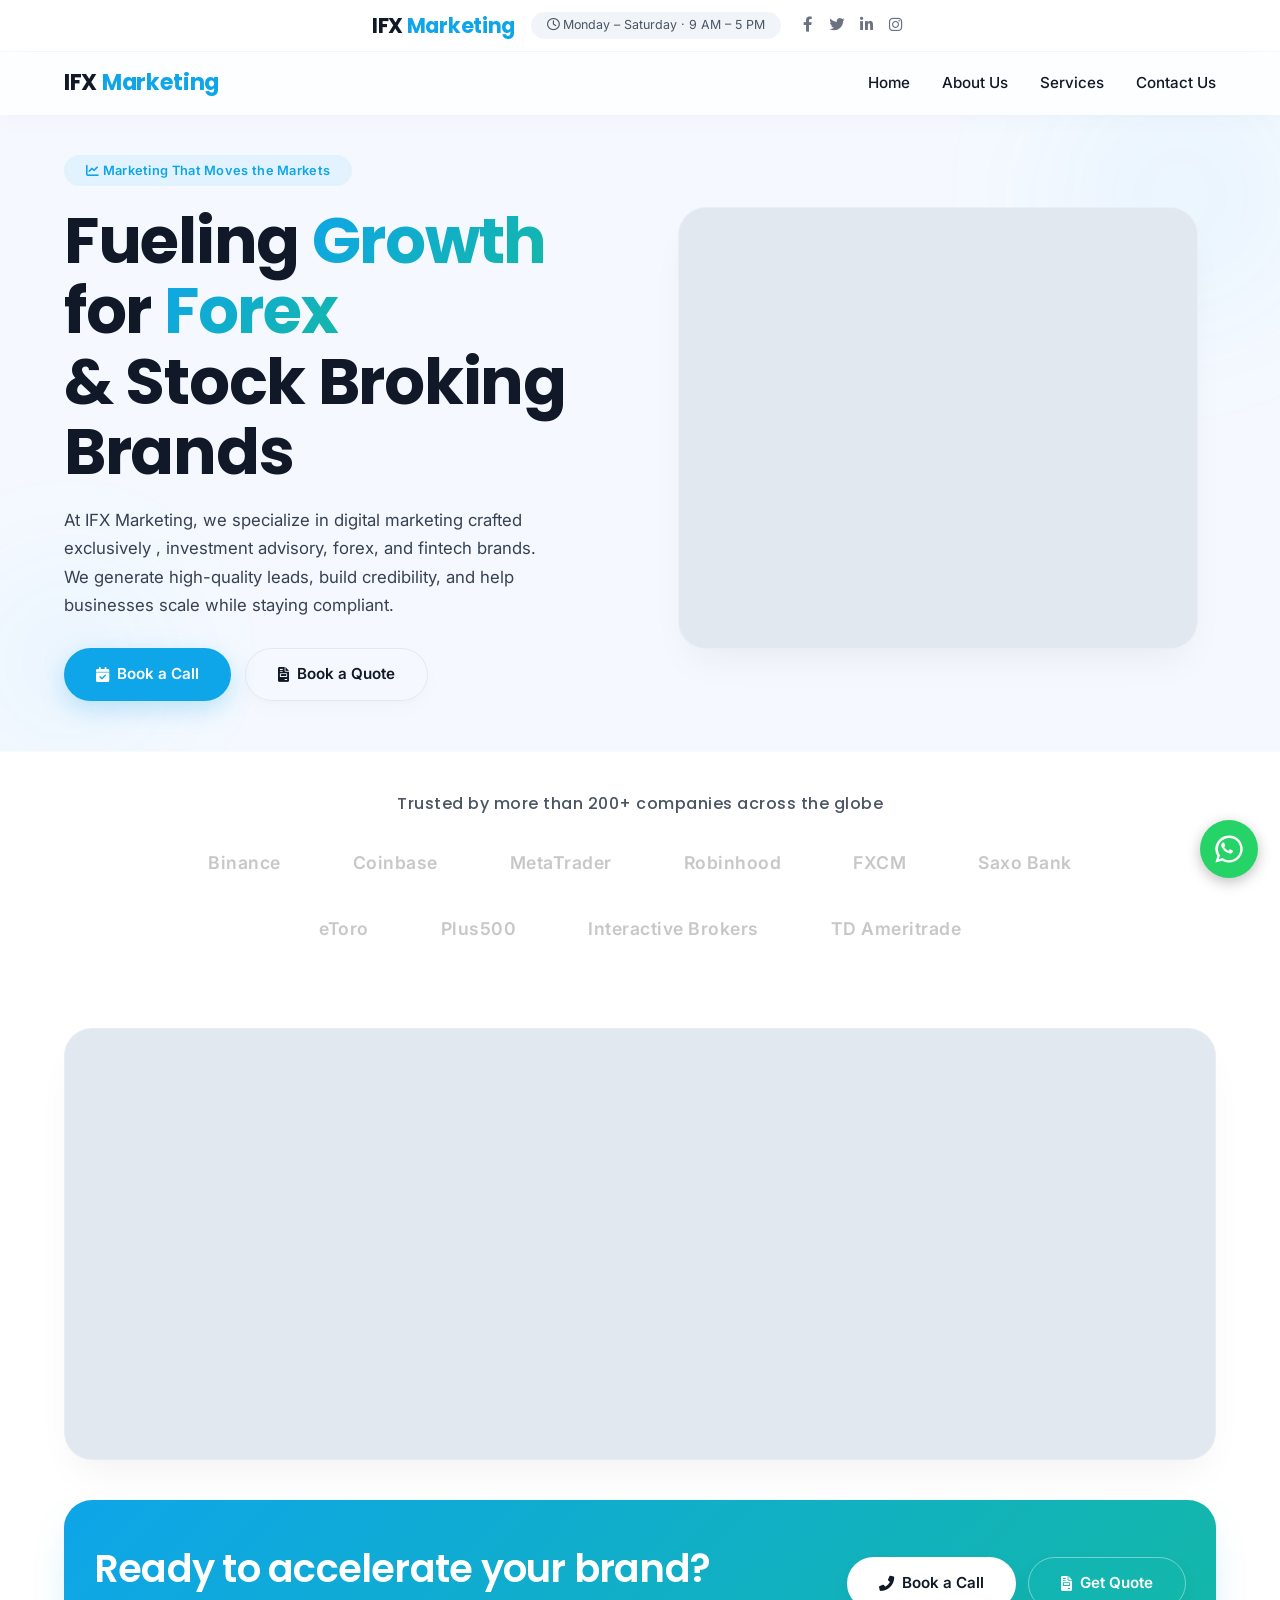
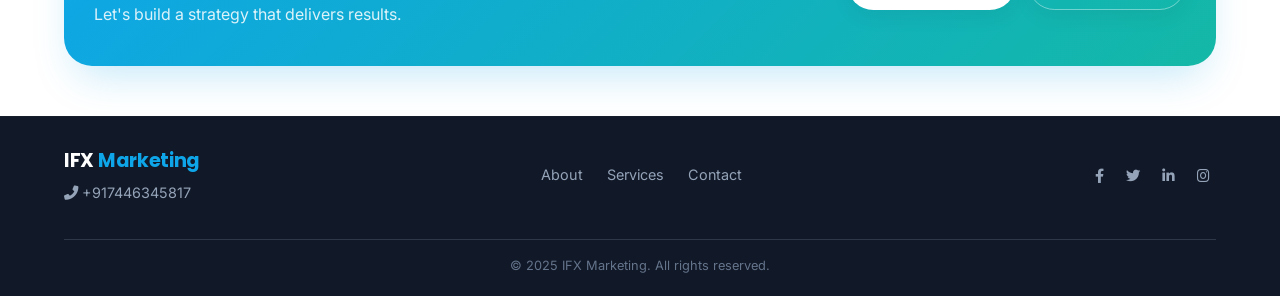
==== index.html @ c39ae5e9 "Update index.html" ====
<!DOCTYPE html>
<html lang="en">
<head>
  <meta charset="UTF-8" />
  <meta name="viewport" content="width=device-width, initial-scale=1.0"/>
  <title>IFX Marketing · Trading & Fintech Agency</title>
  <!-- Google Fonts -->
  <link rel="preconnect" href="https://fonts.googleapis.com" />
  <link rel="preconnect" href="https://fonts.gstatic.com" crossorigin />
  <link href="https://fonts.googleapis.com/css2?family=Inter:opsz,wght@14..32,400;14..32,500;14..32,600;14..32,700&family=Poppins:wght@500;600;700;800&display=swap" rel="stylesheet" />
  <!-- Font Awesome 6 (free) -->
  <link rel="stylesheet" href="https://cdnjs.cloudflare.com/ajax/libs/font-awesome/6.0.0-beta3/css/all.min.css" />
  <style>
    /* ----- CSS Variables & Reset ----- */
    * {
      margin: 0;
      padding: 0;
      box-sizing: border-box;
    }

    :root {
      --primary: #0EA5E9;
      --secondary: #14B8A6;
      --dark: #111827;
      --light: #FFFFFF;
      --bg-light: #f5f9ff;
      --font-inter: 'Inter', sans-serif;
      --font-poppins: 'Poppins', sans-serif;
      --shadow-sm: 0 8px 20px rgba(0, 0, 0, 0.02), 0 2px 6px rgba(0, 0, 0, 0.01);
      --shadow-md: 0 20px 40px -12px rgba(0, 0, 0, 0.06);
      --radius-xl: 28px;
      --radius-lg: 20px;
      --transition: 0.3s cubic-bezier(0.2, 0.9, 0.4, 1);
    }

    html {
      scroll-behavior: smooth;
    }

    body {
      font-family: var(--font-inter);
      background: var(--bg-light);
      color: var(--dark);
      line-height: 1.5;
      overflow-x: hidden;
    }

    h1, h2, h3 {
      font-family: var(--font-poppins);
      letter-spacing: -0.02em;
    }

    .container {
      max-width: 1200px;
      margin: 0 auto;
      padding: 0 24px;
    }

    /* ----- Top Header (light bar) ----- */
    .top-header {
      background: var(--light);
      border-bottom: 1px solid rgba(0, 0, 0, 0.03);
      padding: 10px 0;
      font-size: 0.85rem;
      display: flex;
      align-items: center;
    }

    .top-header .container {
      display: flex;
      align-items: center;
      justify-content: space-between;
      flex-wrap: wrap;
      gap: 8px 16px;
    }

    .logo-text {
      font-family: var(--font-poppins);
      font-weight: 700;
      font-size: 1.3rem;
      color: var(--dark);
      letter-spacing: -0.3px;
    }

    .logo-text span {
      color: var(--primary);
    }

    .work-hours {
      font-size: 0.78rem;
      color: #4b5563;
      background: #f1f5f9;
      padding: 4px 16px;
      border-radius: 30px;
      white-space: nowrap;
    }

    .social-icons a {
      color: #6b7280;
      margin: 0 6px;
      font-size: 0.95rem;
      transition: color 0.2s;
      text-decoration: none;
    }

    .social-icons a:hover {
      color: var(--primary);
    }

    /* ----- Navbar (sticky + blur) ----- */
    .navbar {
      background: rgba(255, 255, 255, 0.75);
      backdrop-filter: blur(14px) saturate(180%);
      -webkit-backdrop-filter: blur(14px) saturate(180%);
      box-shadow: var(--shadow-sm);
      position: sticky;
      top: 0;
      z-index: 999;
      padding: 14px 0;
      transition: padding 0.25s, box-shadow 0.25s;
      border-bottom: 1px solid rgba(255, 255, 255, 0.25);
    }

    .navbar.scrolled {
      padding: 8px 0;
      box-shadow: 0 8px 28px rgba(0, 0, 0, 0.04);
    }

    .navbar .container {
      display: flex;
      align-items: center;
      justify-content: space-between;
      flex-wrap: wrap;
    }

    .nav-links {
      display: flex;
      gap: 32px;
      list-style: none;
      font-weight: 500;
      font-size: 0.95rem;
    }

    .nav-links a {
      text-decoration: none;
      color: var(--dark);
      transition: color 0.2s;
      position: relative;
    }

    .nav-links a::after {
      content: '';
      position: absolute;
      bottom: -4px;
      left: 0;
      width: 0;
      height: 2px;
      background: var(--primary);
      transition: width 0.3s;
    }

    .nav-links a:hover {
      color: var(--primary);
    }

    .nav-links a:hover::after {
      width: 100%;
    }

    .hamburger {
      display: none;
      flex-direction: column;
      gap: 5px;
      background: transparent;
      border: none;
      cursor: pointer;
    }

    .hamburger span {
      width: 26px;
      height: 2.5px;
      background: var(--dark);
      border-radius: 4px;
      transition: 0.3s;
    }

    .hamburger.active span:nth-child(1) {
      transform: rotate(45deg) translate(5px, 5px);
    }
    .hamburger.active span:nth-child(2) {
      opacity: 0;
    }
    .hamburger.active span:nth-child(3) {
      transform: rotate(-45deg) translate(5px, -5px);
    }

    /* ----- Hero Section ----- */
    .hero {
      padding: 40px 0 50px;
      position: relative;
      background: var(--bg-light);
      overflow: hidden;
    }

    /* floating abstract shapes */
    .hero-shapes {
      position: absolute;
      inset: 0;
      pointer-events: none;
      z-index: 0;
    }

    .hero-shapes .shape {
      position: absolute;
      border-radius: 50%;
      background: radial-gradient(circle, rgba(14, 165, 233, 0.06), transparent 70%);
      filter: blur(50px);
    }

    .shape-1 {
      width: 400px;
      height: 400px;
      top: -120px;
      right: -100px;
    }

    .shape-2 {
      width: 300px;
      height: 300px;
      bottom: -60px;
      left: -80px;
      background: radial-gradient(circle, rgba(20, 184, 166, 0.06), transparent 70%);
    }

    .hero-grid {
      display: grid;
      grid-template-columns: 1fr 1fr;
      gap: 40px;
      align-items: center;
      position: relative;
      z-index: 2;
    }

    .hero-badge {
      display: inline-block;
      background: rgba(14, 165, 233, 0.08);
      color: var(--primary);
      padding: 6px 22px;
      border-radius: 40px;
      font-size: 0.8rem;
      font-weight: 600;
      letter-spacing: 0.3px;
      margin-bottom: 20px;
      backdrop-filter: blur(4px);
    }

    .hero h1 {
      font-size: clamp(2.5rem, 5vw, 4rem);
      line-height: 1.1;
      margin-bottom: 18px;
      font-weight: 700;
    }

    .hero h1 .highlight {
      background: linear-gradient(135deg, var(--primary), var(--secondary));
      -webkit-background-clip: text;
      -webkit-text-fill-color: transparent;
      background-clip: text;
    }

    .hero p {
      font-size: 1.05rem;
      color: #374151;
      max-width: 500px;
      margin-bottom: 28px;
      line-height: 1.7;
    }

    .hero-buttons {
      display: flex;
      flex-wrap: wrap;
      gap: 14px;
    }

    .btn {
      display: inline-flex;
      align-items: center;
      gap: 8px;
      padding: 14px 32px;
      border-radius: 60px;
      font-weight: 600;
      border: none;
      background: var(--light);
      color: var(--dark);
      box-shadow: var(--shadow-sm);
      transition: 0.2s;
      cursor: pointer;
      text-decoration: none;
      font-size: 0.95rem;
      position: relative;
      overflow: hidden;
    }

    .btn-primary {
      background: var(--primary);
      color: white;
      box-shadow: 0 8px 24px rgba(14, 165, 233, 0.25);
    }

    .btn-primary:hover {
      background: #0c8fc9;
      transform: translateY(-2px);
      box-shadow: 0 12px 28px rgba(14, 165, 233, 0.3);
    }

    .btn-outline {
      border: 1.5px solid #e2e8f0;
      background: transparent;
    }

    .btn-outline:hover {
      border-color: var(--primary);
      background: rgba(14, 165, 233, 0.02);
      transform: translateY(-2px);
    }

    /* hero right image */
    .hero-image-wrapper {
      display: flex;
      justify-content: center;
      align-items: center;
    }

    .hero-image {
      width: 100%;
      max-width: 520px;
      aspect-ratio: 1/0.85;
      border-radius: var(--radius-xl);
      background: #e2e8f0;
      background-image: url('/ifx.jpeg');
      background-size: cover;
      background-position: center;
      box-shadow: var(--shadow-md);
      transition: transform 0.4s;
      border: 1px solid rgba(255, 255, 255, 0.3);
    }

    /* ----- Trust Section ----- */
    .trust {
      padding: 40px 0;
      background: var(--light);
      text-align: center;
      border-top: 1px solid rgba(0, 0, 0, 0.02);
    }

    .trust h3 {
      font-weight: 500;
      color: #4b5563;
      font-size: 1rem;
      letter-spacing: 0.5px;
      margin-bottom: 28px;
    }

    .logo-grid {
      display: flex;
      flex-wrap: wrap;
      justify-content: center;
      align-items: center;
      gap: 28px 48px;
      max-width: 900px;
      margin: 0 auto;
    }

    .logo-item {
      font-weight: 600;
      color: #94a3b8;
      font-size: 1.1rem;
      letter-spacing: 0.5px;
      padding: 6px 12px;
      transition: 0.3s;
      filter: grayscale(1) opacity(0.6);
    }

    .logo-item:hover {
      filter: grayscale(0) opacity(1);
      color: var(--dark);
      transform: scale(1.06);
    }

    /* ----- CTA (bottom) ----- */
    .cta-section {
      padding: 40px 0 50px;
      background: var(--light);
    }

    .cta-card {
      background: linear-gradient(135deg, var(--primary), var(--secondary));
      border-radius: var(--radius-xl);
      padding: 40px 30px;
      color: white;
      display: flex;
      flex-wrap: wrap;
      align-items: center;
      justify-content: space-between;
      gap: 20px;
      box-shadow: 0 20px 40px -12px rgba(14, 165, 233, 0.25);
    }

    .cta-card h2 {
      font-size: clamp(1.6rem, 3vw, 2.4rem);
      font-weight: 600;
    }

    .cta-card .btn {
      background: white;
      color: var(--dark);
      box-shadow: 0 8px 20px rgba(0, 0, 0, 0.05);
    }

    .cta-card .btn-outline {
      background: transparent;
      border-color: rgba(255, 255, 255, 0.4);
      color: white;
    }

    .cta-card .btn-outline:hover {
      background: rgba(255, 255, 255, 0.1);
      border-color: white;
    }

    /* ----- Footer (minimal) ----- */
    .footer {
      background: var(--dark);
      color: #cbd5e1;
      padding: 30px 0 20px;
      border-top: 1px solid rgba(255, 255, 255, 0.02);
    }

    .footer .container {
      display: flex;
      flex-wrap: wrap;
      justify-content: space-between;
      gap: 20px;
      align-items: center;
    }

    .footer .logo-text {
      color: white;
      font-size: 1.2rem;
    }

    .footer .logo-text span {
      color: var(--primary);
    }

    .footer a {
      color: #94a3b8;
      text-decoration: none;
      transition: 0.2s;
      font-size: 0.9rem;
    }

    .footer a:hover {
      color: white;
    }

    .footer .social-icons a {
      color: #94a3b8;
      margin-left: 12px;
    }

    .footer .social-icons a:hover {
      color: white;
    }

    .footer .copy {
      font-size: 0.8rem;
      color: #64748b;
      width: 100%;
      text-align: center;
      margin-top: 16px;
      border-top: 1px solid #2d3748;
      padding-top: 16px;
    }

    /* ----- Responsive ----- */
    @media (max-width: 992px) {
      .hero-grid {
        grid-template-columns: 1fr;
        text-align: center;
      }

      .hero p {
        max-width: 100%;
        margin-left: auto;
        margin-right: auto;
      }

      .hero-buttons {
        justify-content: center;
      }

      .hero-image {
        max-width: 400px;
        margin: 0 auto;
      }
    }

    @media (max-width: 768px) {
      .top-header .work-hours {
        display: none;
      }

      .nav-links {
        display: none;
        flex-direction: column;
        background: rgba(255, 255, 255, 0.96);
        backdrop-filter: blur(12px);
        padding: 20px;
        border-radius: var(--radius-lg);
        position: absolute;
        top: 64px;
        left: 16px;
        right: 16px;
        box-shadow: var(--shadow-md);
        gap: 14px;
      }

      .nav-links.open {
        display: flex;
      }

      .hamburger {
        display: flex;
      }

      .cta-card {
        flex-direction: column;
        text-align: center;
      }

      .logo-grid {
        gap: 16px 24px;
      }

      .logo-item {
        font-size: 0.9rem;
      }
    }

    @media (max-width: 480px) {
      .hero h1 {
        font-size: 2rem;
      }

      .btn {
        padding: 12px 22px;
        font-size: 0.85rem;
      }

      .container {
        padding: 0 16px;
      }
    }

    /* fade-up helper (JS adds class) */
    .fade-up {
      opacity: 0;
      transform: translateY(30px);
      transition: opacity 0.7s ease, transform 0.7s ease;
    }

    .fade-up.visible {
      opacity: 1;
      transform: translateY(0);
    }

    /* floating animation for shapes */
    @keyframes floatShape {
      0%, 100% { transform: translateY(0px) rotate(0deg); }
      50% { transform: translateY(-16px) rotate(2deg); }
    }

    .floating {
      animation: floatShape 7s ease-in-out infinite;
    }
  </style>
</head>
<body>

  <!-- ===== TOP HEADER ===== -->
  <header class="top-header">
    <div class="container">
      <div class="logo-text">IFX <span>Marketing</span></div>
      <div class="work-hours"><i class="far fa-clock"></i> Monday – Saturday · 9 AM – 5 PM</div>
      <div class="social-icons">
        <a href="#"><i class="fab fa-facebook-f"></i></a>
        <a href="#"><i class="fab fa-twitter"></i></a>
        <a href="#"><i class="fab fa-linkedin-in"></i></a>
        <a href="#"><i class="fab fa-instagram"></i></a>
      </div>
    </div>
  </header>

  <!-- ===== NAVBAR ===== -->
  <nav class="navbar" id="navbar">
    <div class="container">
      <div class="logo-text" style="font-size:1.4rem;">IFX <span>Marketing</span></div>
      <ul class="nav-links" id="navLinks">
        <li><a href="#">Home</a></li>
        <li><a href="#">About Us</a></li>
        <li><a href="#">Services</a></li>
        <li><a href="#">Contact Us</a></li>
      </ul>
      <button class="hamburger" id="hamburger" aria-label="Toggle menu">
        <span></span><span></span><span></span>
      </button>
    </div>
  </nav>

  <!-- ===== HERO SECTION ===== -->
  <section class="hero">
    <div class="hero-shapes">
      <div class="shape shape-1 floating"></div>
      <div class="shape shape-2 floating" style="animation-delay:2s;"></div>
    </div>
    <div class="container hero-grid">
      <div class="hero-left">
        <span class="hero-badge"><i class="fas fa-chart-line"></i> Marketing That Moves the Markets</span>
        <h1>
          Fueling <span class="highlight">Growth</span> for <span class="highlight">Forex</span><br />
          &amp; Stock Broking Brands
        </h1>
        <p>
          At IFX Marketing, we specialize in digital marketing crafted exclusively , investment advisory, forex, and fintech brands. We generate high-quality leads, build credibility, and help businesses scale while staying compliant.
        </p>
        <div class="hero-buttons">
          <a href="tel:+917446345817" class="btn btn-primary"><i class="fas fa-calendar-check"></i> Book a Call</a>
          <a href="#" class="btn btn-outline"><i class="fas fa-file-invoice"></i> Book a Quote</a>
        </div>
      </div>
      <div class="hero-image-wrapper">
        <div class="hero-image"> <img src="/WhatsApp Image 2026-08-25 at 5.13.59 PM (1).jpeg" alt=""></div>
      </div>
    </div>
  </section>

  <!-- ===== TRUST SECTION ===== -->
  <section class="trust">
    <div class="container">
      <h3>Trusted by more than 200+ companies across the globe</h3>
      <div class="logo-grid">
        <span class="logo-item">Binance</span>
        <span class="logo-item">Coinbase</span>
        <span class="logo-item">MetaTrader</span>
        <span class="logo-item">Robinhood</span>
        <span class="logo-item">FXCM</span>
        <span class="logo-item">Saxo Bank</span>
        <span class="logo-item">eToro</span>
        <span class="logo-item">Plus500</span>
        <span class="logo-item">Interactive Brokers</span>
        <span class="logo-item">TD Ameritrade</span>
      </div>
    </div>
  </section>

  <!-- ===== CTA SECTION (large rounded image + CTA card) ===== -->
  <section class="cta-section">
    <div class="container">
      <!-- large rounded image placeholder -->
      <div style="width:100%; aspect-ratio:16/6; border-radius:var(--radius-xl); background:#e2e8f0; margin-bottom:40px; background-image:url('https://images.unsplash.com/photo-1551288049-bebda4e38f71?w=1200&auto=format&fit=crop'); background-size:cover;/ background-position:center; box-shadow:var(--shadow-md); border:1px solid rgba(255,255,255,0.2);"></div>

      <!-- CTA card -->
      <div class="cta-card fade-up">
        <div>
          <h2>Ready to accelerate your brand?</h2>
          <p style="opacity:0.85; margin-top:4px;">Let's build a strategy that delivers results.</p>
        </div>
        <div style="display:flex; gap:12px; flex-wrap:wrap;">
          <a href="tel:+917446345817" class="btn"><i class="fas fa-phone-alt"></i> Book a Call</a>
          <a href="#" class="btn btn-outline"><i class="fas fa-file-invoice"></i> Get Quote</a>
        </div>
      </div>
    </div>
  </section>

  <!-- ===== FOOTER ===== -->
  <footer class="footer">
    <div class="container">
      <div>
        <div class="logo-text">IFX <span>Marketing</span></div>
        <div style="margin-top:6px; font-size:0.85rem; color:#94a3b8;">
          <a href="tel:+917446345817"><i class="fas fa-phone-alt"></i> +917446345817</a>
        </div>
      </div>
      <div style="display:flex; gap:24px; flex-wrap:wrap;">
        <a href="#">About</a>
        <a href="#">Services</a>
        <a href="#">Contact</a>
      </div>
      <div class="social-icons">
        <a href="#"><i class="fab fa-facebook-f"></i></a>
        <a href="#"><i class="fab fa-twitter"></i></a>
        <a href="#"><i class="fab fa-linkedin-in"></i></a>
        <a href="#"><i class="fab fa-instagram"></i></a>
      </div>
      <div class="copy">© 2025 IFX Marketing. All rights reserved.</div>
    </div>
  </footer>

  <!-- WhatsApp Floating Button -->
<a href="https://wa.me/917446345817"
   class="whatsapp-float"
   target="_blank"
   rel="noopener noreferrer">

  <svg viewBox="0 0 32 32" class="whatsapp-icon">
    <path fill="#fff" d="M19.11 17.21c-.27-.14-1.6-.79-1.85-.88-.25-.09-.43-.14-.61.14-.18.27-.7.88-.86 1.06-.16.18-.32.2-.59.07-.27-.14-1.13-.42-2.15-1.33-.79-.7-1.33-1.56-1.49-1.83-.16-.27-.02-.42.12-.56.12-.12.27-.32.41-.48.14-.16.18-.27.27-.45.09-.18.05-.34-.02-.48-.07-.14-.61-1.47-.84-2.01-.22-.53-.45-.46-.61-.47h-.52c-.18 0-.48.07-.73.34-.25.27-.95.93-.95 2.27s.98 2.63 1.11 2.81c.14.18 1.92 2.94 4.65 4.12.65.28 1.16.45 1.56.57.65.21 1.24.18 1.7.11.52-.08 1.6-.65 1.83-1.28.23-.63.23-1.17.16-1.28-.07-.11-.25-.18-.52-.32z"/>
    <path fill="#fff" d="M16 3.2A12.8 12.8 0 0 0 5.04 22.62L3.2 28.8l6.34-1.8A12.8 12.8 0 1 0 16 3.2zm0 23.3c-2.01 0-3.87-.61-5.42-1.66l-.39-.26-3.76 1.07 1.09-3.66-.28-.4A10.47 10.47 0 1 1 16 26.5z"/>
  </svg>

</a>

<style>
.whatsapp-float {
  position: fixed;
  width: 58px;
  height: 58px;
  right: 22px;
  bottom: 22px;
  background: #25D366;
  border-radius: 50%;
  display: flex;
  align-items: center;
  justify-content: center;
  box-shadow: 0 4px 14px rgba(0,0,0,0.25);
  z-index: 99999;
  transition: all 0.3s ease;
}

.whatsapp-icon {
  width: 34px;
  height: 34px;
}

.whatsapp-float:hover {
  transform: scale(1.1);
}

@media (max-width: 600px) {
  .whatsapp-float {
    width: 52px;
    height: 52px;
    right: 16px;
    bottom: 16px;
  }

  .whatsapp-icon {
    width: 30px;
    height: 30px;
  }
}
</style>

  <!-- ===== JAVASCRIPT ===== -->
  <script>
    (function() {
      "use strict";

      // --- Navbar blur on scroll ---
      const navbar = document.getElementById('navbar');
      window.addEventListener('scroll', () => {
        if (window.scrollY > 30) {
          navbar.classList.add('scrolled');
        } else {
          navbar.classList.remove('scrolled');
        }
      });

      // --- Hamburger toggle ---
      const hamburger = document.getElementById('hamburger');
      const navLinks = document.getElementById('navLinks');

      hamburger.addEventListener('click', function() {
        this.classList.toggle('active');
        navLinks.classList.toggle('open');
      });

      // Close menu on link click (mobile)
      navLinks.querySelectorAll('a').forEach(link => {
        link.addEventListener('click', () => {
          hamburger.classList.remove('active');
          navLinks.classList.remove('open');
        });
      });

      // --- Fade Up on scroll (Intersection Observer) ---
      const fadeElements = document.querySelectorAll('.fade-up');

      const observer = new IntersectionObserver((entries) => {
        entries.forEach(entry => {
          if (entry.isIntersecting) {
            entry.target.classList.add('visible');
          }
        });
      }, {
        threshold: 0.15,
        rootMargin: '0px 0px -30px 0px'
      });

      fadeElements.forEach(el => observer.observe(el));

      // Also observe hero elements manually (hero badge, heading etc)
      const heroItems = document.querySelectorAll('.hero-left .hero-badge, .hero-left h1, .hero-left p, .hero-buttons');
      heroItems.forEach((item, index) => {
        item.style.opacity = '0';
        item.style.transform = 'translateY(24px)';
        item.style.transition = `opacity 0.7s ease ${index * 0.1}s, transform 0.7s ease ${index * 0.1}s`;
        setTimeout(() => {
          item.style.opacity = '1';
          item.style.transform = 'translateY(0)';
        }, 200 + index * 100);
      });

      // Hero image fade
      const heroImg = document.querySelector('.hero-image');
      if (heroImg) {
        heroImg.style.opacity = '0';
        heroImg.style.transition = 'opacity 1s ease 0.3s';
        setTimeout(() => { heroImg.style.opacity = '1'; }, 400);
      }

      // --- smooth hover for buttons (magnetic light effect) ---
      document.querySelectorAll('.btn').forEach(btn => {
        btn.addEventListener('mousemove', (e) => {
          const rect = btn.getBoundingClientRect();
          const x = e.clientX - rect.left - rect.width / 2;
          const y = e.clientY - rect.top - rect.height / 2;
          btn.style.transform = `translate(${x * 0.08}px, ${y * 0.08}px)`;
        });
        btn.addEventListener('mouseleave', () => {
          btn.style.transform = '';
        });
      });

    })();
  </script>
</body>
</html>
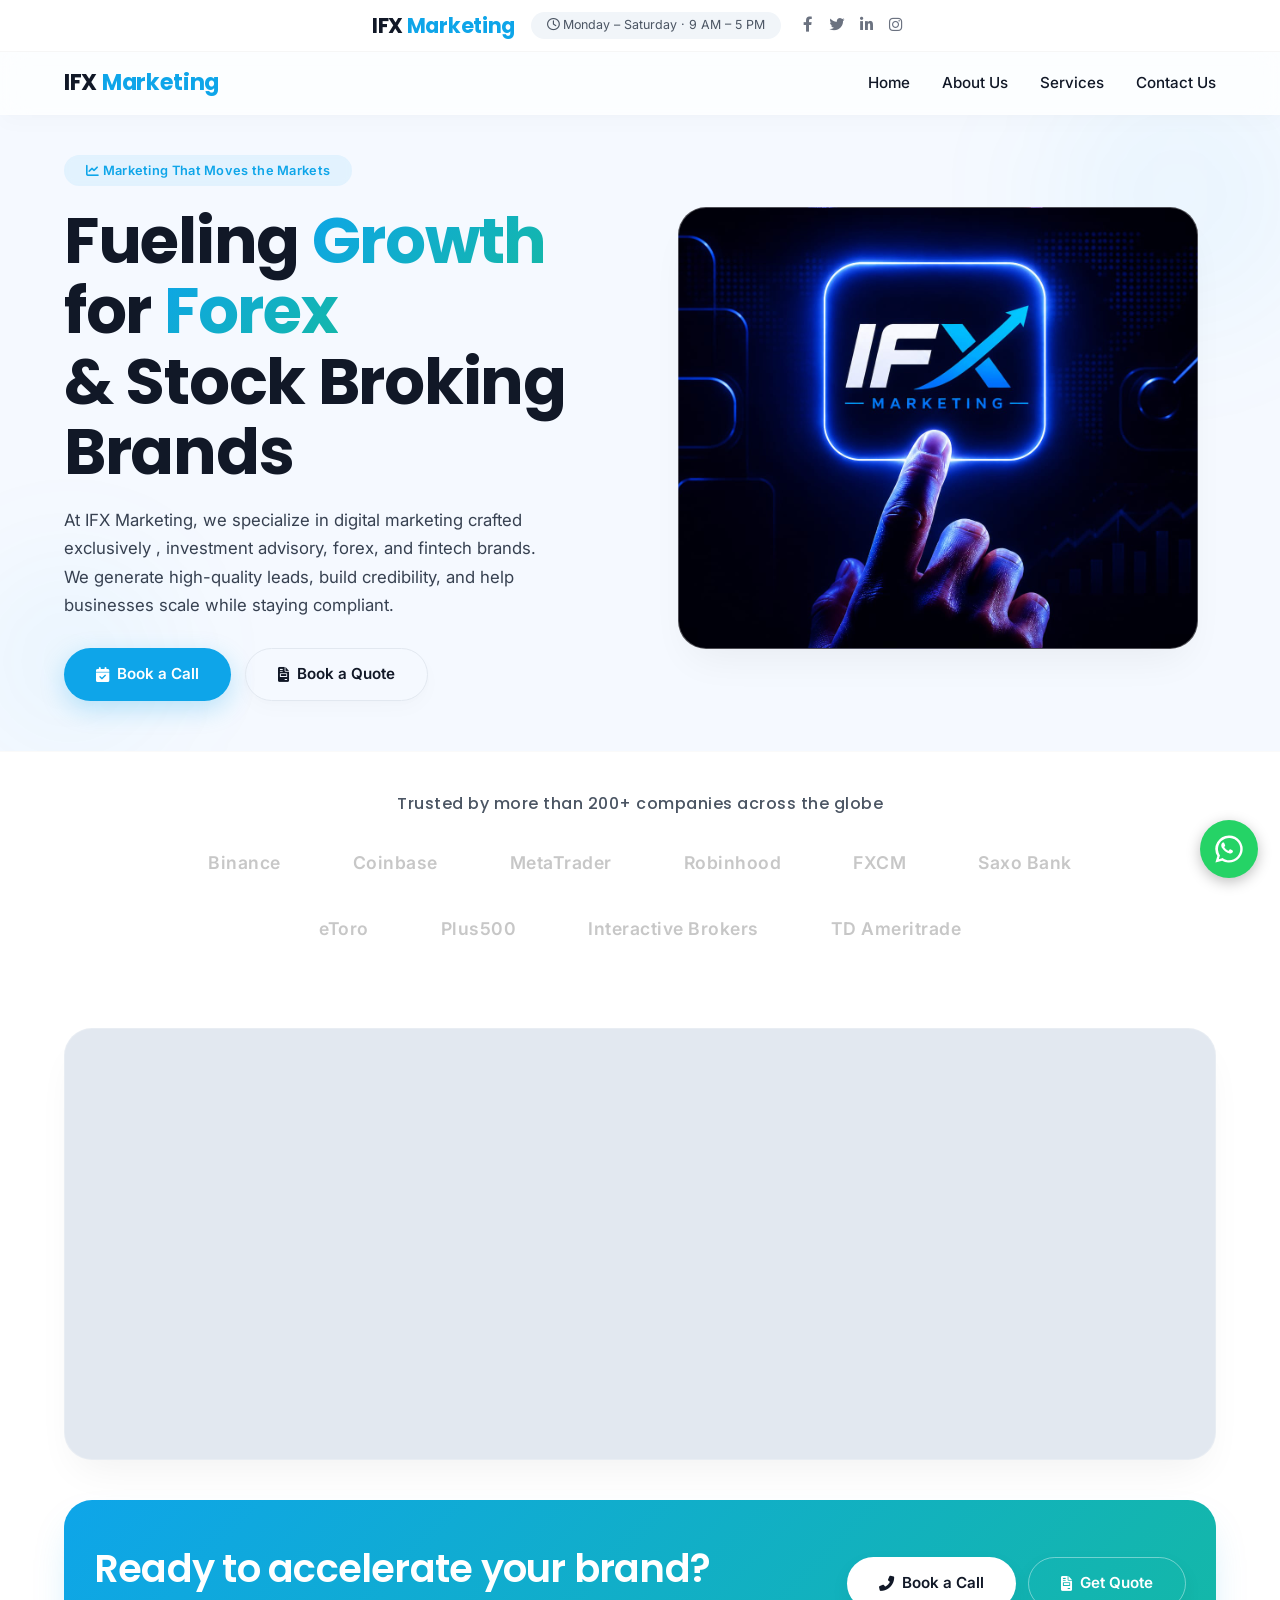
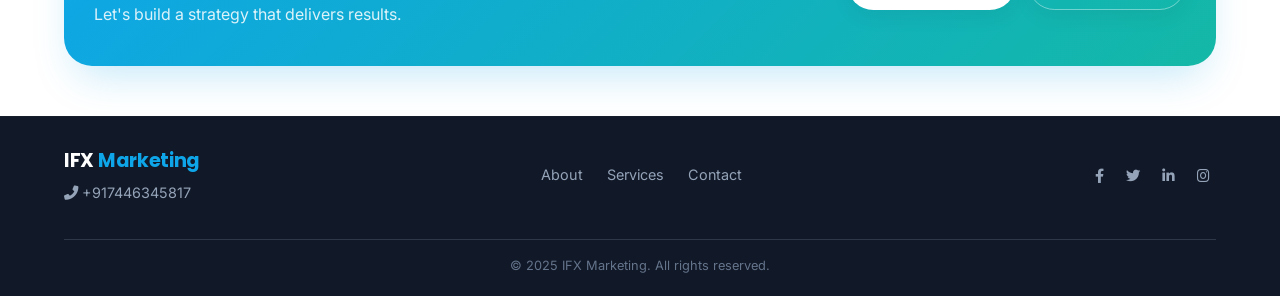
==== commit 0c0532db: "Update index.html" ====
--- a/index.html
+++ b/index.html
@@ -709,7 +709,7 @@
   </footer>
 
   <!-- WhatsApp Floating Button -->
-<a href="https://wa.me/917446345817"
+<a href="https://wa.me/+447446345817"
    class="whatsapp-float"
    target="_blank"
    rel="noopener noreferrer">
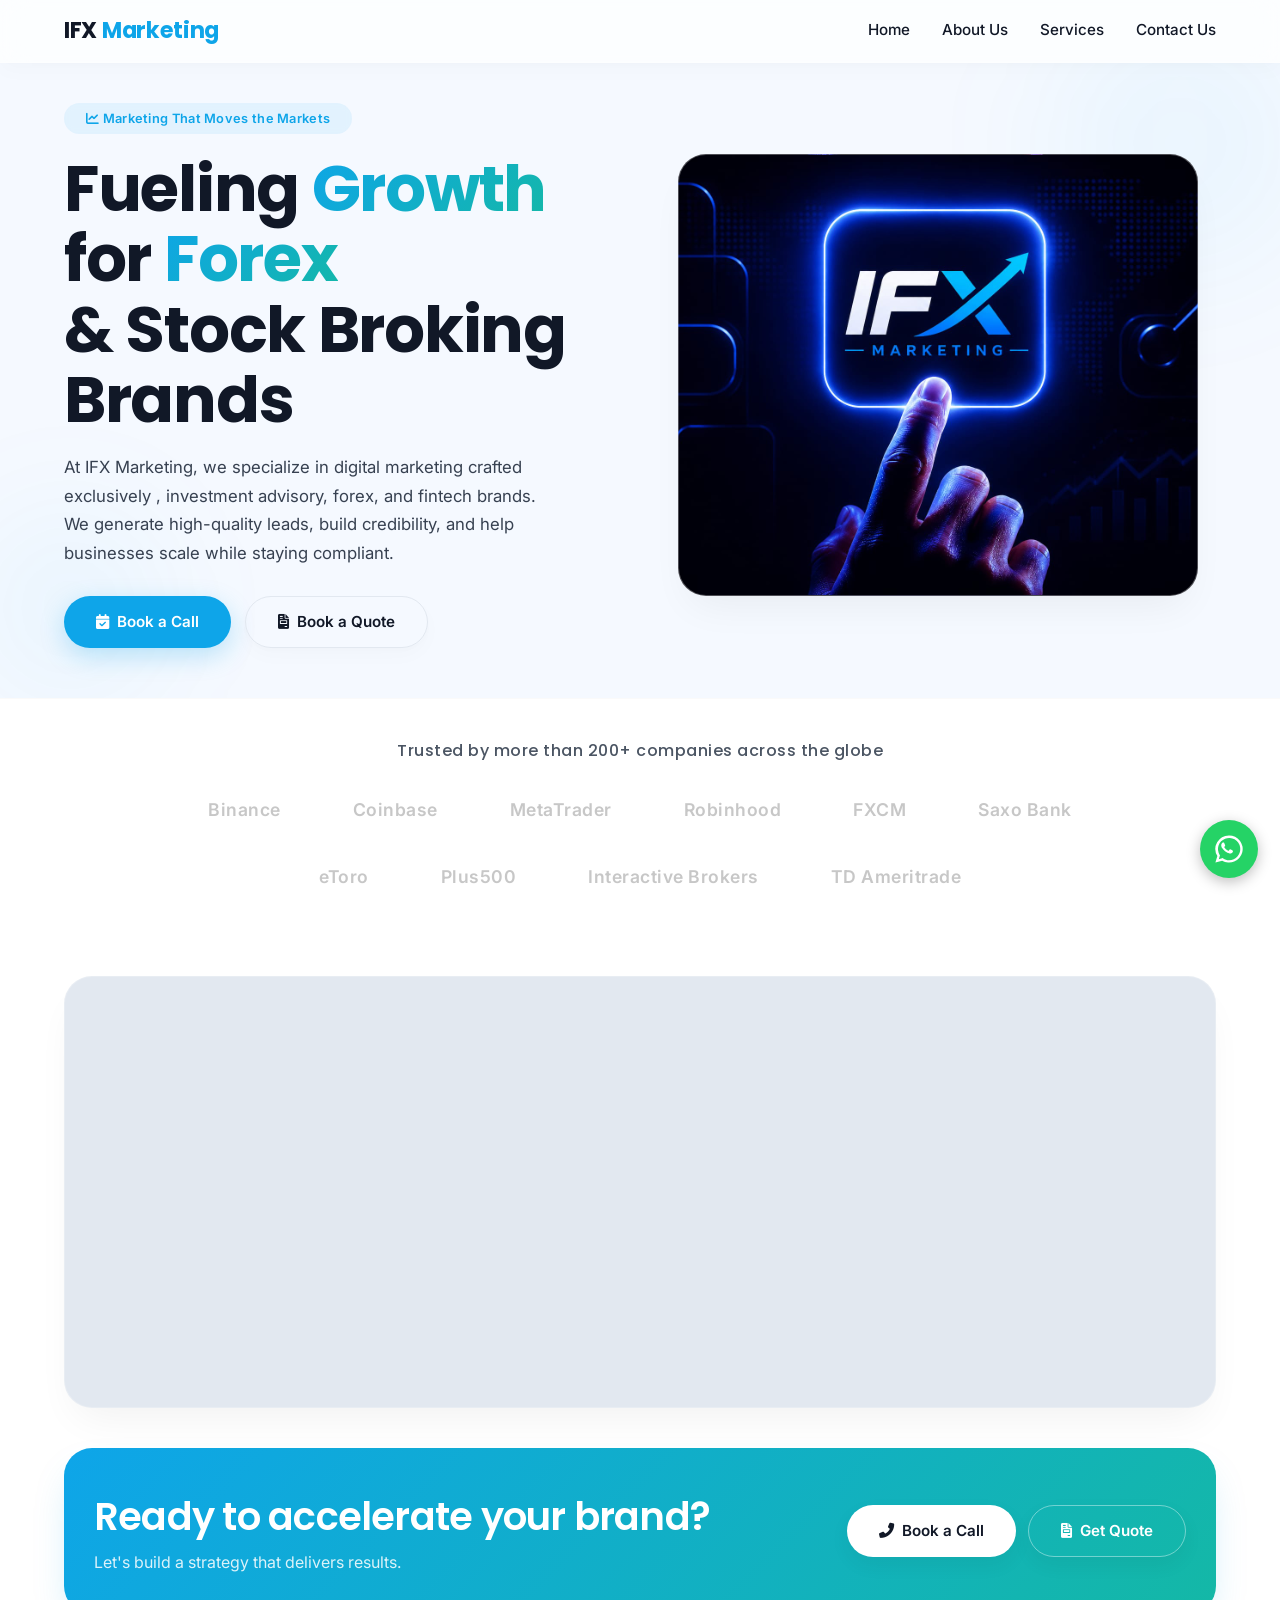
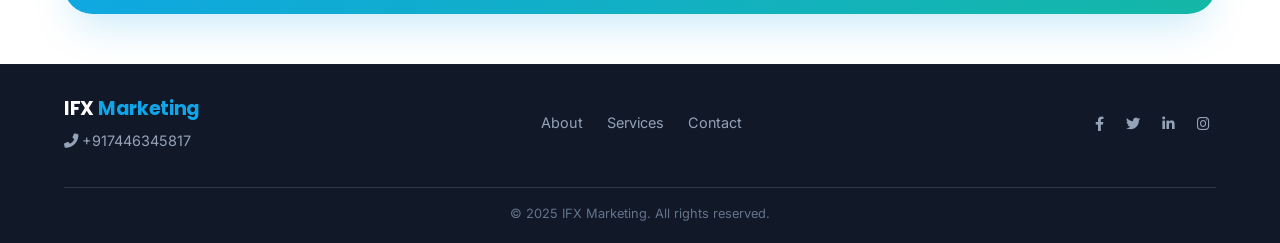
==== commit b04f1c5e: "Update index.html" ====
--- a/index.html
+++ b/index.html
@@ -589,7 +589,7 @@
 <body>
 
   <!-- ===== TOP HEADER ===== -->
-  <header class="top-header">
+  <!-- <header class="top-header">
     <div class="container">
       <div class="logo-text">IFX <span>Marketing</span></div>
       <div class="work-hours"><i class="far fa-clock"></i> Monday – Saturday · 9 AM – 5 PM</div>
@@ -600,7 +600,7 @@
         <a href="#"><i class="fab fa-instagram"></i></a>
       </div>
     </div>
-  </header>
+  </header> -->
 
   <!-- ===== NAVBAR ===== -->
   <nav class="navbar" id="navbar">
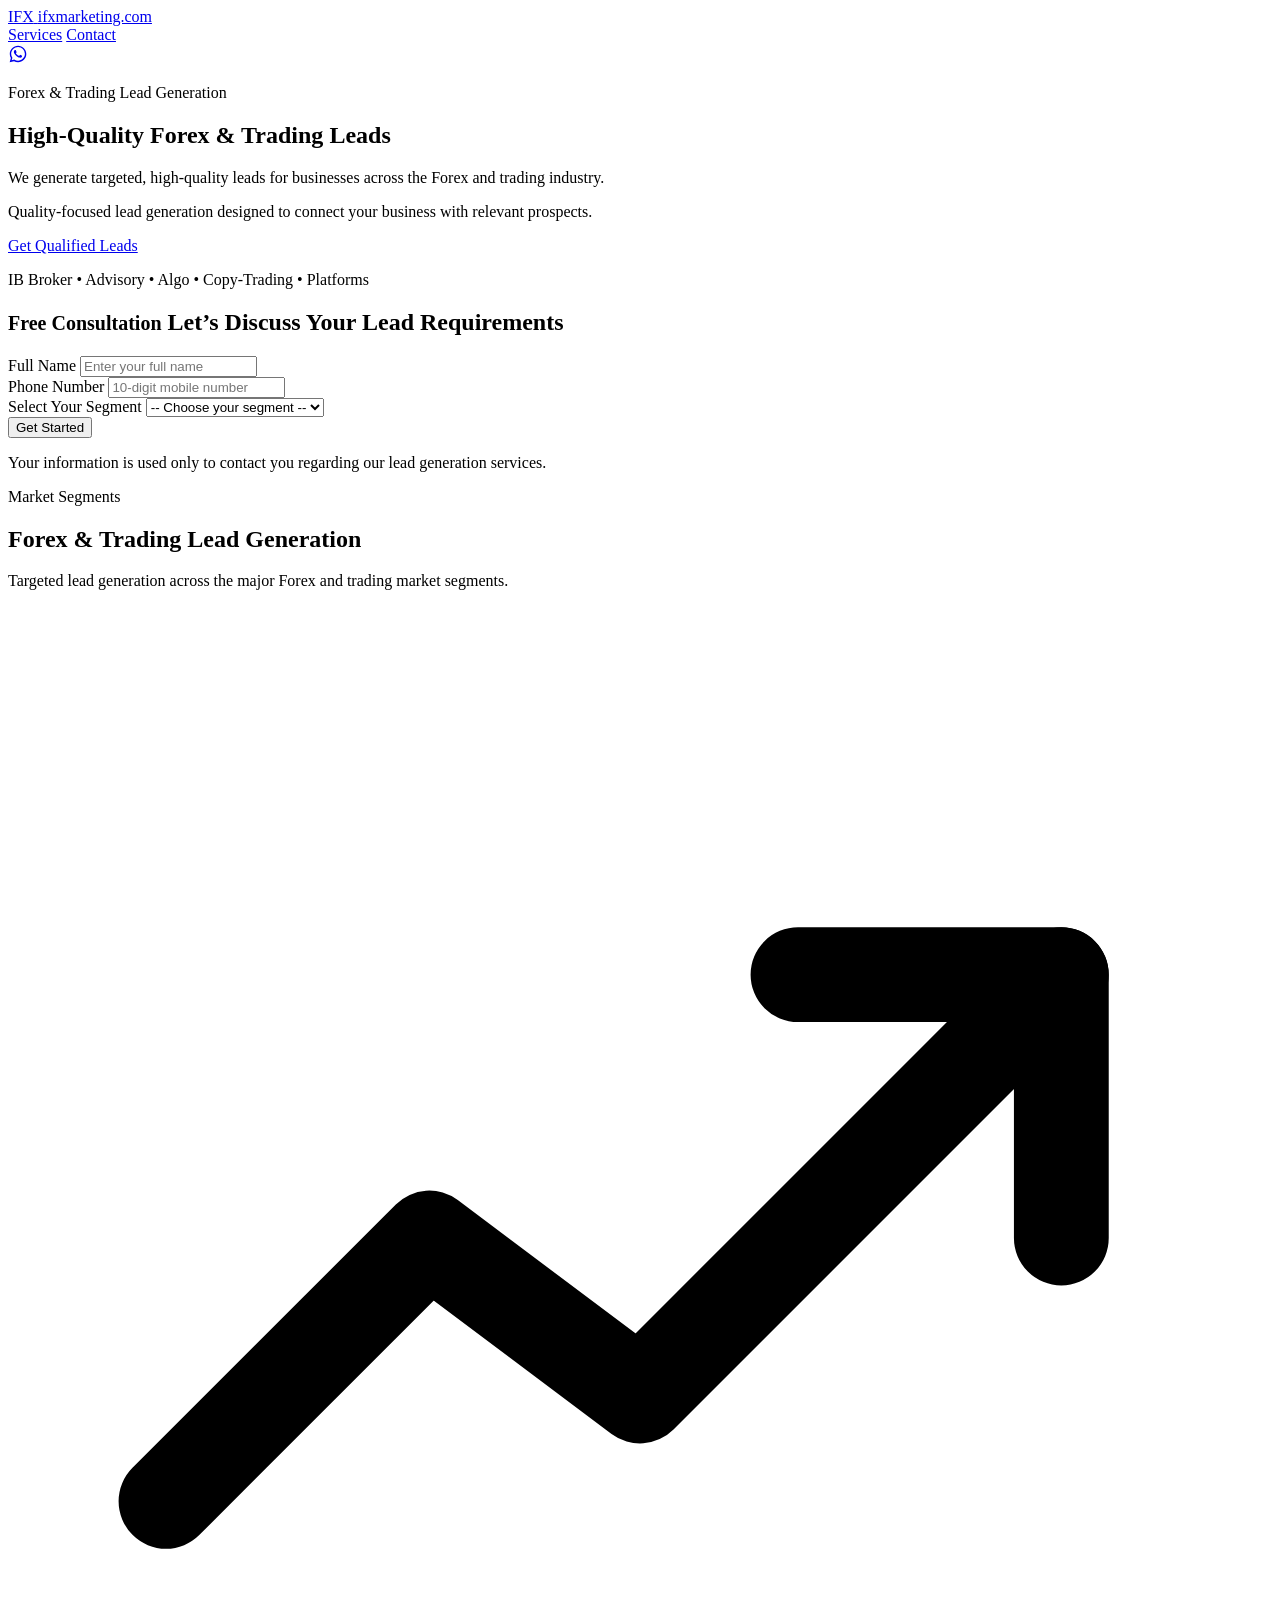
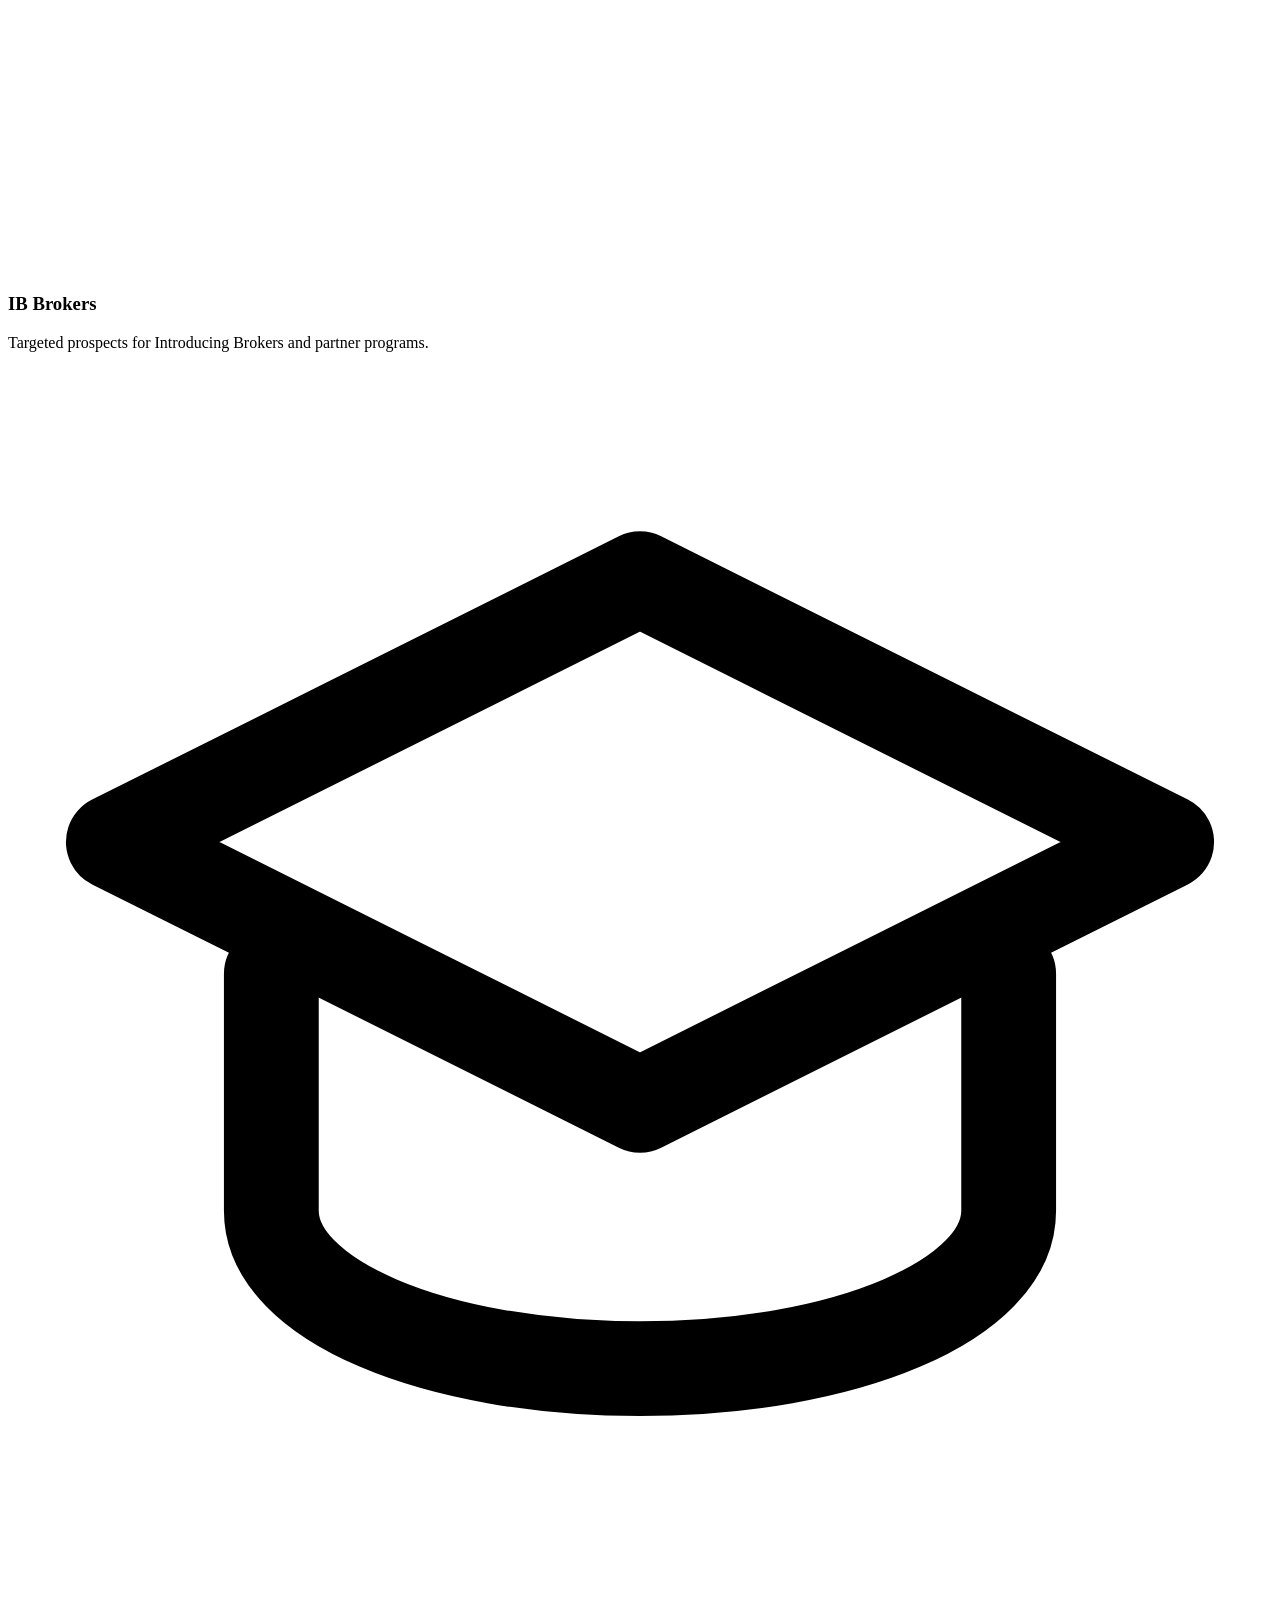
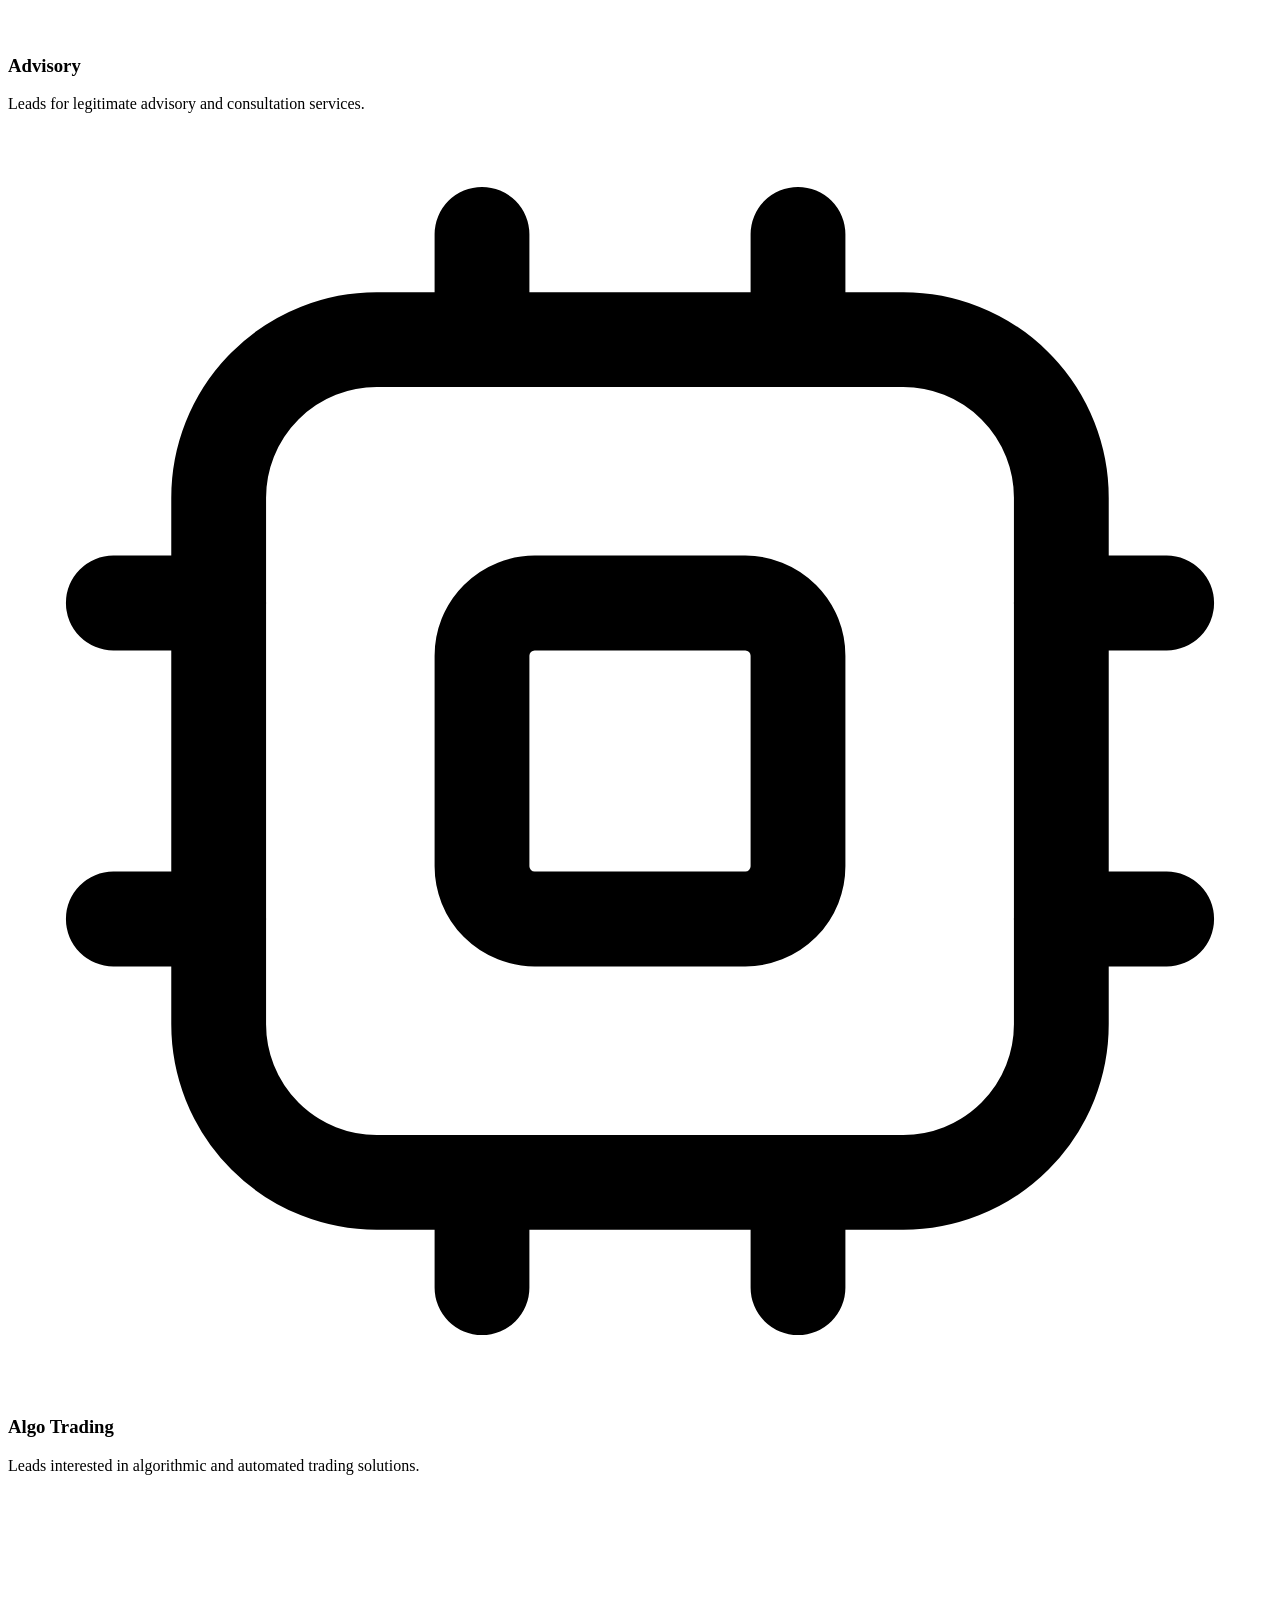
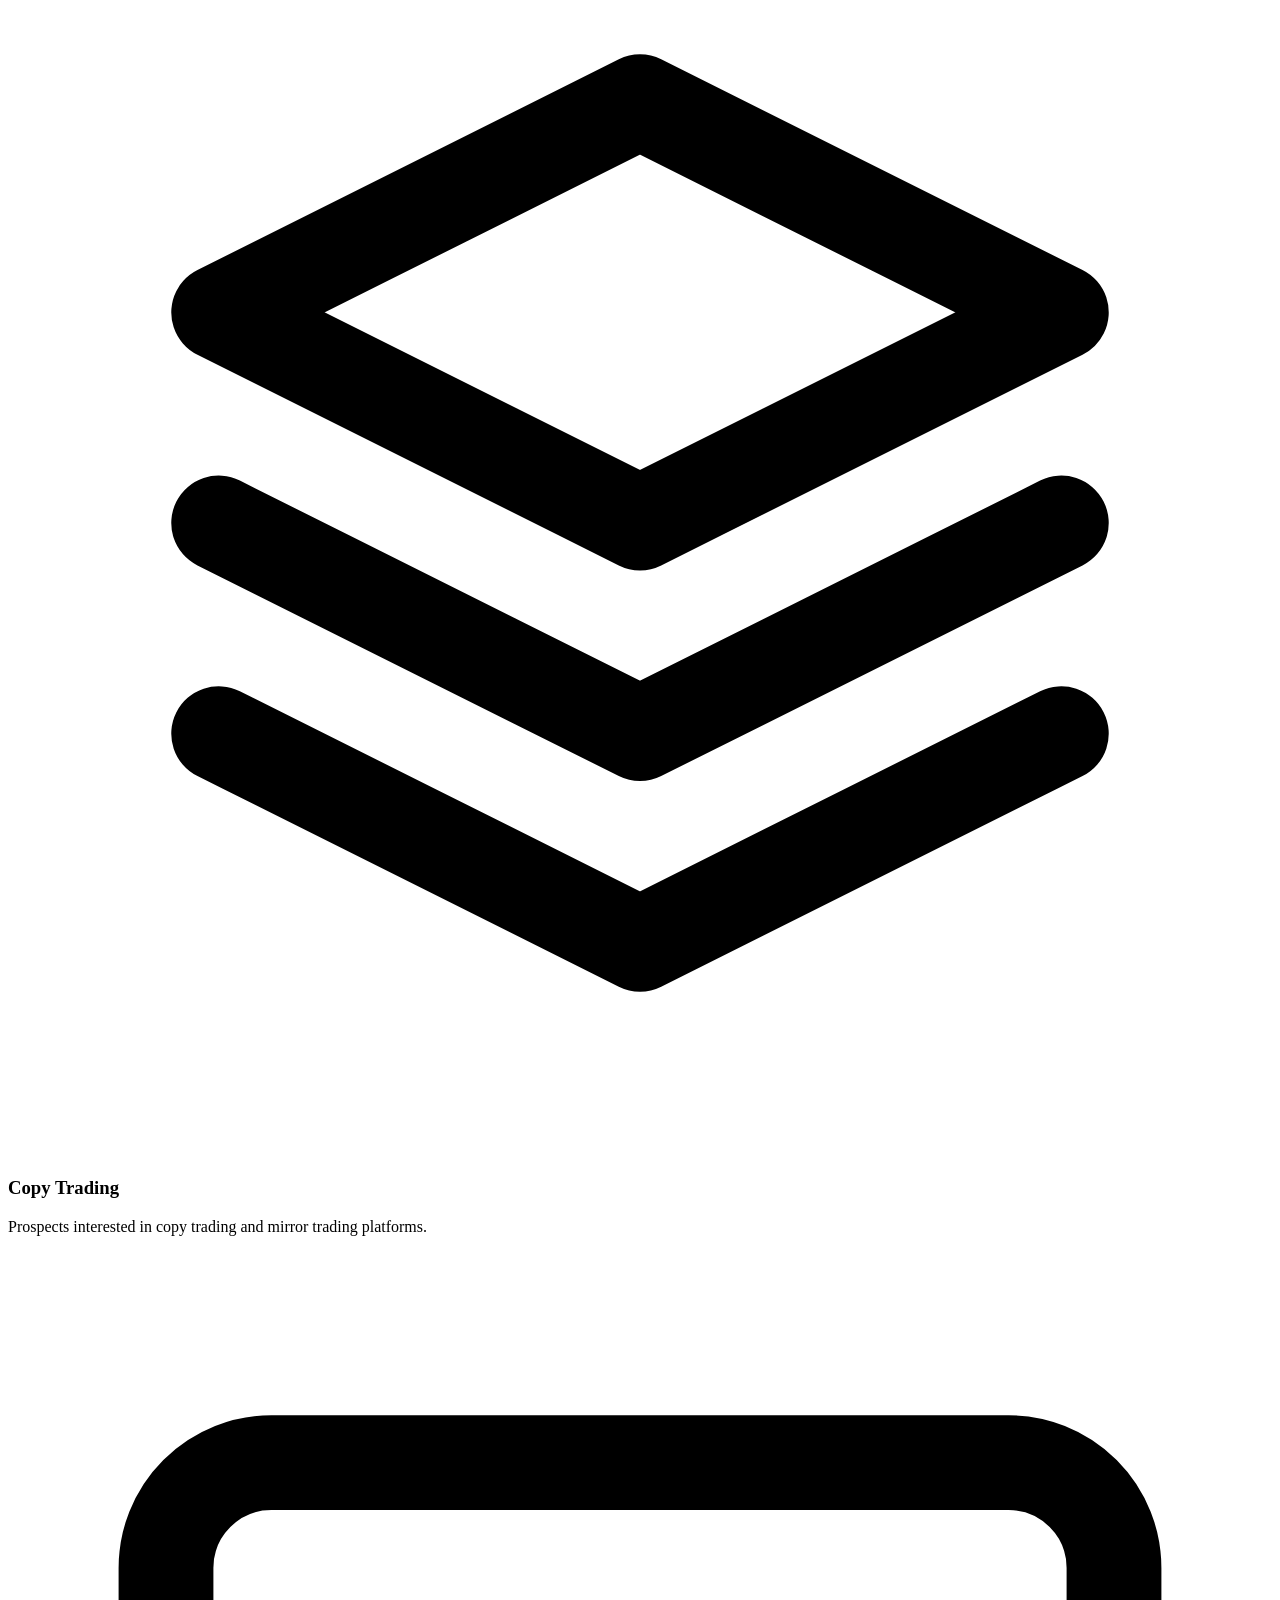
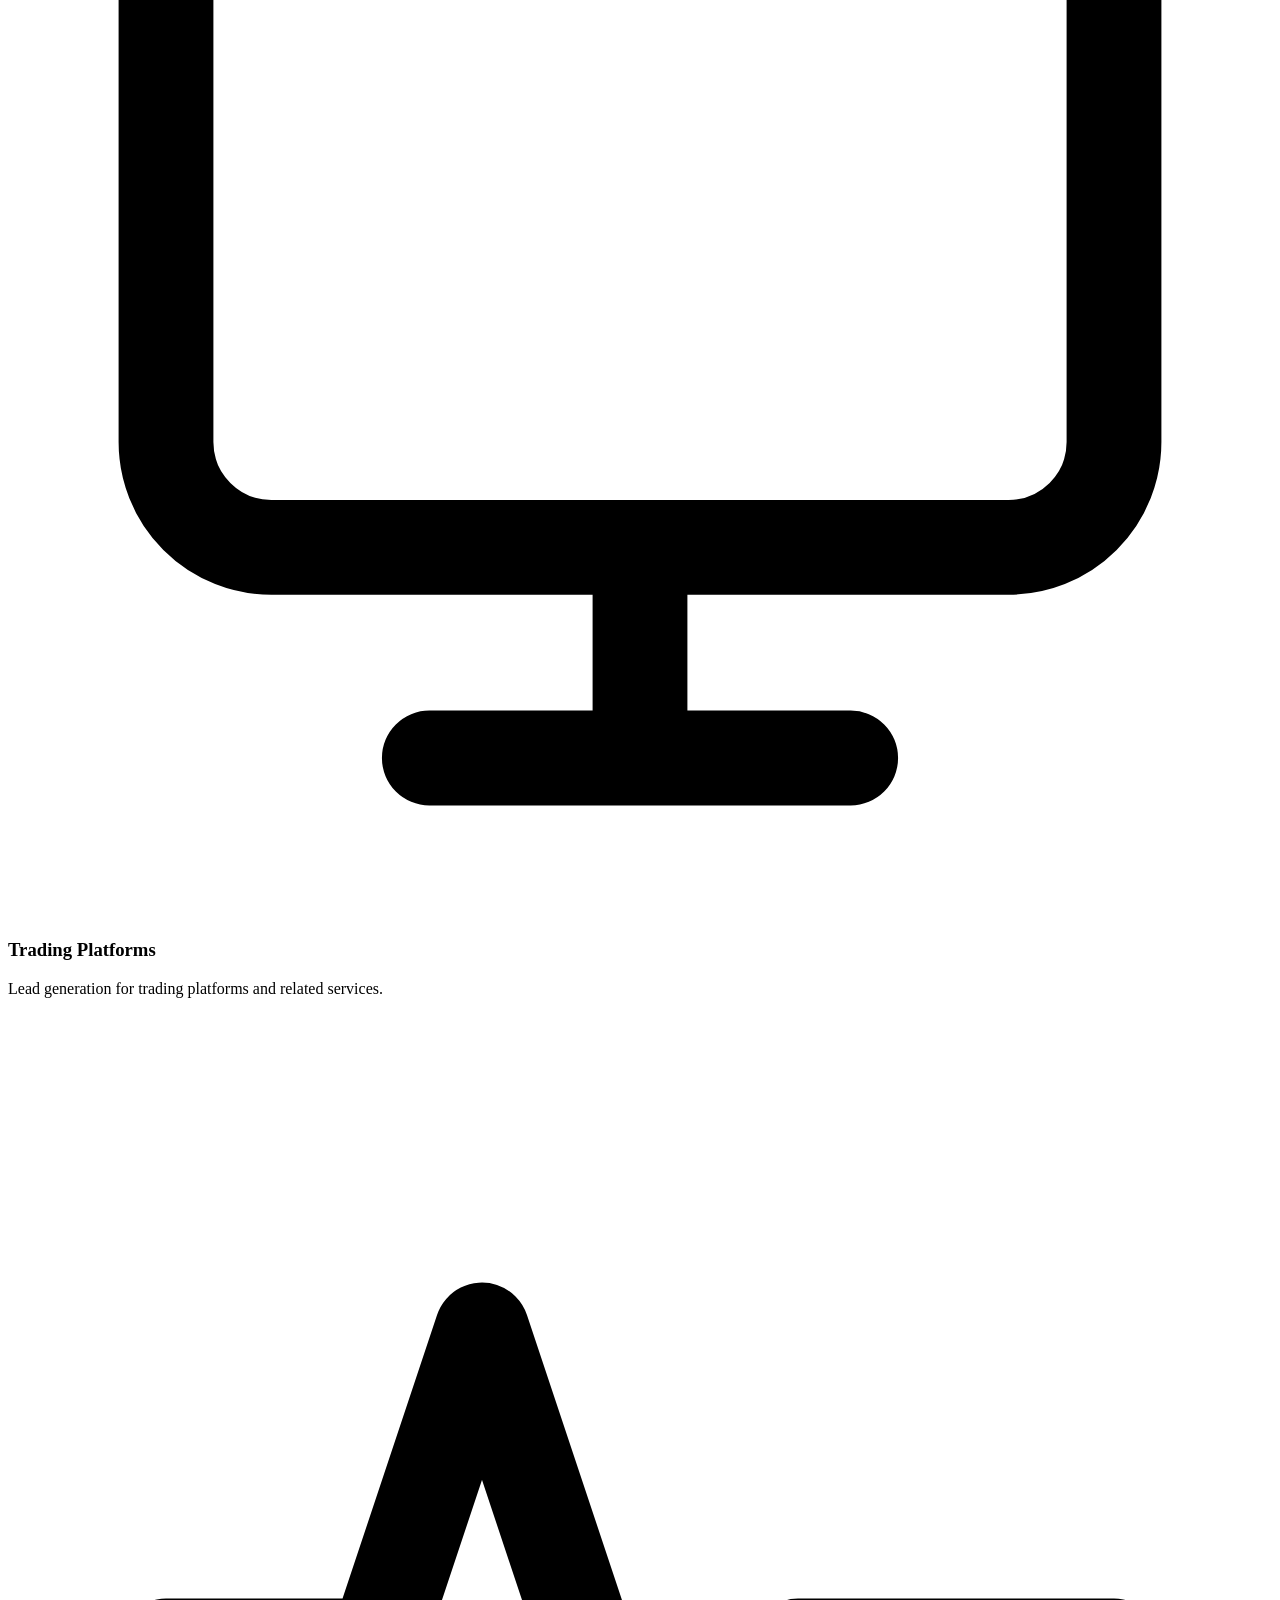
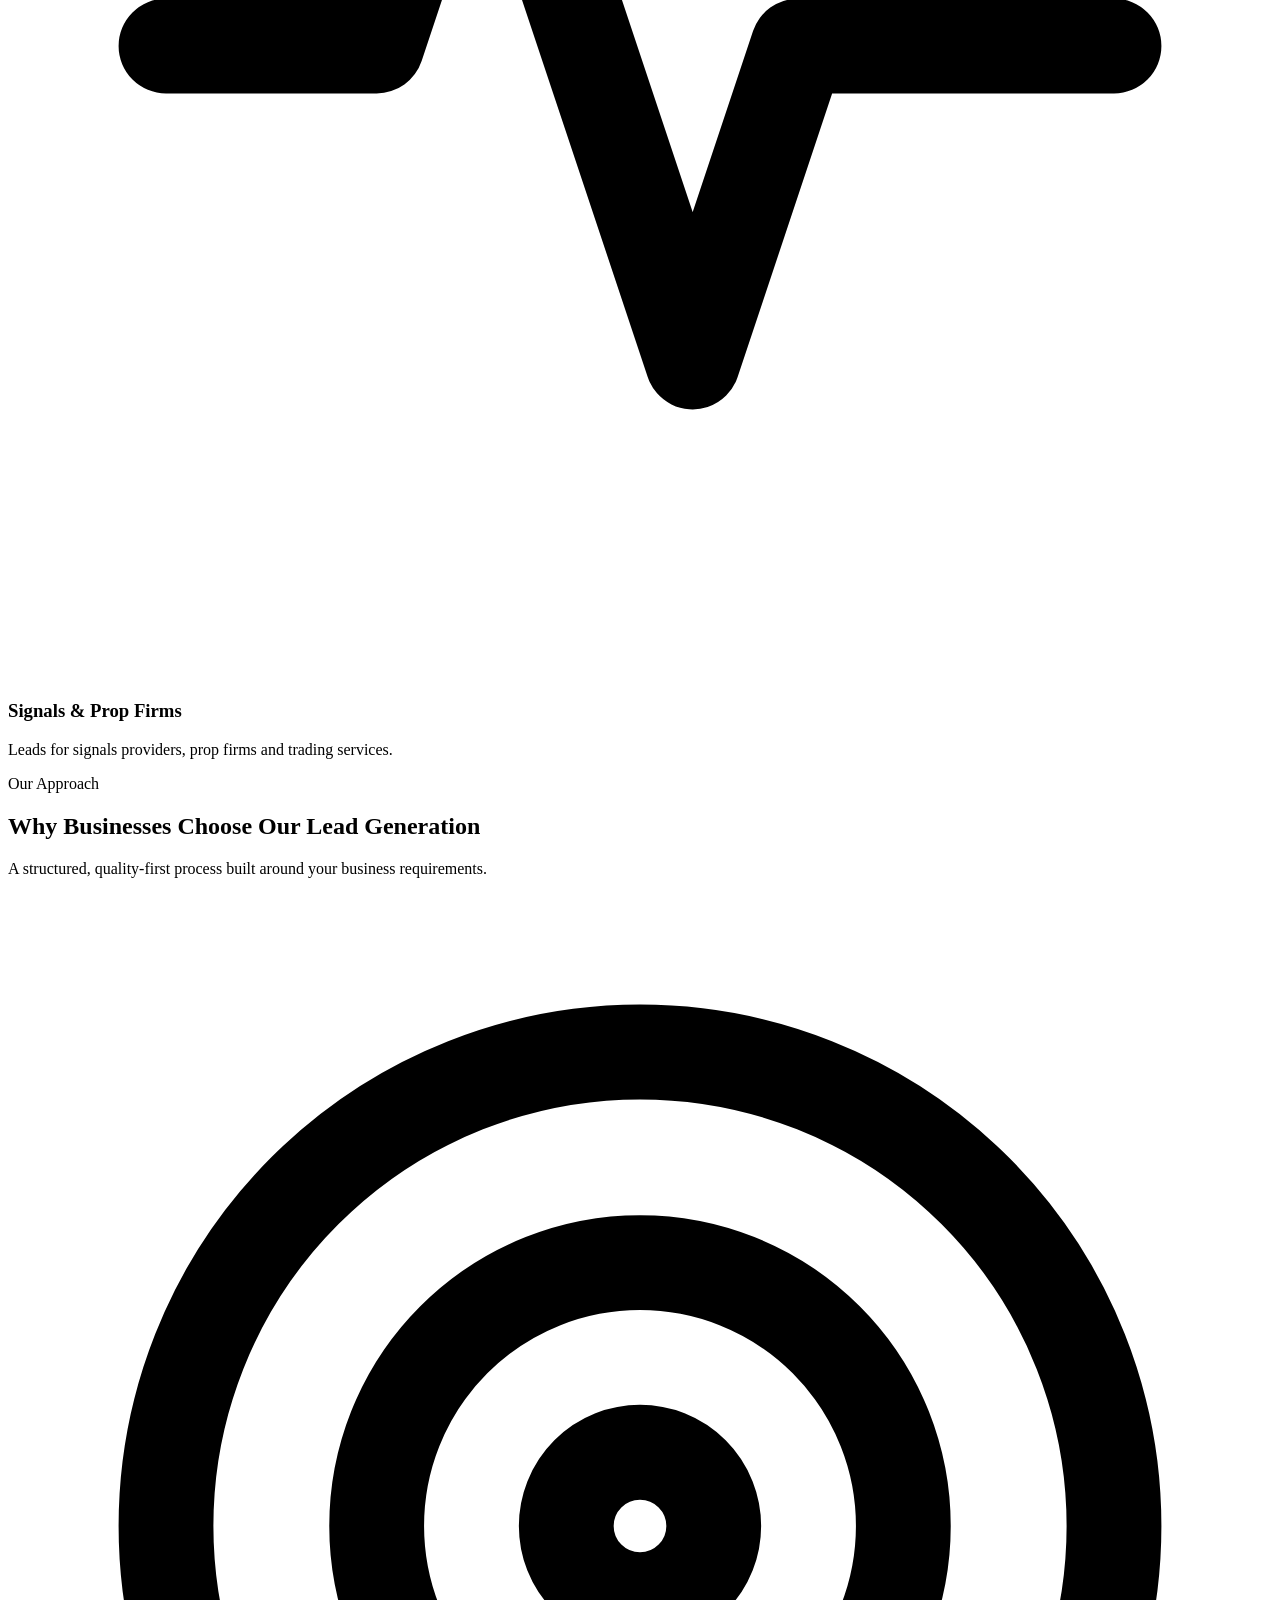
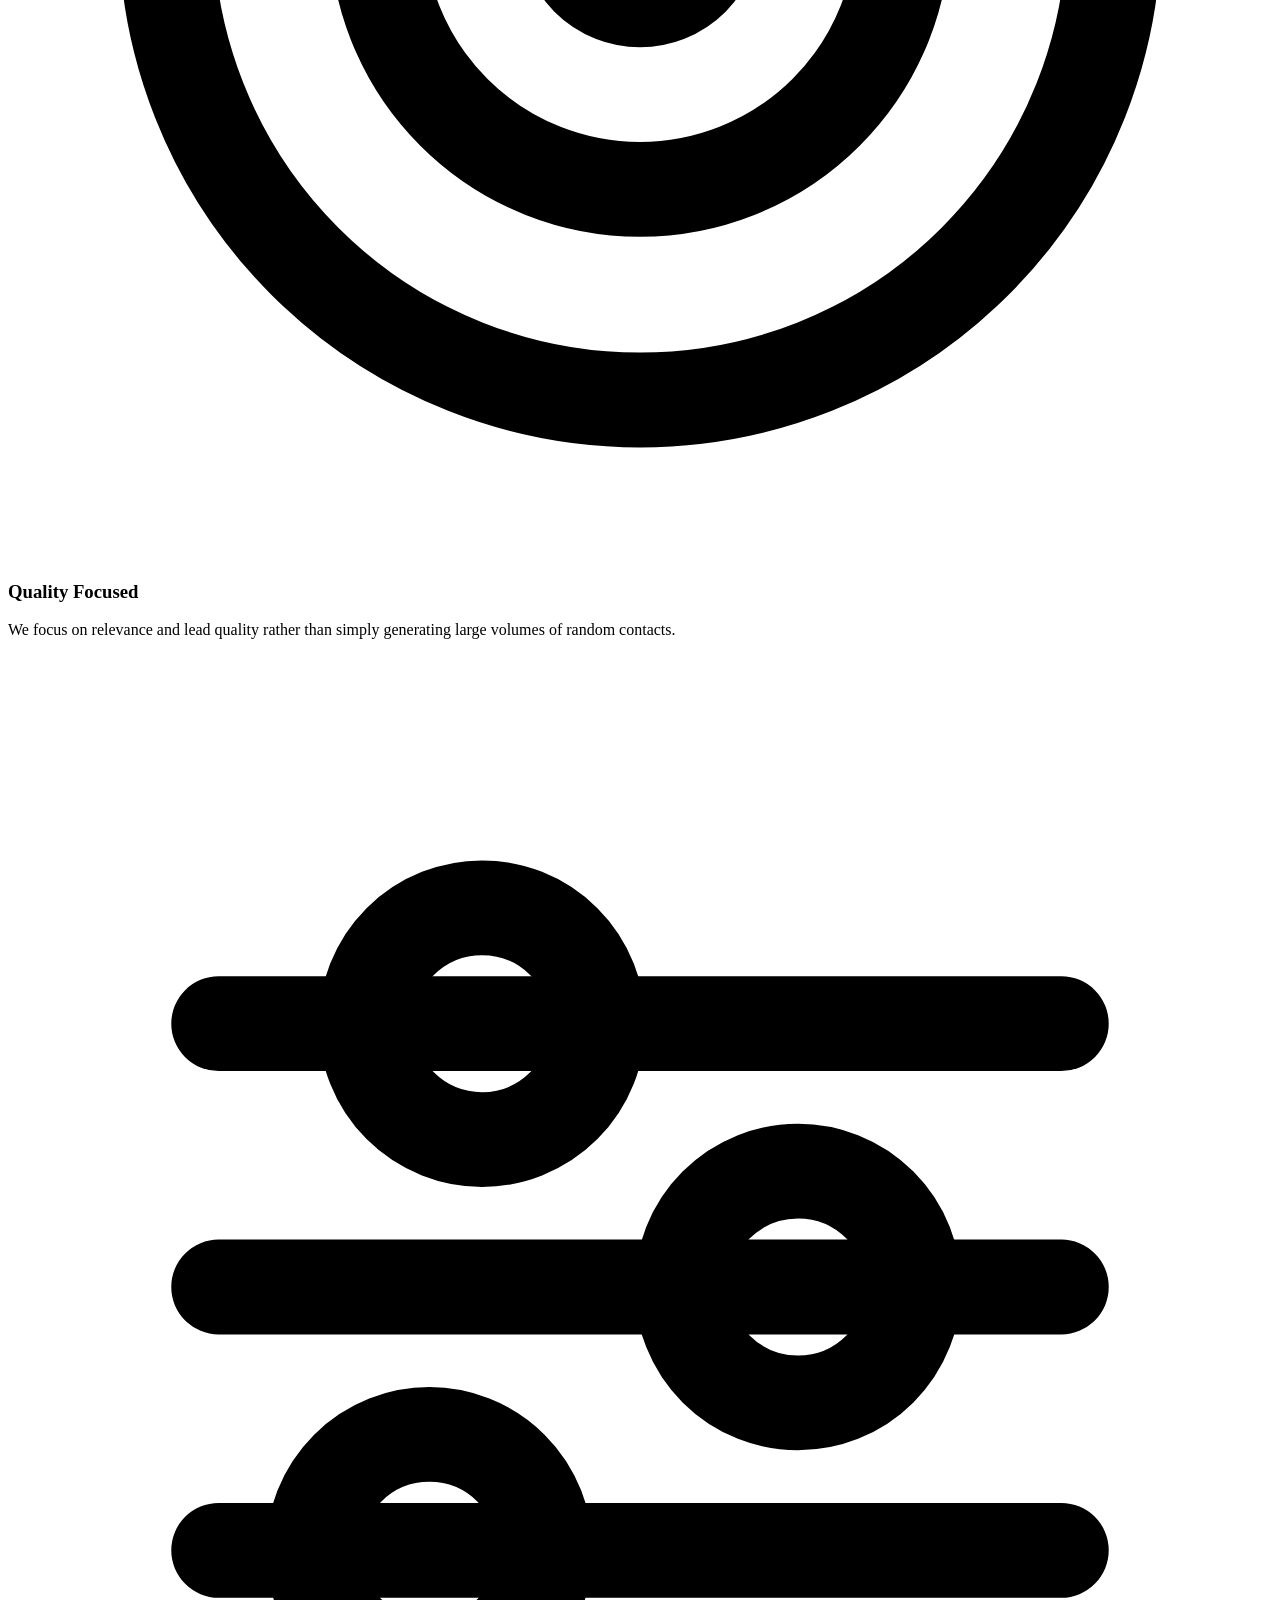
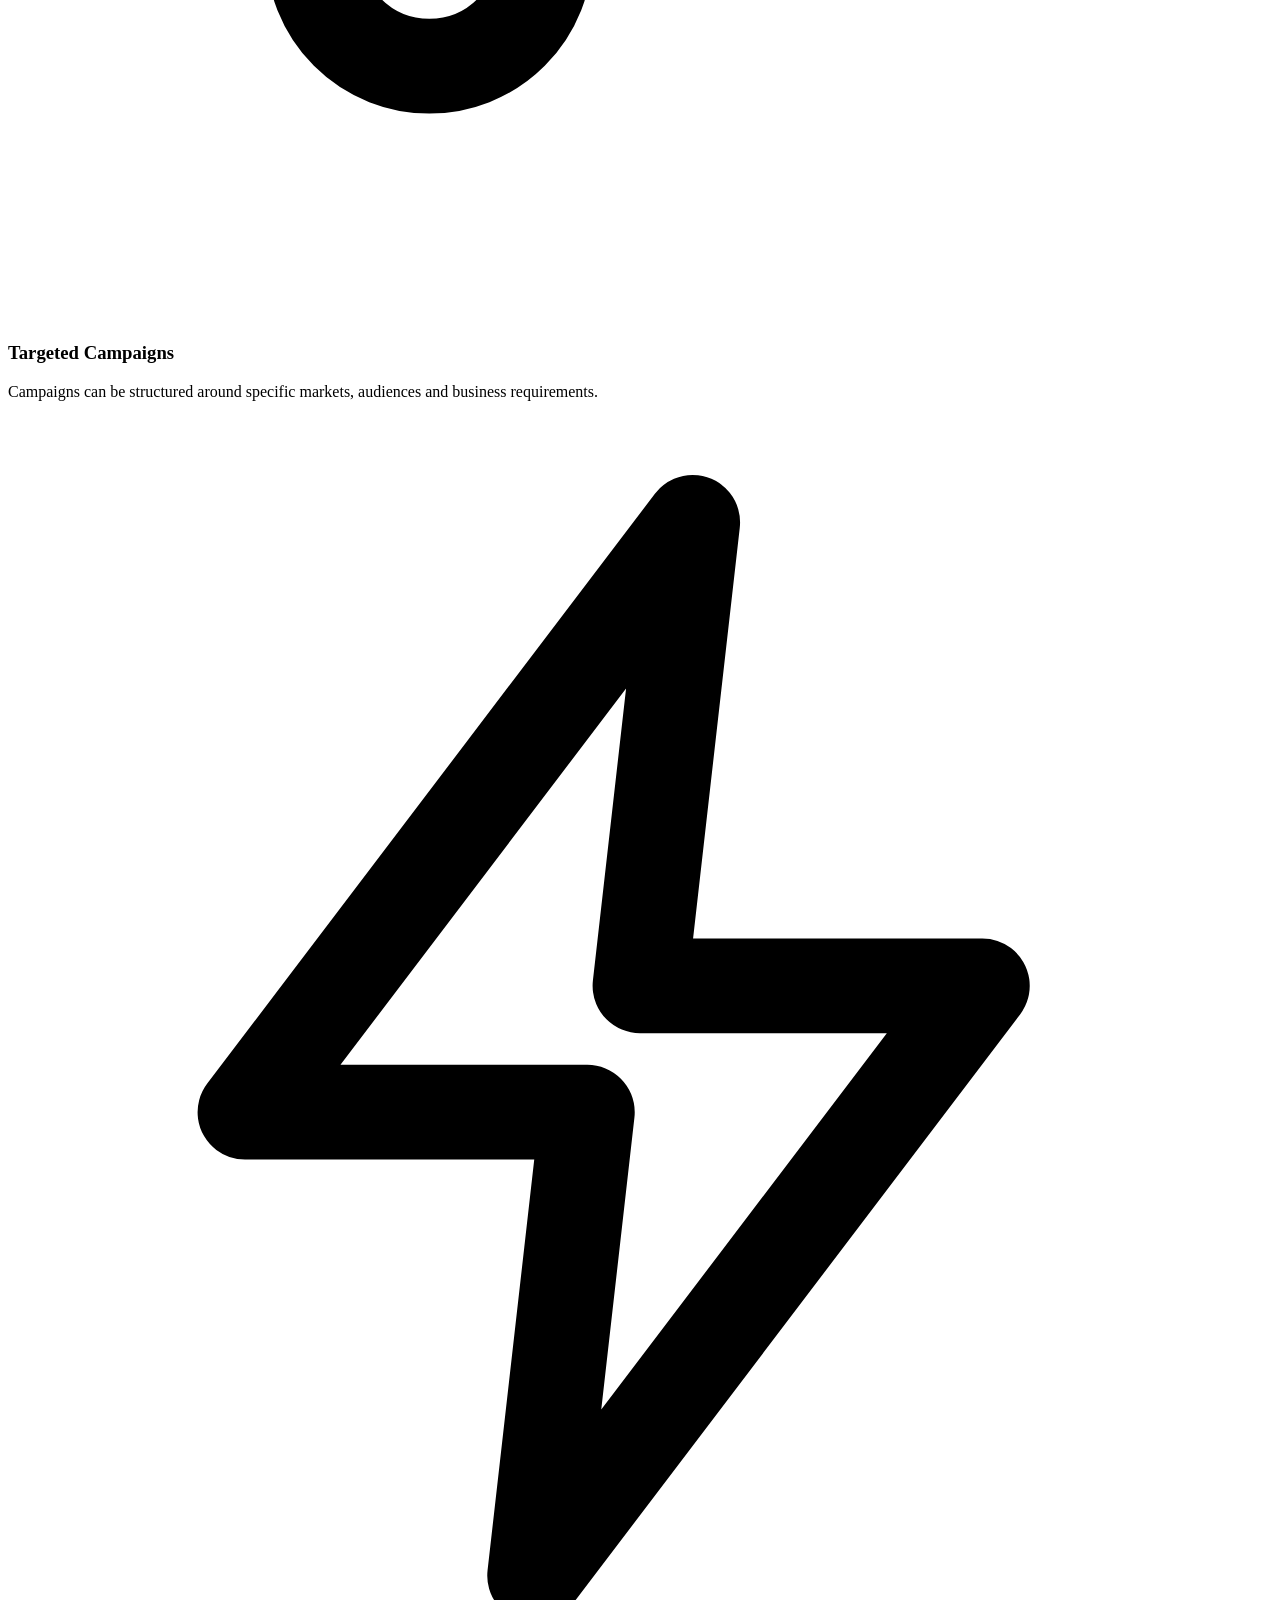
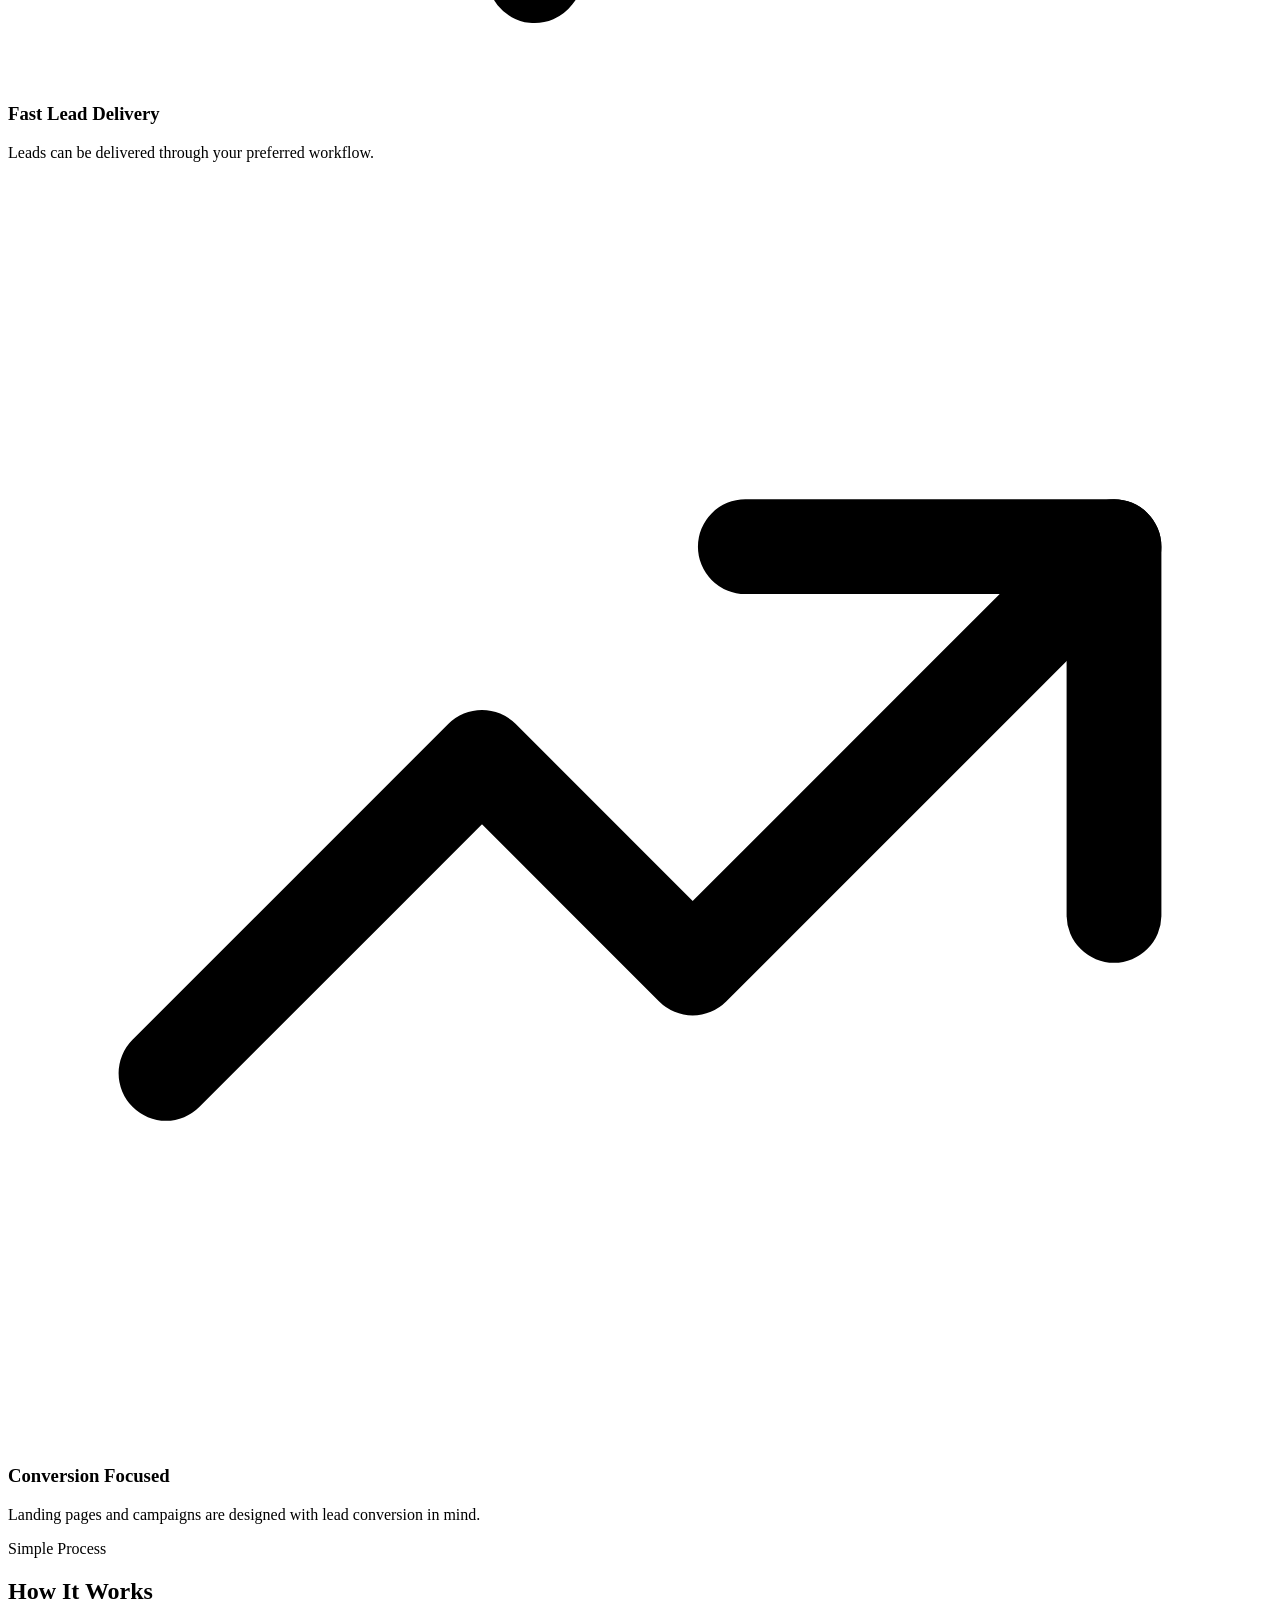
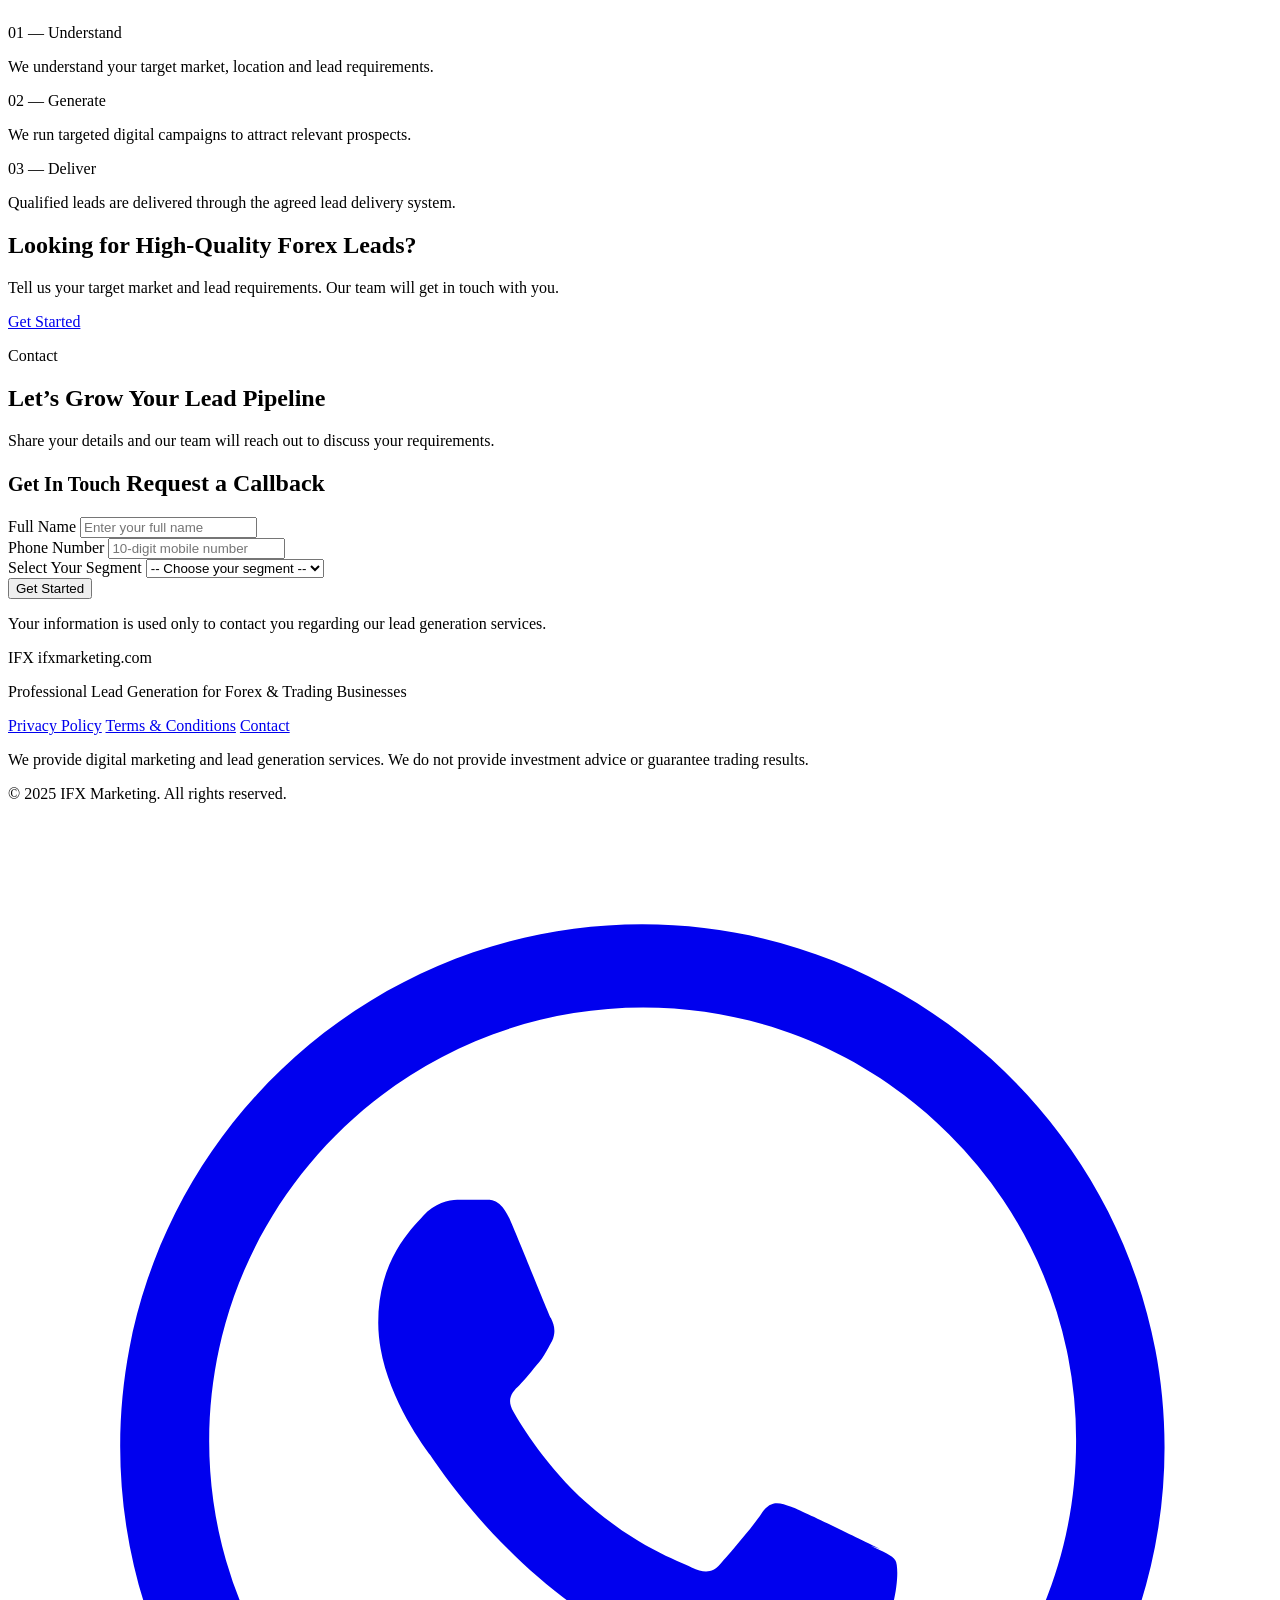
==== commit 866d4b5b: "Update index.html" ====
--- a/index.html
+++ b/index.html
@@ -1,849 +1,509 @@
 <!DOCTYPE html>
 <html lang="en">
+
 <head>
-  <meta charset="UTF-8" />
-  <meta name="viewport" content="width=device-width, initial-scale=1.0"/>
-  <title>IFX Marketing · Trading & Fintech Agency</title>
-  <!-- Google Fonts -->
-  <link rel="preconnect" href="https://fonts.googleapis.com" />
-  <link rel="preconnect" href="https://fonts.gstatic.com" crossorigin />
-  <link href="https://fonts.googleapis.com/css2?family=Inter:opsz,wght@14..32,400;14..32,500;14..32,600;14..32,700&family=Poppins:wght@500;600;700;800&display=swap" rel="stylesheet" />
-  <!-- Font Awesome 6 (free) -->
-  <link rel="stylesheet" href="https://cdnjs.cloudflare.com/ajax/libs/font-awesome/6.0.0-beta3/css/all.min.css" />
-  <style>
-    /* ----- CSS Variables & Reset ----- */
-    * {
-      margin: 0;
-      padding: 0;
-      box-sizing: border-box;
-    }
-
-    :root {
-      --primary: #0EA5E9;
-      --secondary: #14B8A6;
-      --dark: #111827;
-      --light: #FFFFFF;
-      --bg-light: #f5f9ff;
-      --font-inter: 'Inter', sans-serif;
-      --font-poppins: 'Poppins', sans-serif;
-      --shadow-sm: 0 8px 20px rgba(0, 0, 0, 0.02), 0 2px 6px rgba(0, 0, 0, 0.01);
-      --shadow-md: 0 20px 40px -12px rgba(0, 0, 0, 0.06);
-      --radius-xl: 28px;
-      --radius-lg: 20px;
-      --transition: 0.3s cubic-bezier(0.2, 0.9, 0.4, 1);
-    }
-
-    html {
-      scroll-behavior: smooth;
-    }
-
-    body {
-      font-family: var(--font-inter);
-      background: var(--bg-light);
-      color: var(--dark);
-      line-height: 1.5;
-      overflow-x: hidden;
-    }
-
-    h1, h2, h3 {
-      font-family: var(--font-poppins);
-      letter-spacing: -0.02em;
-    }
-
-    .container {
-      max-width: 1200px;
-      margin: 0 auto;
-      padding: 0 24px;
-    }
-
-    /* ----- Top Header (light bar) ----- */
-    .top-header {
-      background: var(--light);
-      border-bottom: 1px solid rgba(0, 0, 0, 0.03);
-      padding: 10px 0;
-      font-size: 0.85rem;
-      display: flex;
-      align-items: center;
-    }
-
-    .top-header .container {
-      display: flex;
-      align-items: center;
-      justify-content: space-between;
-      flex-wrap: wrap;
-      gap: 8px 16px;
-    }
-
-    .logo-text {
-      font-family: var(--font-poppins);
-      font-weight: 700;
-      font-size: 1.3rem;
-      color: var(--dark);
-      letter-spacing: -0.3px;
-    }
-
-    .logo-text span {
-      color: var(--primary);
-    }
-
-    .work-hours {
-      font-size: 0.78rem;
-      color: #4b5563;
-      background: #f1f5f9;
-      padding: 4px 16px;
-      border-radius: 30px;
-      white-space: nowrap;
-    }
-
-    .social-icons a {
-      color: #6b7280;
-      margin: 0 6px;
-      font-size: 0.95rem;
-      transition: color 0.2s;
-      text-decoration: none;
-    }
-
-    .social-icons a:hover {
-      color: var(--primary);
-    }
-
-    /* ----- Navbar (sticky + blur) ----- */
-    .navbar {
-      background: rgba(255, 255, 255, 0.75);
-      backdrop-filter: blur(14px) saturate(180%);
-      -webkit-backdrop-filter: blur(14px) saturate(180%);
-      box-shadow: var(--shadow-sm);
-      position: sticky;
-      top: 0;
-      z-index: 999;
-      padding: 14px 0;
-      transition: padding 0.25s, box-shadow 0.25s;
-      border-bottom: 1px solid rgba(255, 255, 255, 0.25);
-    }
-
-    .navbar.scrolled {
-      padding: 8px 0;
-      box-shadow: 0 8px 28px rgba(0, 0, 0, 0.04);
-    }
-
-    .navbar .container {
-      display: flex;
-      align-items: center;
-      justify-content: space-between;
-      flex-wrap: wrap;
-    }
-
-    .nav-links {
-      display: flex;
-      gap: 32px;
-      list-style: none;
-      font-weight: 500;
-      font-size: 0.95rem;
-    }
-
-    .nav-links a {
-      text-decoration: none;
-      color: var(--dark);
-      transition: color 0.2s;
-      position: relative;
-    }
-
-    .nav-links a::after {
-      content: '';
-      position: absolute;
-      bottom: -4px;
-      left: 0;
-      width: 0;
-      height: 2px;
-      background: var(--primary);
-      transition: width 0.3s;
-    }
-
-    .nav-links a:hover {
-      color: var(--primary);
-    }
-
-    .nav-links a:hover::after {
-      width: 100%;
-    }
-
-    .hamburger {
-      display: none;
-      flex-direction: column;
-      gap: 5px;
-      background: transparent;
-      border: none;
-      cursor: pointer;
-    }
-
-    .hamburger span {
-      width: 26px;
-      height: 2.5px;
-      background: var(--dark);
-      border-radius: 4px;
-      transition: 0.3s;
-    }
-
-    .hamburger.active span:nth-child(1) {
-      transform: rotate(45deg) translate(5px, 5px);
-    }
-    .hamburger.active span:nth-child(2) {
-      opacity: 0;
-    }
-    .hamburger.active span:nth-child(3) {
-      transform: rotate(-45deg) translate(5px, -5px);
-    }
-
-    /* ----- Hero Section ----- */
-    .hero {
-      padding: 40px 0 50px;
-      position: relative;
-      background: var(--bg-light);
-      overflow: hidden;
-    }
-
-    /* floating abstract shapes */
-    .hero-shapes {
-      position: absolute;
-      inset: 0;
-      pointer-events: none;
-      z-index: 0;
-    }
-
-    .hero-shapes .shape {
-      position: absolute;
-      border-radius: 50%;
-      background: radial-gradient(circle, rgba(14, 165, 233, 0.06), transparent 70%);
-      filter: blur(50px);
-    }
-
-    .shape-1 {
-      width: 400px;
-      height: 400px;
-      top: -120px;
-      right: -100px;
-    }
-
-    .shape-2 {
-      width: 300px;
-      height: 300px;
-      bottom: -60px;
-      left: -80px;
-      background: radial-gradient(circle, rgba(20, 184, 166, 0.06), transparent 70%);
-    }
-
-    .hero-grid {
-      display: grid;
-      grid-template-columns: 1fr 1fr;
-      gap: 40px;
-      align-items: center;
-      position: relative;
-      z-index: 2;
-    }
-
-    .hero-badge {
-      display: inline-block;
-      background: rgba(14, 165, 233, 0.08);
-      color: var(--primary);
-      padding: 6px 22px;
-      border-radius: 40px;
-      font-size: 0.8rem;
-      font-weight: 600;
-      letter-spacing: 0.3px;
-      margin-bottom: 20px;
-      backdrop-filter: blur(4px);
-    }
-
-    .hero h1 {
-      font-size: clamp(2.5rem, 5vw, 4rem);
-      line-height: 1.1;
-      margin-bottom: 18px;
-      font-weight: 700;
-    }
-
-    .hero h1 .highlight {
-      background: linear-gradient(135deg, var(--primary), var(--secondary));
-      -webkit-background-clip: text;
-      -webkit-text-fill-color: transparent;
-      background-clip: text;
-    }
-
-    .hero p {
-      font-size: 1.05rem;
-      color: #374151;
-      max-width: 500px;
-      margin-bottom: 28px;
-      line-height: 1.7;
-    }
-
-    .hero-buttons {
-      display: flex;
-      flex-wrap: wrap;
-      gap: 14px;
-    }
-
-    .btn {
-      display: inline-flex;
-      align-items: center;
-      gap: 8px;
-      padding: 14px 32px;
-      border-radius: 60px;
-      font-weight: 600;
-      border: none;
-      background: var(--light);
-      color: var(--dark);
-      box-shadow: var(--shadow-sm);
-      transition: 0.2s;
-      cursor: pointer;
-      text-decoration: none;
-      font-size: 0.95rem;
-      position: relative;
-      overflow: hidden;
-    }
-
-    .btn-primary {
-      background: var(--primary);
-      color: white;
-      box-shadow: 0 8px 24px rgba(14, 165, 233, 0.25);
-    }
-
-    .btn-primary:hover {
-      background: #0c8fc9;
-      transform: translateY(-2px);
-      box-shadow: 0 12px 28px rgba(14, 165, 233, 0.3);
-    }
-
-    .btn-outline {
-      border: 1.5px solid #e2e8f0;
-      background: transparent;
-    }
-
-    .btn-outline:hover {
-      border-color: var(--primary);
-      background: rgba(14, 165, 233, 0.02);
-      transform: translateY(-2px);
-    }
-
-    /* hero right image */
-    .hero-image-wrapper {
-      display: flex;
-      justify-content: center;
-      align-items: center;
-    }
-
-    .hero-image {
-      width: 100%;
-      max-width: 520px;
-      aspect-ratio: 1/0.85;
-      border-radius: var(--radius-xl);
-      background: #e2e8f0;
-      background-image: url('/ifx.jpeg');
-      background-size: cover;
-      background-position: center;
-      box-shadow: var(--shadow-md);
-      transition: transform 0.4s;
-      border: 1px solid rgba(255, 255, 255, 0.3);
-    }
-
-    /* ----- Trust Section ----- */
-    .trust {
-      padding: 40px 0;
-      background: var(--light);
-      text-align: center;
-      border-top: 1px solid rgba(0, 0, 0, 0.02);
-    }
-
-    .trust h3 {
-      font-weight: 500;
-      color: #4b5563;
-      font-size: 1rem;
-      letter-spacing: 0.5px;
-      margin-bottom: 28px;
-    }
-
-    .logo-grid {
-      display: flex;
-      flex-wrap: wrap;
-      justify-content: center;
-      align-items: center;
-      gap: 28px 48px;
-      max-width: 900px;
-      margin: 0 auto;
-    }
-
-    .logo-item {
-      font-weight: 600;
-      color: #94a3b8;
-      font-size: 1.1rem;
-      letter-spacing: 0.5px;
-      padding: 6px 12px;
-      transition: 0.3s;
-      filter: grayscale(1) opacity(0.6);
-    }
-
-    .logo-item:hover {
-      filter: grayscale(0) opacity(1);
-      color: var(--dark);
-      transform: scale(1.06);
-    }
-
-    /* ----- CTA (bottom) ----- */
-    .cta-section {
-      padding: 40px 0 50px;
-      background: var(--light);
-    }
-
-    .cta-card {
-      background: linear-gradient(135deg, var(--primary), var(--secondary));
-      border-radius: var(--radius-xl);
-      padding: 40px 30px;
-      color: white;
-      display: flex;
-      flex-wrap: wrap;
-      align-items: center;
-      justify-content: space-between;
-      gap: 20px;
-      box-shadow: 0 20px 40px -12px rgba(14, 165, 233, 0.25);
-    }
-
-    .cta-card h2 {
-      font-size: clamp(1.6rem, 3vw, 2.4rem);
-      font-weight: 600;
-    }
-
-    .cta-card .btn {
-      background: white;
-      color: var(--dark);
-      box-shadow: 0 8px 20px rgba(0, 0, 0, 0.05);
-    }
-
-    .cta-card .btn-outline {
-      background: transparent;
-      border-color: rgba(255, 255, 255, 0.4);
-      color: white;
-    }
-
-    .cta-card .btn-outline:hover {
-      background: rgba(255, 255, 255, 0.1);
-      border-color: white;
-    }
-
-    /* ----- Footer (minimal) ----- */
-    .footer {
-      background: var(--dark);
-      color: #cbd5e1;
-      padding: 30px 0 20px;
-      border-top: 1px solid rgba(255, 255, 255, 0.02);
-    }
-
-    .footer .container {
-      display: flex;
-      flex-wrap: wrap;
-      justify-content: space-between;
-      gap: 20px;
-      align-items: center;
-    }
-
-    .footer .logo-text {
-      color: white;
-      font-size: 1.2rem;
-    }
-
-    .footer .logo-text span {
-      color: var(--primary);
-    }
-
-    .footer a {
-      color: #94a3b8;
-      text-decoration: none;
-      transition: 0.2s;
-      font-size: 0.9rem;
-    }
-
-    .footer a:hover {
-      color: white;
-    }
-
-    .footer .social-icons a {
-      color: #94a3b8;
-      margin-left: 12px;
-    }
-
-    .footer .social-icons a:hover {
-      color: white;
-    }
-
-    .footer .copy {
-      font-size: 0.8rem;
-      color: #64748b;
-      width: 100%;
-      text-align: center;
-      margin-top: 16px;
-      border-top: 1px solid #2d3748;
-      padding-top: 16px;
-    }
-
-    /* ----- Responsive ----- */
-    @media (max-width: 992px) {
-      .hero-grid {
-        grid-template-columns: 1fr;
-        text-align: center;
-      }
-
-      .hero p {
-        max-width: 100%;
-        margin-left: auto;
-        margin-right: auto;
-      }
-
-      .hero-buttons {
-        justify-content: center;
-      }
-
-      .hero-image {
-        max-width: 400px;
-        margin: 0 auto;
-      }
-    }
-
-    @media (max-width: 768px) {
-      .top-header .work-hours {
-        display: none;
-      }
-
-      .nav-links {
-        display: none;
-        flex-direction: column;
-        background: rgba(255, 255, 255, 0.96);
-        backdrop-filter: blur(12px);
-        padding: 20px;
-        border-radius: var(--radius-lg);
-        position: absolute;
-        top: 64px;
-        left: 16px;
-        right: 16px;
-        box-shadow: var(--shadow-md);
-        gap: 14px;
-      }
-
-      .nav-links.open {
-        display: flex;
-      }
-
-      .hamburger {
-        display: flex;
-      }
-
-      .cta-card {
-        flex-direction: column;
-        text-align: center;
-      }
-
-      .logo-grid {
-        gap: 16px 24px;
-      }
-
-      .logo-item {
-        font-size: 0.9rem;
-      }
-    }
-
-    @media (max-width: 480px) {
-      .hero h1 {
-        font-size: 2rem;
-      }
-
-      .btn {
-        padding: 12px 22px;
-        font-size: 0.85rem;
-      }
-
-      .container {
-        padding: 0 16px;
-      }
-    }
-
-    /* fade-up helper (JS adds class) */
-    .fade-up {
-      opacity: 0;
-      transform: translateY(30px);
-      transition: opacity 0.7s ease, transform 0.7s ease;
-    }
-
-    .fade-up.visible {
-      opacity: 1;
-      transform: translateY(0);
-    }
-
-    /* floating animation for shapes */
-    @keyframes floatShape {
-      0%, 100% { transform: translateY(0px) rotate(0deg); }
-      50% { transform: translateY(-16px) rotate(2deg); }
-    }
-
-    .floating {
-      animation: floatShape 7s ease-in-out infinite;
-    }
-  </style>
+    <meta charset="utf-8">
+    <meta name="viewport" content="width=device-width, initial-scale=1, viewport-fit=cover">
+
+    <title>IFX Marketing | High-Quality Forex &amp; Trading Leads</title>
+    <meta name="description"
+        content="Generate high-quality Forex and trading leads with targeted digital lead generation campaigns for brokers, IB, advisory, algo and copy-trading businesses.">
+    <meta name="robots" content="index, follow">
+    <meta name="theme-color" content="#0B1220">
+    <link rel="canonical" href="https://ifxmarketing.com/">
+    <link rel="stylesheet" href="css.css">
+
+    <link rel="icon"
+        href="data:image/svg+xml,%3Csvg xmlns='http://www.w3.org/2000/svg' viewBox='0 0 32 32'%3E%3Crect width='32' height='32' rx='7' fill='%230B1220'/%3E%3Cpath d='M9 23V9h13.2v3.3h-9.4v2.6H21v3.3h-8.2V23z' fill='%2338BDF8'/%3E%3C/svg%3E">
+
+    <meta property="og:type" content="website">
+    <meta property="og:site_name" content="IFX Marketing">
+    <meta property="og:title" content="IFX Marketing | High-Quality Forex &amp; Trading Leads">
+    <meta property="og:description"
+        content="Targeted lead generation for Forex brokers, IB, advisory, algo and copy-trading businesses.">
+    <meta property="og:url" content="https://ifxmarketing.com/">
+    <meta name="twitter:card" content="summary_large_image">
+    <meta name="twitter:title" content="IFX Marketing | High-Quality Forex &amp; Trading Leads">
+    <meta name="twitter:description"
+        content="Targeted lead generation for Forex brokers, IB, advisory, algo and copy-trading businesses.">
+
+    <style>
+       
+    </style>
 </head>
+
 <body>
 
-  <!-- ===== TOP HEADER ===== -->
-  <!-- <header class="top-header">
-    <div class="container">
-      <div class="logo-text">IFX <span>Marketing</span></div>
-      <div class="work-hours"><i class="far fa-clock"></i> Monday – Saturday · 9 AM – 5 PM</div>
-      <div class="social-icons">
-        <a href="#"><i class="fab fa-facebook-f"></i></a>
-        <a href="#"><i class="fab fa-twitter"></i></a>
-        <a href="#"><i class="fab fa-linkedin-in"></i></a>
-        <a href="#"><i class="fab fa-instagram"></i></a>
-      </div>
+    <!-- ================= HEADER ================= -->
+    <header class="header">
+        <div class="container header__inner">
+
+            <a href="#home" class="brand" aria-label="IFX Marketing home">
+                <span class="brand__mark" aria-hidden="true">IFX</span>
+                <span class="brand__text">ifxmarketing.com</span>
+            </a>
+
+            <div class="header__actions">
+                <nav class="header__nav" aria-label="Main navigation">
+                    <a href="#services">Services</a>
+                    <a href="#contact">Contact</a>
+                </nav>
+
+                <a class="header__wa" href="#" data-wa target="_blank" rel="noopener" aria-label="Chat on WhatsApp">
+                    <svg viewBox="0 0 24 24" width="20" height="20" fill="currentColor" aria-hidden="true">
+                        <path
+                            d="M12.04 2C6.58 2 2.13 6.45 2.13 11.91c0 1.75.46 3.46 1.32 4.96L2 22l5.25-1.38a9.9 9.9 0 004.79 1.22h.01c5.46 0 9.91-4.45 9.91-9.91S17.5 2 12.04 2zm0 18.02h-.01a8.2 8.2 0 01-4.18-1.15l-.3-.18-3.11.82.83-3.04-.2-.31a8.18 8.18 0 01-1.25-4.35c0-4.54 3.7-8.23 8.24-8.23 2.2 0 4.26.86 5.81 2.41a8.16 8.16 0 012.41 5.83c0 4.54-3.7 8.2-8.24 8.2zm4.52-6.16c-.25-.12-1.47-.72-1.69-.8-.23-.09-.39-.13-.56.12-.16.25-.64.8-.79.97-.14.16-.29.18-.54.06-.25-.12-1.05-.39-2-1.23-.74-.66-1.24-1.47-1.38-1.72-.15-.25-.02-.39.11-.51.11-.11.25-.29.37-.43.12-.15.16-.25.25-.41.08-.17.04-.31-.02-.43-.06-.12-.55-1.34-.76-1.83-.2-.48-.4-.42-.55-.42h-.47c-.16 0-.43.06-.65.31-.22.25-.85.83-.85 2.03s.87 2.35.99 2.51c.12.17 1.71 2.62 4.15 3.67.58.25 1.03.4 1.39.51.58.19 1.11.16 1.53.1.46-.07 1.42-.58 1.62-1.14.2-.56.2-1.04.14-1.14-.06-.1-.22-.16-.47-.28z" />
+                    </svg>
+                </a>
+            </div>
+        </div>
+    </header>
+
+    <main>
+
+        <!-- ================= HERO ================= -->
+        <section class="hero" id="home">
+            <div class="container hero__grid">
+
+                <div class="hero__copy">
+                    <p class="eyebrow">Forex &amp; Trading Lead Generation</p>
+                    <h1>High-Quality <span class="grad">Forex &amp; Trading</span> Leads</h1>
+                    <p class="hero__sub">We generate targeted, high-quality leads for businesses across the Forex and
+                        trading industry.</p>
+                    <p class="hero__note">Quality-focused lead generation designed to connect your business with
+                        relevant prospects.</p>
+
+                    <a href="#lead-form" class="btn btn--sky hero__cta">Get Qualified Leads</a>
+
+                    <p class="hero__trust">IB Broker • Advisory • Algo • Copy-Trading • Platforms</p>
+                </div>
+
+                <!-- HERO LEAD FORM -->
+                <div class="hero__form" id="lead-form">
+                    <div class="card-form">
+                        <form data-lead-form novalidate>
+                            <div class="form__body">
+                                <h2 class="form__title">
+                                    <small>Free Consultation</small>
+                                    Let’s Discuss Your Lead Requirements
+                                </h2>
+
+                                <div class="field">
+                                    <label for="name-1">Full Name</label>
+                                    <input class="input" id="name-1" name="name" type="text" autocomplete="name"
+                                        placeholder="Enter your full name" required>
+                                    <span class="error" data-error="name" aria-live="polite"></span>
+                                </div>
+
+                                <div class="field">
+                                    <label for="phone-1">Phone Number</label>
+                                    <input class="input" id="phone-1" name="phone" type="tel" inputmode="numeric"
+                                        autocomplete="tel" maxlength="10" placeholder="10-digit mobile number" required>
+                                    <span class="error" data-error="phone" aria-live="polite"></span>
+                                </div>
+
+                                <div class="field">
+                                    <label for="segment-1">Select Your Segment</label>
+                                    <select class="input" id="segment-1" name="segment" required>
+                                        <option value="">-- Choose your segment --</option>
+                                        <option value="IB Broker">IB Broker</option>
+                                        <option value="Advisory">Advisory</option>
+                                        <option value="Algo Trading">Algo Trading</option>
+                                        <option value="Copy Trading">Copy Trading</option>
+                                        <option value="Forex Broker">Forex Broker</option>
+                                        <option value="Signals Provider">Signals Provider</option>
+                                        <option value="Trading Platform">Trading Platform</option>
+                                        <option value="Prop Firm">Prop Firm</option>
+                                        <option value="Investment Services">Investment Services</option>
+                                        <option value="Other">Other</option>
+                                    </select>
+                                    <span class="error" data-error="segment" aria-live="polite"></span>
+                                </div>
+
+                                <button class="btn btn--sky btn--block" type="submit">Get Started</button>
+
+                                <p class="form__small">Your information is used only to contact you regarding our lead
+                                    generation services.</p>
+                                <p class="form__status" data-status role="status" aria-live="polite"></p>
+                            </div>
+                        </form>
+                    </div>
+                </div>
+
+            </div>
+        </section>
+
+        <!-- ================= SERVICES ================= -->
+        <section class="section" id="services">
+            <div class="container">
+                <div class="section__head">
+                    <p class="eyebrow">Market Segments</p>
+                    <h2>Forex &amp; Trading Lead Generation</h2>
+                    <p class="section__sub">Targeted lead generation across the major Forex and trading market segments.
+                    </p>
+                </div>
+
+                <div class="grid grid--3">
+
+                    <article class="card">
+                        <span class="card__icon" aria-hidden="true">
+                            <svg viewBox="0 0 24 24" fill="none" stroke="currentColor" stroke-width="1.8"
+                                stroke-linecap="round" stroke-linejoin="round">
+                                <path d="M3 17l5-5 4 3 8-8" />
+                                <path d="M15 7h5v5" />
+                            </svg>
+                        </span>
+                        <h3>IB Brokers</h3>
+                        <p>Targeted prospects for Introducing Brokers and partner programs.</p>
+                    </article>
+
+                    <article class="card">
+                        <span class="card__icon" aria-hidden="true">
+                            <svg viewBox="0 0 24 24" fill="none" stroke="currentColor" stroke-width="1.8"
+                                stroke-linecap="round" stroke-linejoin="round">
+                                <path d="M12 4L2 9l10 5 10-5-10-5z" />
+                                <path d="M5 11.5V16c0 1.7 3.1 3 7 3s7-1.3 7-3v-4.5" />
+                            </svg>
+                        </span>
+                        <h3>Advisory</h3>
+                        <p>Leads for legitimate advisory and consultation services.</p>
+                    </article>
+
+                    <article class="card">
+                        <span class="card__icon" aria-hidden="true">
+                            <svg viewBox="0 0 24 24" fill="none" stroke="currentColor" stroke-width="1.8"
+                                stroke-linecap="round" stroke-linejoin="round">
+                                <rect x="4" y="4" width="16" height="16" rx="3" />
+                                <rect x="9" y="9" width="6" height="6" rx="1" />
+                                <path d="M9 2v2M15 2v2M9 20v2M15 20v2M2 9h2M2 15h2M20 9h2M20 15h2" />
+                            </svg>
+                        </span>
+                        <h3>Algo Trading</h3>
+                        <p>Leads interested in algorithmic and automated trading solutions.</p>
+                    </article>
+
+                    <article class="card">
+                        <span class="card__icon" aria-hidden="true">
+                            <svg viewBox="0 0 24 24" fill="none" stroke="currentColor" stroke-width="1.8"
+                                stroke-linecap="round" stroke-linejoin="round">
+                                <path d="M4 8l8-4 8 4-8 4-8-4z" />
+                                <path d="M4 12l8 4 8-4" />
+                                <path d="M4 16l8 4 8-4" />
+                            </svg>
+                        </span>
+                        <h3>Copy Trading</h3>
+                        <p>Prospects interested in copy trading and mirror trading platforms.</p>
+                    </article>
+
+                    <article class="card">
+                        <span class="card__icon" aria-hidden="true">
+                            <svg viewBox="0 0 24 24" fill="none" stroke="currentColor" stroke-width="1.8"
+                                stroke-linecap="round" stroke-linejoin="round">
+                                <rect x="3" y="4" width="18" height="13" rx="2" />
+                                <path d="M8 21h8M12 17v4" />
+                            </svg>
+                        </span>
+                        <h3>Trading Platforms</h3>
+                        <p>Lead generation for trading platforms and related services.</p>
+                    </article>
+
+                    <article class="card">
+                        <span class="card__icon" aria-hidden="true">
+                            <svg viewBox="0 0 24 24" fill="none" stroke="currentColor" stroke-width="1.8"
+                                stroke-linecap="round" stroke-linejoin="round">
+                                <path d="M3 12h4l2-6 4 12 2-6h6" />
+                            </svg>
+                        </span>
+                        <h3>Signals &amp; Prop Firms</h3>
+                        <p>Leads for signals providers, prop firms and trading services.</p>
+                    </article>
+
+                </div>
+            </div>
+        </section>
+
+        <!-- ================= WHY ================= -->
+        <section class="section section--alt" id="why">
+            <div class="container">
+                <div class="section__head">
+                    <p class="eyebrow">Our Approach</p>
+                    <h2>Why Businesses Choose Our Lead Generation</h2>
+                    <p class="section__sub">A structured, quality-first process built around your business requirements.
+                    </p>
+                </div>
+
+                <div class="grid grid--2">
+
+                    <div class="feature">
+                        <span class="card__icon" aria-hidden="true">
+                            <svg viewBox="0 0 24 24" fill="none" stroke="currentColor" stroke-width="1.8"
+                                stroke-linecap="round" stroke-linejoin="round">
+                                <circle cx="12" cy="12" r="9" />
+                                <circle cx="12" cy="12" r="5" />
+                                <circle cx="12" cy="12" r="1.4" />
+                            </svg>
+                        </span>
+                        <div>
+                            <h3>Quality Focused</h3>
+                            <p>We focus on relevance and lead quality rather than simply generating large volumes of
+                                random contacts.</p>
+                        </div>
+                    </div>
+
+                    <div class="feature">
+                        <span class="card__icon" aria-hidden="true">
+                            <svg viewBox="0 0 24 24" fill="none" stroke="currentColor" stroke-width="1.8"
+                                stroke-linecap="round" stroke-linejoin="round">
+                                <path d="M4 7h16M4 12h16M4 17h16" />
+                                <circle cx="9" cy="7" r="2.2" />
+                                <circle cx="15" cy="12" r="2.2" />
+                                <circle cx="8" cy="17" r="2.2" />
+                            </svg>
+                        </span>
+                        <div>
+                            <h3>Targeted Campaigns</h3>
+                            <p>Campaigns can be structured around specific markets, audiences and business requirements.
+                            </p>
+                        </div>
+                    </div>
+
+                    <div class="feature">
+                        <span class="card__icon" aria-hidden="true">
+                            <svg viewBox="0 0 24 24" fill="none" stroke="currentColor" stroke-width="1.8"
+                                stroke-linecap="round" stroke-linejoin="round">
+                                <path d="M13 2L4.5 13.2H11l-1 8.8 8.5-11.2H12l1-8.8z" />
+                            </svg>
+                        </span>
+                        <div>
+                            <h3>Fast Lead Delivery</h3>
+                            <p>Leads can be delivered through your preferred workflow.</p>
+                        </div>
+                    </div>
+
+                    <div class="feature">
+                        <span class="card__icon" aria-hidden="true">
+                            <svg viewBox="0 0 24 24" fill="none" stroke="currentColor" stroke-width="1.8"
+                                stroke-linecap="round" stroke-linejoin="round">
+                                <path d="M3 17l6-6 4 4 8-8" />
+                                <path d="M14 7h7v7" />
+                            </svg>
+                        </span>
+                        <div>
+                            <h3>Conversion Focused</h3>
+                            <p>Landing pages and campaigns are designed with lead conversion in mind.</p>
+                        </div>
+                    </div>
+
+                </div>
+            </div>
+        </section>
+
+        <!-- ================= PROCESS ================= -->
+        <section class="section" id="process">
+            <div class="container">
+                <div class="section__head">
+                    <p class="eyebrow">Simple Process</p>
+                    <h2>How It Works</h2>
+                </div>
+
+                <div class="steps">
+                    <div class="step">
+                        <span class="step__num">01 — Understand</span>
+                        <p>We understand your target market, location and lead requirements.</p>
+                    </div>
+                    <div class="step">
+                        <span class="step__num">02 — Generate</span>
+                        <p>We run targeted digital campaigns to attract relevant prospects.</p>
+                    </div>
+                    <div class="step">
+                        <span class="step__num">03 — Deliver</span>
+                        <p>Qualified leads are delivered through the agreed lead delivery system.</p>
+                    </div>
+                </div>
+            </div>
+        </section>
+
+        <!-- ================= CTA ================= -->
+        <section class="cta-band">
+            <div class="container">
+                <h2>Looking for High-Quality Forex Leads?</h2>
+                <p>Tell us your target market and lead requirements. Our team will get in touch with you.</p>
+                <a href="#lead-form" class="btn btn--sky">Get Started</a>
+            </div>
+        </section>
+
+        <!-- ================= CONTACT ================= -->
+        <section class="section" id="contact">
+            <div class="container">
+                <div class="section__head">
+                    <p class="eyebrow">Contact</p>
+                    <h2>Let’s Grow Your Lead Pipeline</h2>
+                    <p class="section__sub">Share your details and our team will reach out to discuss your requirements.
+                    </p>
+                </div>
+
+                <div class="contact__grid">
+                    <div class="card-form">
+                        <form data-lead-form novalidate>
+                            <div class="form__body">
+                                <h2 class="form__title">
+                                    <small>Get In Touch</small>
+                                    Request a Callback
+                                </h2>
+
+                                <div class="field">
+                                    <label for="name-2">Full Name</label>
+                                    <input class="input" id="name-2" name="name" type="text" autocomplete="name"
+                                        placeholder="Enter your full name" required>
+                                    <span class="error" data-error="name" aria-live="polite"></span>
+                                </div>
+
+                                <div class="field">
+                                    <label for="phone-2">Phone Number</label>
+                                    <input class="input" id="phone-2" name="phone" type="tel" inputmode="numeric"
+                                        autocomplete="tel" maxlength="10" placeholder="10-digit mobile number" required>
+                                    <span class="error" data-error="phone" aria-live="polite"></span>
+                                </div>
+
+                                <div class="field">
+                                    <label for="segment-2">Select Your Segment</label>
+                                    <select class="input" id="segment-2" name="segment" required>
+                                        <option value="">-- Choose your segment --</option>
+                                        <option value="IB Broker">IB Broker</option>
+                                        <option value="Advisory">Advisory</option>
+                                        <option value="Algo Trading">Algo Trading</option>
+                                        <option value="Copy Trading">Copy Trading</option>
+                                        <option value="Forex Broker">Forex Broker</option>
+                                        <option value="Signals Provider">Signals Provider</option>
+                                        <option value="Trading Platform">Trading Platform</option>
+                                        <option value="Prop Firm">Prop Firm</option>
+                                        <option value="Investment Services">Investment Services</option>
+                                        <option value="Other">Other</option>
+                                    </select>
+                                    <span class="error" data-error="segment" aria-live="polite"></span>
+                                </div>
+
+                                <button class="btn btn--sky btn--block" type="submit">Get Started</button>
+
+                                <p class="form__small">Your information is used only to contact you regarding our lead
+                                    generation services.</p>
+                                <p class="form__status" data-status role="status" aria-live="polite"></p>
+                            </div>
+                        </form>
+                    </div>
+                </div>
+            </div>
+        </section>
+
+    </main>
+
+    <!-- ================= FOOTER ================= -->
+    <footer class="footer">
+        <div class="container">
+            <p class="footer__brand">
+                <span class="brand__mark" aria-hidden="true">IFX</span>
+                <span class="brand__text">ifxmarketing.com</span>
+            </p>
+            <p class="footer__tagline">Professional Lead Generation for Forex &amp; Trading Businesses</p>
+
+            <nav class="footer__links" aria-label="Footer navigation">
+                <a href="#">Privacy Policy</a>
+                <a href="#">Terms &amp; Conditions</a>
+                <a href="#contact">Contact</a>
+            </nav>
+
+            <p class="footer__disclaimer">
+                We provide digital marketing and lead generation services. We do not provide investment advice or
+                guarantee trading results.
+            </p>
+
+            <p class="footer__copy">© <span data-year>2025</span> IFX Marketing. All rights reserved.</p>
+        </div>
+    </footer>
+
+    <!-- ================= FLOATING WHATSAPP ================= -->
+    <a class="wa-float" href="#" data-wa target="_blank" rel="noopener" aria-label="Chat on WhatsApp">
+        <svg viewBox="0 0 24 24" fill="currentColor" aria-hidden="true">
+            <path
+                d="M12.04 2C6.58 2 2.13 6.45 2.13 11.91c0 1.75.46 3.46 1.32 4.96L2 22l5.25-1.38a9.9 9.9 0 004.79 1.22h.01c5.46 0 9.91-4.45 9.91-9.91S17.5 2 12.04 2zm0 18.02h-.01a8.2 8.2 0 01-4.18-1.15l-.3-.18-3.11.82.83-3.04-.2-.31a8.18 8.18 0 01-1.25-4.35c0-4.54 3.7-8.23 8.24-8.23 2.2 0 4.26.86 5.81 2.41a8.16 8.16 0 012.41 5.83c0 4.54-3.7 8.2-8.24 8.2zm4.52-6.16c-.25-.12-1.47-.72-1.69-.8-.23-.09-.39-.13-.56.12-.16.25-.64.8-.79.97-.14.16-.29.18-.54.06-.25-.12-1.05-.39-2-1.23-.74-.66-1.24-1.47-1.38-1.72-.15-.25-.02-.39.11-.51.11-.11.25-.29.37-.43.12-.15.16-.25.25-.41.08-.17.04-.31-.02-.43-.06-.12-.55-1.34-.76-1.83-.2-.48-.4-.42-.55-.42h-.47c-.16 0-.43.06-.65.31-.22.25-.85.83-.85 2.03s.87 2.35.99 2.51c.12.17 1.71 2.62 4.15 3.67.58.25 1.03.4 1.39.51.58.19 1.11.16 1.53.1.46-.07 1.42-.58 1.62-1.14.2-.56.2-1.04.14-1.14-.06-.1-.22-.16-.47-.28z" />
+        </svg>
+    </a>
+
+    <!-- ================= SUCCESS MODAL ================= -->
+    <div class="modal" data-modal aria-hidden="true">
+        <div class="modal__backdrop" data-modal-close></div>
+
+        <div class="modal__card" role="dialog" aria-modal="true" aria-labelledby="modalTitle">
+            <button class="modal__close" type="button" data-modal-close aria-label="Close">✕</button>
+
+            <div class="modal__circle-wrap">
+                <span class="modal__ripple" aria-hidden="true"></span>
+                <div class="modal__circle">
+                    <svg class="modal__check" viewBox="0 0 24 24" aria-hidden="true">
+                        <path d="M20 6L9 17l-5-5" />
+                    </svg>
+                </div>
+            </div>
+
+            <h3 class="modal__title" id="modalTitle">Submitted successfully</h3>
+            <p class="modal__sub">IFX Market will connect you shortly</p>
+
+            <div class="modal__actions">
+                <a class="modal__btn modal__btn--wa" href="#" data-wa target="_blank" rel="noopener">
+                    <svg viewBox="0 0 24 24" fill="currentColor" aria-hidden="true">
+                        <path
+                            d="M12.04 2C6.58 2 2.13 6.45 2.13 11.91c0 1.75.46 3.46 1.32 4.96L2 22l5.25-1.38a9.9 9.9 0 004.79 1.22h.01c5.46 0 9.91-4.45 9.91-9.91S17.5 2 12.04 2zm0 18.02h-.01a8.2 8.2 0 01-4.18-1.15l-.3-.18-3.11.82.83-3.04-.2-.31a8.18 8.18 0 01-1.25-4.35c0-4.54 3.7-8.23 8.24-8.23 2.2 0 4.26.86 5.81 2.41a8.16 8.16 0 012.41 5.83c0 4.54-3.7 8.2-8.24 8.2zm4.52-6.16c-.25-.12-1.47-.72-1.69-.8-.23-.09-.39-.13-.56.12-.16.25-.64.8-.79.97-.14.16-.29.18-.54.06-.25-.12-1.05-.39-2-1.23-.74-.66-1.24-1.47-1.38-1.72-.15-.25-.02-.39.11-.51.11-.11.25-.29.37-.43.12-.15.16-.25.25-.41.08-.17.04-.31-.02-.43-.06-.12-.55-1.34-.76-1.83-.2-.48-.4-.42-.55-.42h-.47c-.16 0-.43.06-.65.31-.22.25-.85.83-.85 2.03s.87 2.35.99 2.51c.12.17 1.71 2.62 4.15 3.67.58.25 1.03.4 1.39.51.58.19 1.11.16 1.53.1.46-.07 1.42-.58 1.62-1.14.2-.56.2-1.04.14-1.14-.06-.1-.22-.16-.47-.28z" />
+                    </svg>
+                    WhatsApp
+                </a>
+
+                <a class="modal__btn modal__btn--call" href="#" data-call>
+                    <svg viewBox="0 0 24 24" fill="none" stroke="currentColor" stroke-width="2.2" stroke-linecap="round"
+                        stroke-linejoin="round" aria-hidden="true">
+                        <path
+                            d="M22 16.92v3a2 2 0 01-2.18 2 19.8 19.8 0 01-8.63-3.07 19.5 19.5 0 01-6-6A19.8 19.8 0 012.12 4.2 2 2 0 014.11 2h3a2 2 0 012 1.72c.13.96.36 1.9.7 2.81a2 2 0 01-.45 2.11L8.1 9.9a16 16 0 006 6l1.26-1.26a2 2 0 012.11-.45c.9.34 1.85.57 2.81.7A2 2 0 0122 16.92z" />
+                    </svg>
+                    Call Now
+                </a>
+            </div>
+        </div>
     </div>
-  </header> -->
-
-  <!-- ===== NAVBAR ===== -->
-  <nav class="navbar" id="navbar">
-    <div class="container">
-      <div class="logo-text" style="font-size:1.4rem;">IFX <span>Marketing</span></div>
-      <ul class="nav-links" id="navLinks">
-        <li><a href="#">Home</a></li>
-        <li><a href="#">About Us</a></li>
-        <li><a href="#">Services</a></li>
-        <li><a href="#">Contact Us</a></li>
-      </ul>
-      <button class="hamburger" id="hamburger" aria-label="Toggle menu">
-        <span></span><span></span><span></span>
-      </button>
-    </div>
-  </nav>
-
-  <!-- ===== HERO SECTION ===== -->
-  <section class="hero">
-    <div class="hero-shapes">
-      <div class="shape shape-1 floating"></div>
-      <div class="shape shape-2 floating" style="animation-delay:2s;"></div>
-    </div>
-    <div class="container hero-grid">
-      <div class="hero-left">
-        <span class="hero-badge"><i class="fas fa-chart-line"></i> Marketing That Moves the Markets</span>
-        <h1>
-          Fueling <span class="highlight">Growth</span> for <span class="highlight">Forex</span><br />
-          &amp; Stock Broking Brands
-        </h1>
-        <p>
-          At IFX Marketing, we specialize in digital marketing crafted exclusively , investment advisory, forex, and fintech brands. We generate high-quality leads, build credibility, and help businesses scale while staying compliant.
-        </p>
-        <div class="hero-buttons">
-          <a href="tel:+917446345817" class="btn btn-primary"><i class="fas fa-calendar-check"></i> Book a Call</a>
-          <a href="#" class="btn btn-outline"><i class="fas fa-file-invoice"></i> Book a Quote</a>
-        </div>
-      </div>
-      <div class="hero-image-wrapper">
-        <div class="hero-image"> <img src="/WhatsApp Image 2026-08-25 at 5.13.59 PM (1).jpeg" alt=""></div>
-      </div>
-    </div>
-  </section>
-
-  <!-- ===== TRUST SECTION ===== -->
-  <section class="trust">
-    <div class="container">
-      <h3>Trusted by more than 200+ companies across the globe</h3>
-      <div class="logo-grid">
-        <span class="logo-item">Binance</span>
-        <span class="logo-item">Coinbase</span>
-        <span class="logo-item">MetaTrader</span>
-        <span class="logo-item">Robinhood</span>
-        <span class="logo-item">FXCM</span>
-        <span class="logo-item">Saxo Bank</span>
-        <span class="logo-item">eToro</span>
-        <span class="logo-item">Plus500</span>
-        <span class="logo-item">Interactive Brokers</span>
-        <span class="logo-item">TD Ameritrade</span>
-      </div>
-    </div>
-  </section>
-
-  <!-- ===== CTA SECTION (large rounded image + CTA card) ===== -->
-  <section class="cta-section">
-    <div class="container">
-      <!-- large rounded image placeholder -->
-      <div style="width:100%; aspect-ratio:16/6; border-radius:var(--radius-xl); background:#e2e8f0; margin-bottom:40px; background-image:url('https://images.unsplash.com/photo-1551288049-bebda4e38f71?w=1200&auto=format&fit=crop'); background-size:cover;/ background-position:center; box-shadow:var(--shadow-md); border:1px solid rgba(255,255,255,0.2);"></div>
-
-      <!-- CTA card -->
-      <div class="cta-card fade-up">
-        <div>
-          <h2>Ready to accelerate your brand?</h2>
-          <p style="opacity:0.85; margin-top:4px;">Let's build a strategy that delivers results.</p>
-        </div>
-        <div style="display:flex; gap:12px; flex-wrap:wrap;">
-          <a href="tel:+917446345817" class="btn"><i class="fas fa-phone-alt"></i> Book a Call</a>
-          <a href="#" class="btn btn-outline"><i class="fas fa-file-invoice"></i> Get Quote</a>
-        </div>
-      </div>
-    </div>
-  </section>
-
-  <!-- ===== FOOTER ===== -->
-  <footer class="footer">
-    <div class="container">
-      <div>
-        <div class="logo-text">IFX <span>Marketing</span></div>
-        <div style="margin-top:6px; font-size:0.85rem; color:#94a3b8;">
-          <a href="tel:+917446345817"><i class="fas fa-phone-alt"></i> +917446345817</a>
-        </div>
-      </div>
-      <div style="display:flex; gap:24px; flex-wrap:wrap;">
-        <a href="#">About</a>
-        <a href="#">Services</a>
-        <a href="#">Contact</a>
-      </div>
-      <div class="social-icons">
-        <a href="#"><i class="fab fa-facebook-f"></i></a>
-        <a href="#"><i class="fab fa-twitter"></i></a>
-        <a href="#"><i class="fab fa-linkedin-in"></i></a>
-        <a href="#"><i class="fab fa-instagram"></i></a>
-      </div>
-      <div class="copy">© 2025 IFX Marketing. All rights reserved.</div>
-    </div>
-  </footer>
-
-  <!-- WhatsApp Floating Button -->
-<a href="https://wa.me/+447446345817"
-   class="whatsapp-float"
-   target="_blank"
-   rel="noopener noreferrer">
-
-  <svg viewBox="0 0 32 32" class="whatsapp-icon">
-    <path fill="#fff" d="M19.11 17.21c-.27-.14-1.6-.79-1.85-.88-.25-.09-.43-.14-.61.14-.18.27-.7.88-.86 1.06-.16.18-.32.2-.59.07-.27-.14-1.13-.42-2.15-1.33-.79-.7-1.33-1.56-1.49-1.83-.16-.27-.02-.42.12-.56.12-.12.27-.32.41-.48.14-.16.18-.27.27-.45.09-.18.05-.34-.02-.48-.07-.14-.61-1.47-.84-2.01-.22-.53-.45-.46-.61-.47h-.52c-.18 0-.48.07-.73.34-.25.27-.95.93-.95 2.27s.98 2.63 1.11 2.81c.14.18 1.92 2.94 4.65 4.12.65.28 1.16.45 1.56.57.65.21 1.24.18 1.7.11.52-.08 1.6-.65 1.83-1.28.23-.63.23-1.17.16-1.28-.07-.11-.25-.18-.52-.32z"/>
-    <path fill="#fff" d="M16 3.2A12.8 12.8 0 0 0 5.04 22.62L3.2 28.8l6.34-1.8A12.8 12.8 0 1 0 16 3.2zm0 23.3c-2.01 0-3.87-.61-5.42-1.66l-.39-.26-3.76 1.07 1.09-3.66-.28-.4A10.47 10.47 0 1 1 16 26.5z"/>
-  </svg>
-
-</a>
-
-<style>
-.whatsapp-float {
-  position: fixed;
-  width: 58px;
-  height: 58px;
-  right: 22px;
-  bottom: 22px;
-  background: #25D366;
-  border-radius: 50%;
-  display: flex;
-  align-items: center;
-  justify-content: center;
-  box-shadow: 0 4px 14px rgba(0,0,0,0.25);
-  z-index: 99999;
-  transition: all 0.3s ease;
+
+    <!-- ============================================================
+     JAVASCRIPT
+     ============================================================ -->
+    <script src="js.js"></script>
+
+    <!-- ============================================================
+     GOOGLE APPS SCRIPT — यही code अपने Sheet के Script Editor में paste करो
+     ============================================================
+
+function doPost(e) {
+  var sheet = SpreadsheetApp.getActiveSpreadsheet().getSheetByName("Leads")
+              || SpreadsheetApp.getActiveSpreadsheet().insertSheet("Leads");
+
+  if (sheet.getLastRow() === 0) {
+    sheet.appendRow(["Name","Phone","Segment","Date","Time","Page","Timestamp"]);
+  }
+
+  var p = e.parameter;
+  sheet.appendRow([
+    p.name || "",
+    p.phone || "",
+    p.segment || "",
+    p.date || "",
+    p.time || "",
+    p.page || "",
+    new Date()
+  ]);
+
+  return ContentService
+    .createTextOutput(JSON.stringify({ status: "success" }))
+    .setMimeType(ContentService.MimeType.JSON);
 }
 
-.whatsapp-icon {
-  width: 34px;
-  height: 34px;
-}
-
-.whatsapp-float:hover {
-  transform: scale(1.1);
-}
-
-@media (max-width: 600px) {
-  .whatsapp-float {
-    width: 52px;
-    height: 52px;
-    right: 16px;
-    bottom: 16px;
-  }
-
-  .whatsapp-icon {
-    width: 30px;
-    height: 30px;
-  }
-}
-</style>
-
-  <!-- ===== JAVASCRIPT ===== -->
-  <script>
-    (function() {
-      "use strict";
-
-      // --- Navbar blur on scroll ---
-      const navbar = document.getElementById('navbar');
-      window.addEventListener('scroll', () => {
-        if (window.scrollY > 30) {
-          navbar.classList.add('scrolled');
-        } else {
-          navbar.classList.remove('scrolled');
-        }
-      });
-
-      // --- Hamburger toggle ---
-      const hamburger = document.getElementById('hamburger');
-      const navLinks = document.getElementById('navLinks');
-
-      hamburger.addEventListener('click', function() {
-        this.classList.toggle('active');
-        navLinks.classList.toggle('open');
-      });
-
-      // Close menu on link click (mobile)
-      navLinks.querySelectorAll('a').forEach(link => {
-        link.addEventListener('click', () => {
-          hamburger.classList.remove('active');
-          navLinks.classList.remove('open');
-        });
-      });
-
-      // --- Fade Up on scroll (Intersection Observer) ---
-      const fadeElements = document.querySelectorAll('.fade-up');
-
-      const observer = new IntersectionObserver((entries) => {
-        entries.forEach(entry => {
-          if (entry.isIntersecting) {
-            entry.target.classList.add('visible');
-          }
-        });
-      }, {
-        threshold: 0.15,
-        rootMargin: '0px 0px -30px 0px'
-      });
-
-      fadeElements.forEach(el => observer.observe(el));
-
-      // Also observe hero elements manually (hero badge, heading etc)
-      const heroItems = document.querySelectorAll('.hero-left .hero-badge, .hero-left h1, .hero-left p, .hero-buttons');
-      heroItems.forEach((item, index) => {
-        item.style.opacity = '0';
-        item.style.transform = 'translateY(24px)';
-        item.style.transition = `opacity 0.7s ease ${index * 0.1}s, transform 0.7s ease ${index * 0.1}s`;
-        setTimeout(() => {
-          item.style.opacity = '1';
-          item.style.transform = 'translateY(0)';
-        }, 200 + index * 100);
-      });
-
-      // Hero image fade
-      const heroImg = document.querySelector('.hero-image');
-      if (heroImg) {
-        heroImg.style.opacity = '0';
-        heroImg.style.transition = 'opacity 1s ease 0.3s';
-        setTimeout(() => { heroImg.style.opacity = '1'; }, 400);
-      }
-
-      // --- smooth hover for buttons (magnetic light effect) ---
-      document.querySelectorAll('.btn').forEach(btn => {
-        btn.addEventListener('mousemove', (e) => {
-          const rect = btn.getBoundingClientRect();
-          const x = e.clientX - rect.left - rect.width / 2;
-          const y = e.clientY - rect.top - rect.height / 2;
-          btn.style.transform = `translate(${x * 0.08}px, ${y * 0.08}px)`;
-        });
-        btn.addEventListener('mouseleave', () => {
-          btn.style.transform = '';
-        });
-      });
-
-    })();
-  </script>
+============================================================ -->
+
 </body>
+
 </html>
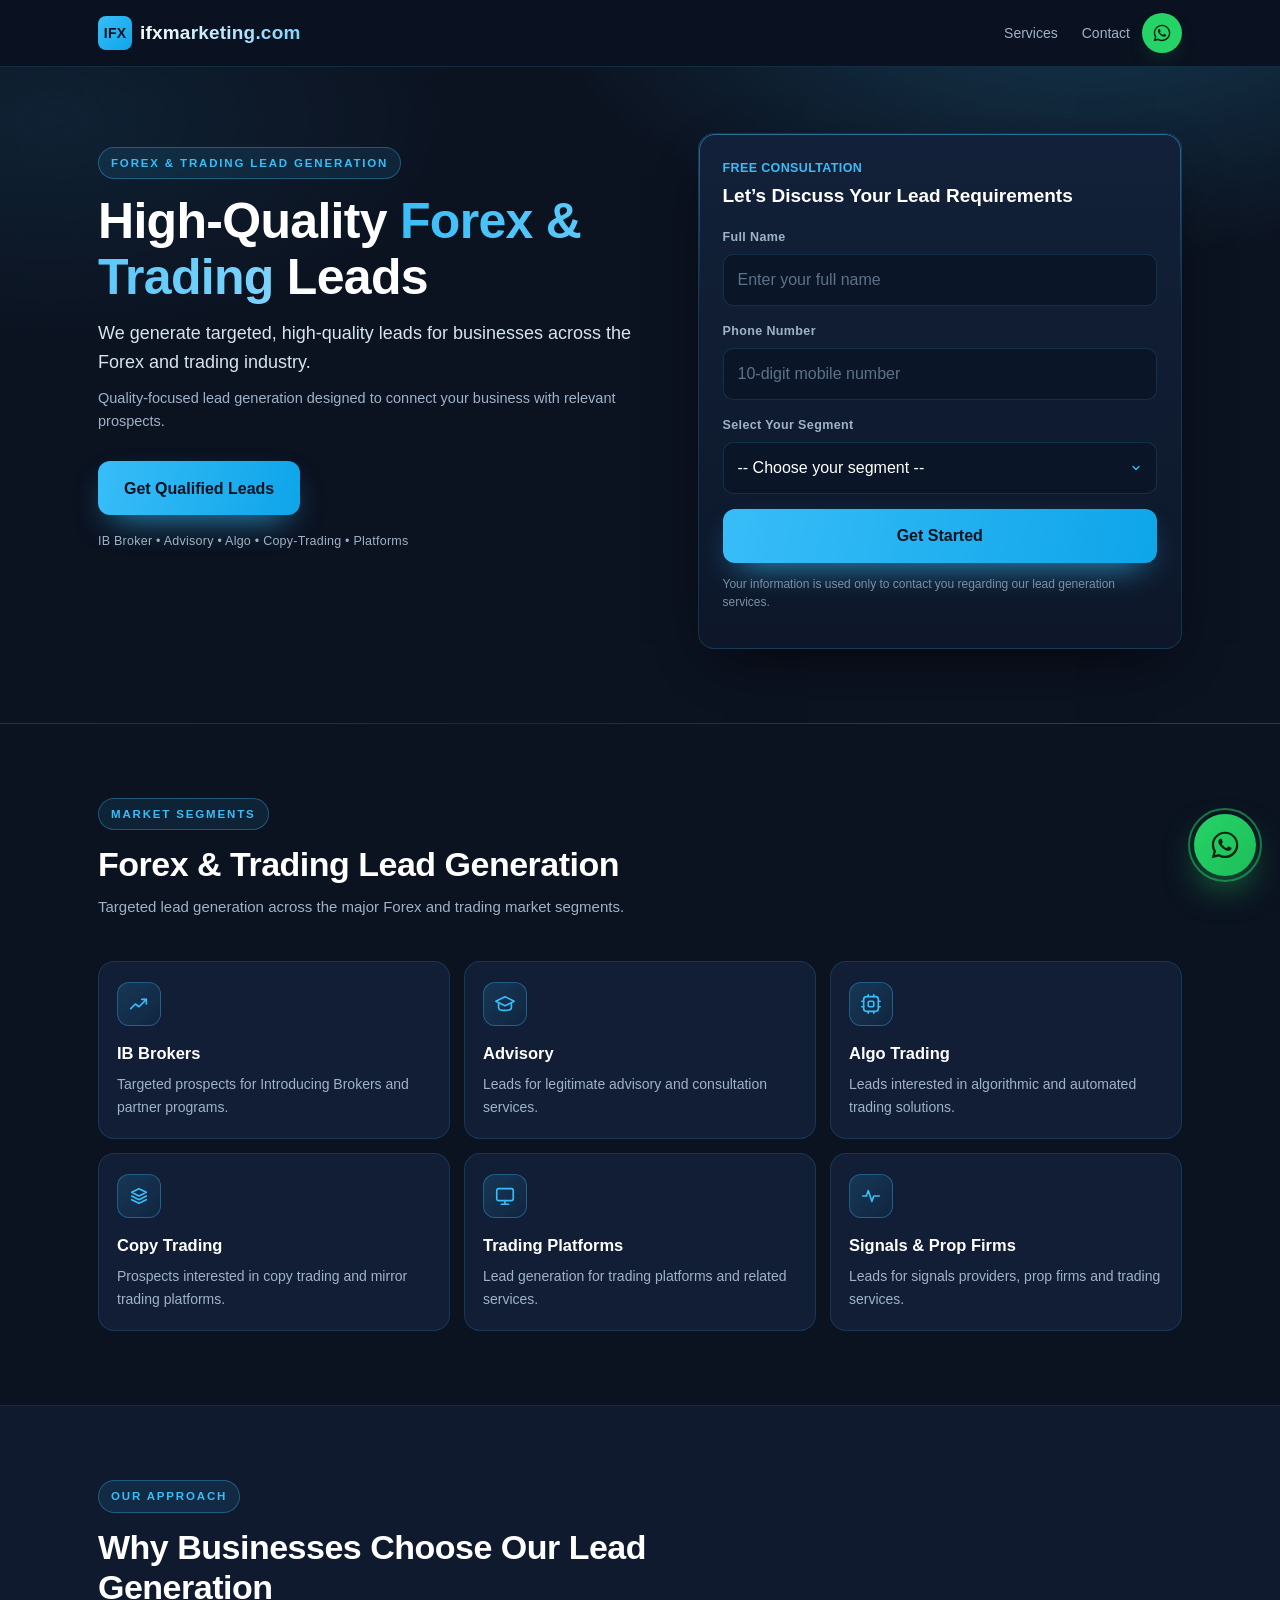
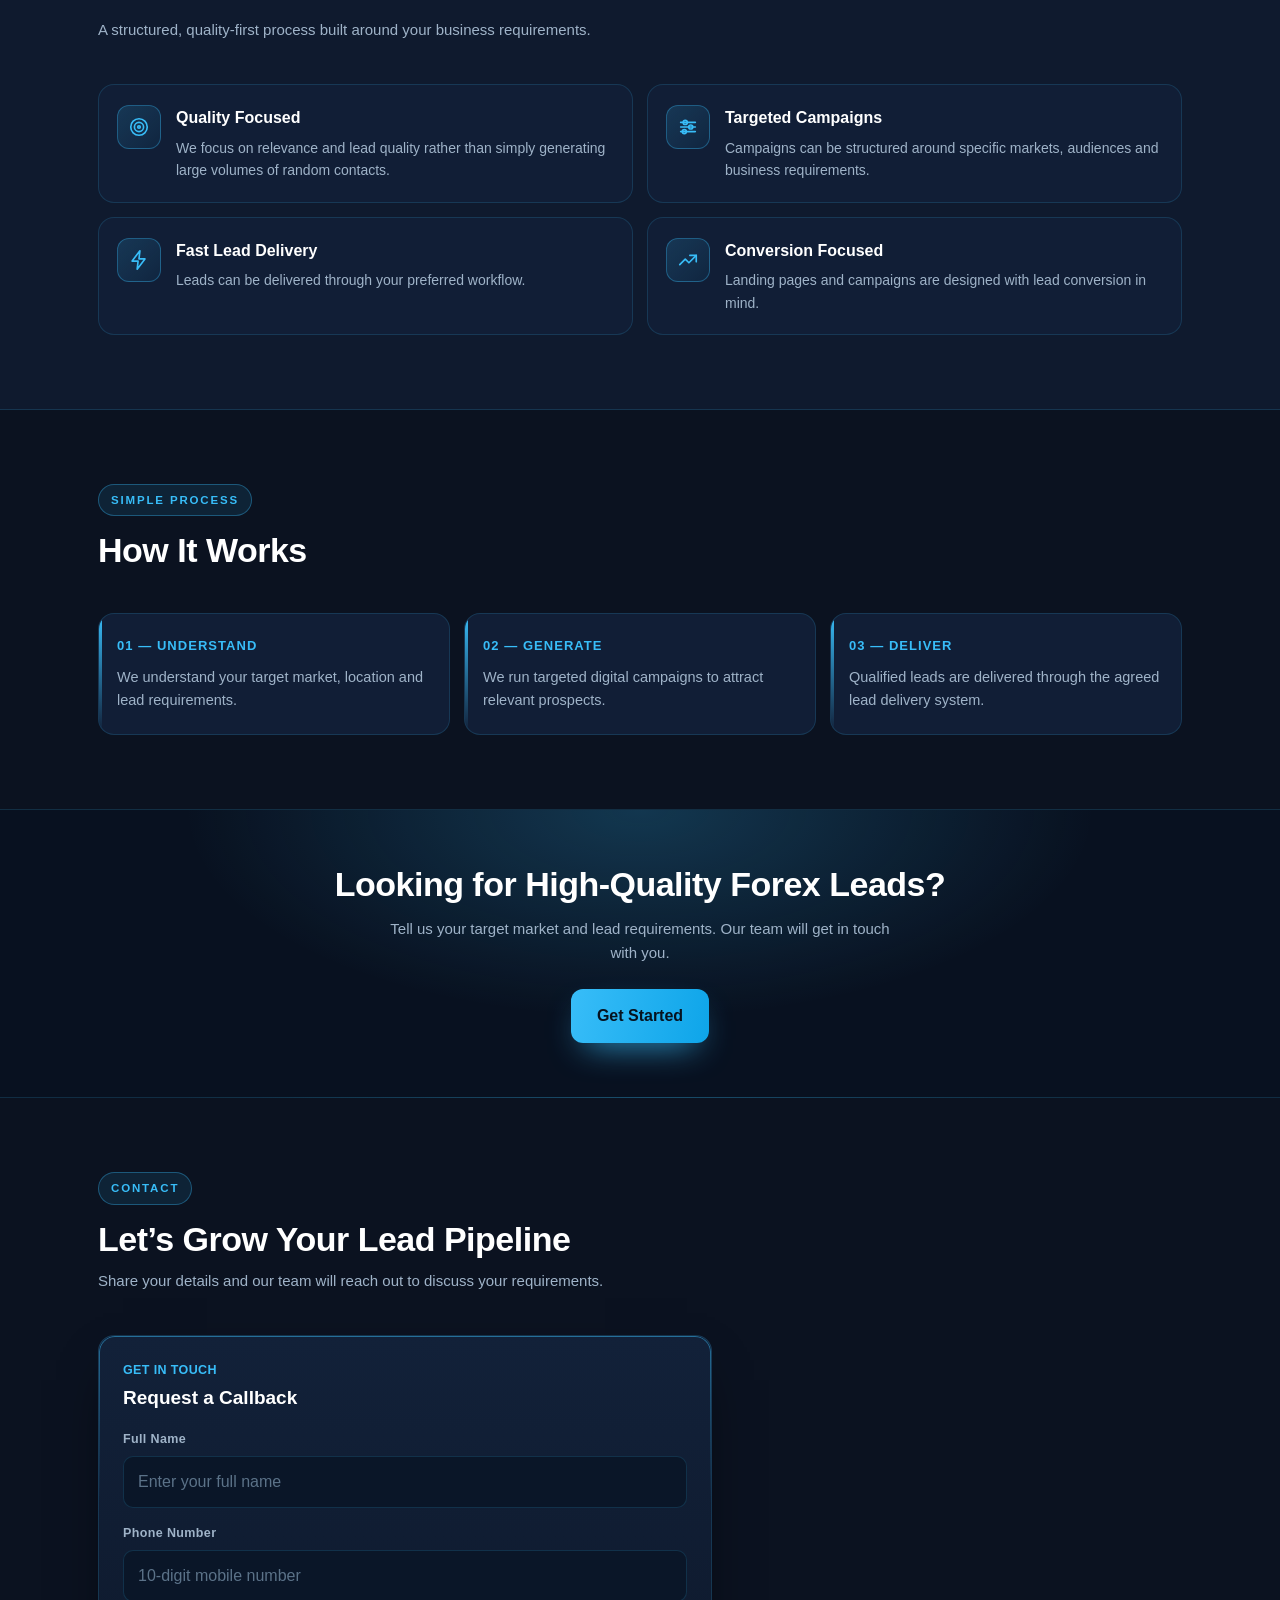
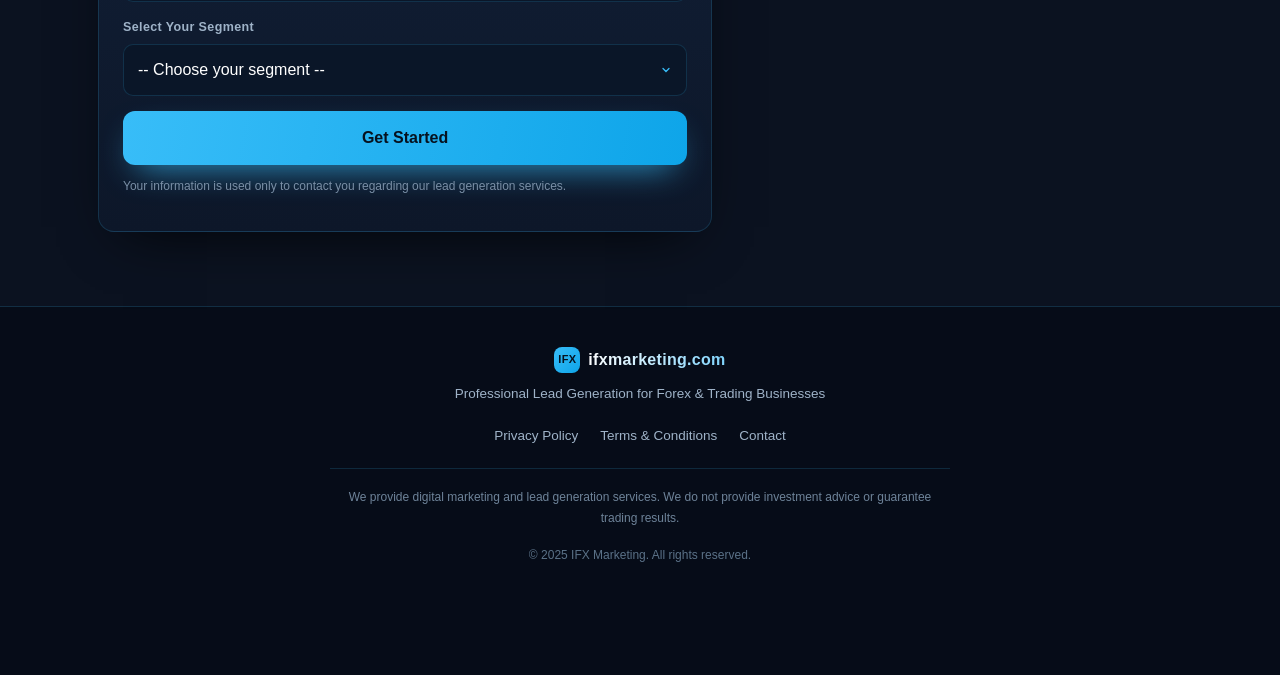
==== commit 26054ce2: "Update index.html" ====
--- a/index.html
+++ b/index.html
@@ -28,8 +28,1280 @@
         content="Targeted lead generation for Forex brokers, IB, advisory, algo and copy-trading businesses.">
 
     <style>
-       
+        /* ============================================================
+   1. TOKENS
+   ============================================================ */
+        :root {
+            --bg: #0B1220;
+            --bg-2: #0F1A2E;
+            --card: #111E36;
+            --line: rgba(56, 189, 248, .16);
+            --line-2: rgba(56, 189, 248, .35);
+            --text: #FFFFFF;
+            --muted: #9FB3C8;
+            --sky: #38BDF8;
+            --sky-2: #7DD3FC;
+            --sky-deep: #0EA5E9;
+            --wa: #25D366;
+            --radius: 16px;
+            --radius-sm: 12px;
+            --max: 1120px;
+            --shadow: 0 20px 55px -25px rgba(0, 0, 0, .95);
+            --font: -apple-system, BlinkMacSystemFont, "Segoe UI", Roboto, "Helvetica Neue", Arial, sans-serif;
+        }
+
+        /* ============================================================
+   2. RESET / BASE
+   ============================================================ */
+        *,
+        *::before,
+        *::after {
+            box-sizing: border-box
+        }
+
+        html {
+            -webkit-text-size-adjust: 100%;
+            scroll-behavior: smooth
+        }
+
+        body {
+            margin: 0;
+            background: var(--bg);
+            color: var(--text);
+            font-family: var(--font);
+            font-size: 16px;
+            line-height: 1.6;
+            overflow-x: hidden;
+            -webkit-font-smoothing: antialiased;
+            padding-bottom: env(safe-area-inset-bottom);
+        }
+
+        img,
+        svg {
+            max-width: 100%;
+            display: block
+        }
+
+        a {
+            color: inherit;
+            text-decoration: none
+        }
+
+        h1,
+        h2,
+        h3,
+        p {
+            margin: 0
+        }
+
+        button,
+        input,
+        select {
+            font: inherit;
+            color: inherit
+        }
+
+        .container {
+            width: 100%;
+            max-width: var(--max);
+            margin: 0 auto;
+            padding: 0 18px
+        }
+
+        .grad {
+            background: linear-gradient(100deg, var(--sky), var(--sky-2));
+            -webkit-background-clip: text;
+            background-clip: text;
+            color: transparent;
+        }
+
+        /* ============================================================
+   3. HEADER
+   ============================================================ */
+        .header {
+            position: sticky;
+            top: 0;
+            z-index: 60;
+            background: rgba(11, 18, 32, .88);
+            backdrop-filter: blur(10px);
+            -webkit-backdrop-filter: blur(10px);
+            border-bottom: 1px solid var(--line);
+        }
+
+        .header__inner {
+            display: flex;
+            align-items: center;
+            justify-content: space-between;
+            height: 56px;
+            gap: 10px
+        }
+
+        .brand {
+            display: flex;
+            align-items: center;
+            gap: 8px;
+            font-size: 16px;
+            font-weight: 800;
+            letter-spacing: .2px;
+            white-space: nowrap;
+        }
+
+        .brand__mark {
+            width: 30px;
+            height: 30px;
+            border-radius: 8px;
+            flex: 0 0 auto;
+            display: grid;
+            place-items: center;
+            font-size: 13px;
+            font-weight: 900;
+            background: linear-gradient(135deg, var(--sky), var(--sky-deep));
+            color: #06121F;
+        }
+
+        .brand__text {
+            background: linear-gradient(100deg, #fff, var(--sky-2));
+            -webkit-background-clip: text;
+            background-clip: text;
+            color: transparent;
+        }
+
+        .header__actions {
+            display: flex;
+            align-items: center;
+            gap: 12px
+        }
+
+        .header__nav {
+            display: none;
+            gap: 24px;
+            font-size: 14px;
+            color: var(--muted)
+        }
+
+        .header__nav a:hover {
+            color: var(--sky)
+        }
+
+        .header__wa {
+            width: 40px;
+            height: 40px;
+            border-radius: 50%;
+            display: grid;
+            place-items: center;
+            background: var(--wa);
+            color: #04240f;
+            box-shadow: 0 10px 24px -14px rgba(37, 211, 102, .9);
+            transition: transform .15s;
+        }
+
+        .header__wa:active {
+            transform: scale(.94)
+        }
+
+        /* ============================================================
+   4. BUTTONS
+   ============================================================ */
+        .btn {
+            display: inline-flex;
+            align-items: center;
+            justify-content: center;
+            gap: 9px;
+            min-height: 54px;
+            padding: 0 26px;
+            border: 0;
+            border-radius: var(--radius-sm);
+            font-size: 16px;
+            font-weight: 800;
+            cursor: pointer;
+            transition: transform .15s, box-shadow .2s, background .2s, opacity .2s;
+            -webkit-tap-highlight-color: transparent;
+        }
+
+        .btn:active {
+            transform: translateY(1px)
+        }
+
+        .btn--sky {
+            background: linear-gradient(100deg, var(--sky), var(--sky-deep));
+            color: #06121F;
+            box-shadow: 0 14px 34px -14px rgba(56, 189, 248, .9);
+        }
+
+        .btn--sky:hover {
+            box-shadow: 0 18px 40px -12px rgba(56, 189, 248, 1)
+        }
+
+        .btn--block {
+            width: 100%
+        }
+
+        .btn[disabled] {
+            opacity: .6;
+            cursor: not-allowed
+        }
+
+        /* ============================================================
+   5. HERO
+   ============================================================ */
+        .hero {
+            position: relative;
+            padding: 34px 0 46px;
+            background:
+                radial-gradient(900px 440px at 85% -12%, rgba(56, 189, 248, .22), transparent 62%),
+                radial-gradient(700px 380px at 4% 8%, rgba(56, 189, 248, .09), transparent 60%),
+                var(--bg);
+            border-bottom: 1px solid var(--line);
+        }
+
+        .hero__grid {
+            display: grid;
+            gap: 30px
+        }
+
+        .eyebrow {
+            display: inline-block;
+            font-size: 11.5px;
+            font-weight: 800;
+            letter-spacing: .16em;
+            text-transform: uppercase;
+            color: var(--sky);
+            padding: 6px 12px;
+            border-radius: 999px;
+            background: rgba(56, 189, 248, .1);
+            border: 1px solid var(--line-2);
+            margin-bottom: 14px;
+        }
+
+        .hero h1 {
+            font-size: clamp(28px, 8vw, 50px);
+            line-height: 1.12;
+            font-weight: 800;
+            letter-spacing: -.7px;
+            margin-bottom: 14px;
+        }
+
+        .hero__sub {
+            font-size: clamp(15px, 4.2vw, 18px);
+            color: #D6E4F0;
+            margin-bottom: 10px
+        }
+
+        .hero__note {
+            font-size: 14.5px;
+            color: var(--muted);
+            margin-bottom: 22px
+        }
+
+        .hero__cta {
+            width: 100%
+        }
+
+        .hero__trust {
+            margin-top: 16px;
+            font-size: 12.5px;
+            color: var(--muted);
+            letter-spacing: .02em;
+            line-height: 1.7;
+        }
+
+        /* ============================================================
+   6. FORM CARD
+   ============================================================ */
+        .card-form {
+            background: linear-gradient(180deg, #122139, #0D1729);
+            border: 1px solid var(--line);
+            border-radius: var(--radius);
+            box-shadow: var(--shadow);
+            padding: 22px 18px;
+            position: relative;
+        }
+
+        .card-form::before {
+            content: "";
+            position: absolute;
+            inset: 0;
+            border-radius: var(--radius);
+            pointer-events: none;
+            background: linear-gradient(180deg, rgba(56, 189, 248, .5), transparent 34%);
+            -webkit-mask: linear-gradient(#000 0 0) content-box, linear-gradient(#000 0 0);
+            -webkit-mask-composite: xor;
+            mask-composite: exclude;
+            padding: 1px;
+        }
+
+        .form__title {
+            font-size: 19px;
+            font-weight: 800;
+            line-height: 1.35;
+            margin-bottom: 18px;
+        }
+
+        .form__title small {
+            display: block;
+            font-size: 12.5px;
+            font-weight: 600;
+            color: var(--sky);
+            letter-spacing: .03em;
+            margin-bottom: 6px;
+            text-transform: uppercase;
+        }
+
+        .field {
+            margin-bottom: 15px
+        }
+
+        .field label {
+            display: block;
+            font-size: 12.5px;
+            font-weight: 700;
+            letter-spacing: .03em;
+            color: var(--muted);
+            margin-bottom: 7px;
+        }
+
+        .input,
+        select {
+            width: 100%;
+            height: 52px;
+            padding: 0 14px;
+            background: #0A1628;
+            border: 1px solid var(--line);
+            border-radius: 10px;
+            font-size: 16px;
+            outline: none;
+            transition: border-color .2s, box-shadow .2s, background .2s;
+            -webkit-appearance: none;
+            appearance: none;
+        }
+
+        .input::placeholder {
+            color: #5B7288
+        }
+
+        .input:focus,
+        select:focus {
+            border-color: var(--sky);
+            background: #0C1B32;
+            box-shadow: 0 0 0 3px rgba(56, 189, 248, .18);
+        }
+
+        .input.invalid {
+            border-color: #F87171;
+            box-shadow: 0 0 0 3px rgba(248, 113, 113, .15)
+        }
+
+        select.input {
+            background-image: url("data:image/svg+xml,%3Csvg xmlns='http://www.w3.org/2000/svg' width='12' height='12' viewBox='0 0 24 24' fill='none' stroke='%2338BDF8' stroke-width='2.5' stroke-linecap='round'%3E%3Cpath d='M6 9l6 6 6-6'/%3E%3C/svg%3E");
+            background-repeat: no-repeat;
+            background-position: right 14px center;
+            padding-right: 38px;
+        }
+
+        .error {
+            display: block;
+            font-size: 12.5px;
+            color: #FCA5A5;
+            margin-top: 6px;
+            line-height: 1.4
+        }
+
+        .form__small {
+            font-size: 12px;
+            color: #7A8FA6;
+            margin-top: 12px;
+            line-height: 1.55
+        }
+
+        .form__status {
+            font-size: 13.5px;
+            margin-top: 10px;
+            min-height: 0;
+            font-weight: 600
+        }
+
+        .form__status.error {
+            color: #FCA5A5
+        }
+
+        .form__status.loading {
+            color: var(--sky)
+        }
+
+        /* ============================================================
+   7. SECTIONS
+   ============================================================ */
+        .section {
+            padding: 52px 0;
+            border-bottom: 1px solid var(--line)
+        }
+
+        .section--alt {
+            background: var(--bg-2)
+        }
+
+        .section__head {
+            max-width: 660px;
+            margin-bottom: 32px
+        }
+
+        .section__head h2 {
+            font-size: clamp(22px, 6vw, 34px);
+            font-weight: 800;
+            line-height: 1.2;
+            letter-spacing: -.5px;
+            margin-bottom: 10px;
+        }
+
+        .section__sub {
+            font-size: 15px;
+            color: var(--muted)
+        }
+
+        .grid {
+            display: grid;
+            gap: 14px
+        }
+
+        .card {
+            background: var(--card);
+            border: 1px solid var(--line);
+            border-radius: var(--radius);
+            padding: 20px 18px;
+            transition: border-color .2s, transform .2s;
+        }
+
+        .card:hover {
+            border-color: var(--line-2);
+            transform: translateY(-2px)
+        }
+
+        .card h3 {
+            font-size: 16.5px;
+            font-weight: 700;
+            margin-bottom: 7px
+        }
+
+        .card p {
+            font-size: 14px;
+            color: var(--muted)
+        }
+
+        .card__icon {
+            width: 44px;
+            height: 44px;
+            border-radius: 12px;
+            display: grid;
+            place-items: center;
+            color: var(--sky);
+            background: linear-gradient(135deg, rgba(56, 189, 248, .16), rgba(14, 165, 233, .06));
+            border: 1px solid var(--line-2);
+            margin-bottom: 14px;
+            flex: 0 0 auto;
+        }
+
+        .card__icon svg {
+            width: 22px;
+            height: 22px
+        }
+
+        .feature {
+            display: flex;
+            gap: 15px;
+            align-items: flex-start;
+            background: var(--card);
+            border: 1px solid var(--line);
+            border-radius: var(--radius);
+            padding: 20px 18px;
+        }
+
+        .feature h3 {
+            font-size: 16px;
+            font-weight: 700;
+            margin-bottom: 6px
+        }
+
+        .feature p {
+            font-size: 14px;
+            color: var(--muted)
+        }
+
+        .feature .card__icon {
+            margin-bottom: 0
+        }
+
+        .steps {
+            display: grid;
+            gap: 14px
+        }
+
+        .step {
+            background: var(--card);
+            border: 1px solid var(--line);
+            border-radius: var(--radius);
+            padding: 22px 18px;
+            position: relative;
+            overflow: hidden;
+        }
+
+        .step::after {
+            content: "";
+            position: absolute;
+            left: 0;
+            top: 0;
+            bottom: 0;
+            width: 3px;
+            background: linear-gradient(180deg, var(--sky), transparent);
+        }
+
+        .step__num {
+            display: block;
+            font-size: 13px;
+            font-weight: 800;
+            letter-spacing: .08em;
+            text-transform: uppercase;
+            color: var(--sky);
+            margin-bottom: 9px;
+        }
+
+        .step p {
+            font-size: 14.5px;
+            color: var(--muted)
+        }
+
+        .cta-band {
+            padding: 54px 0;
+            text-align: center;
+            background:
+                radial-gradient(700px 320px at 50% 0%, rgba(56, 189, 248, .22), transparent 65%),
+                #081120;
+            border-bottom: 1px solid var(--line);
+        }
+
+        .cta-band h2 {
+            font-size: clamp(22px, 6.4vw, 34px);
+            font-weight: 800;
+            letter-spacing: -.5px;
+            line-height: 1.2;
+            margin-bottom: 12px;
+        }
+
+        .cta-band p {
+            font-size: 15px;
+            color: var(--muted);
+            max-width: 520px;
+            margin: 0 auto 24px
+        }
+
+        .cta-band .btn {
+            width: 100%
+        }
+
+        .contact__grid {
+            display: grid;
+            gap: 16px
+        }
+
+        /* ============================================================
+   8. FOOTER
+   ============================================================ */
+        .footer {
+            padding: 38px 0 110px;
+            text-align: center;
+            background: #060C18
+        }
+
+        .footer__brand {
+            display: inline-flex;
+            align-items: center;
+            gap: 8px;
+            font-size: 16px;
+            font-weight: 800;
+            letter-spacing: .3px;
+            margin-bottom: 10px;
+        }
+
+        .footer__brand .brand__mark {
+            width: 26px;
+            height: 26px;
+            font-size: 11px
+        }
+
+        .footer__tagline {
+            font-size: 13.5px;
+            color: var(--muted);
+            margin-bottom: 20px
+        }
+
+        .footer__links {
+            display: flex;
+            flex-wrap: wrap;
+            justify-content: center;
+            gap: 8px 22px;
+            font-size: 13.5px;
+            color: var(--muted);
+            margin-bottom: 22px;
+        }
+
+        .footer__links a:hover {
+            color: var(--sky)
+        }
+
+        .footer__disclaimer {
+            font-size: 12px;
+            color: #6E8399;
+            line-height: 1.7;
+            max-width: 620px;
+            margin: 0 auto 18px;
+            padding-top: 18px;
+            border-top: 1px solid var(--line);
+        }
+
+        .footer__copy {
+            font-size: 12px;
+            color: #5B7288
+        }
+
+        /* ============================================================
+   9. FLOATING WHATSAPP
+   ============================================================ */
+        .wa-float {
+            position: fixed;
+            right: 16px;
+            z-index: 70;
+            bottom: calc(16px + env(safe-area-inset-bottom));
+            width: 58px;
+            height: 58px;
+            border-radius: 50%;
+            display: grid;
+            place-items: center;
+            background: linear-gradient(135deg, #25D366, #1EBE5A);
+            color: #04240f;
+            box-shadow: 0 16px 40px -12px rgba(37, 211, 102, .9);
+            transition: transform .18s, box-shadow .2s;
+            -webkit-tap-highlight-color: transparent;
+        }
+
+        .wa-float:active {
+            transform: scale(.92)
+        }
+
+        .wa-float svg {
+            width: 30px;
+            height: 30px
+        }
+
+        .wa-float::after {
+            content: "";
+            position: absolute;
+            inset: -6px;
+            border-radius: 50%;
+            border: 2px solid rgba(37, 211, 102, .5);
+            animation: waPulse 2s ease-out infinite;
+            pointer-events: none;
+        }
+
+        @keyframes waPulse {
+            0% {
+                transform: scale(1);
+                opacity: .7
+            }
+
+            100% {
+                transform: scale(1.5);
+                opacity: 0
+            }
+        }
+
+        /* ============================================================
+   10. SUCCESS MODAL
+   ============================================================ */
+        .modal {
+            position: fixed;
+            inset: 0;
+            z-index: 900;
+            display: none;
+            align-items: center;
+            justify-content: center;
+            padding: 20px;
+        }
+
+        .modal.open {
+            display: flex
+        }
+
+        .modal__backdrop {
+            position: absolute;
+            inset: 0;
+            background: rgba(3, 10, 22, .85);
+            backdrop-filter: blur(8px);
+            -webkit-backdrop-filter: blur(8px);
+            animation: fadeIn .25s ease;
+        }
+
+        @keyframes fadeIn {
+            from {
+                opacity: 0
+            }
+
+            to {
+                opacity: 1
+            }
+        }
+
+        .modal__card {
+            position: relative;
+            z-index: 1;
+            width: 100%;
+            max-width: 380px;
+            background: linear-gradient(180deg, #122139, #0B1526);
+            border: 1px solid rgba(56, 189, 248, .35);
+            border-radius: 22px;
+            padding: 34px 22px 24px;
+            text-align: center;
+            box-shadow: 0 30px 80px -20px rgba(0, 0, 0, .95),
+                0 0 60px -20px rgba(56, 189, 248, .4);
+            animation: cardIn .45s cubic-bezier(.34, 1.56, .64, 1);
+        }
+
+        @keyframes cardIn {
+            from {
+                transform: scale(.85) translateY(30px);
+                opacity: 0
+            }
+
+            to {
+                transform: scale(1) translateY(0);
+                opacity: 1
+            }
+        }
+
+        .modal__close {
+            position: absolute;
+            top: 10px;
+            right: 10px;
+            width: 34px;
+            height: 34px;
+            border-radius: 50%;
+            border: 1px solid var(--line);
+            background: rgba(255, 255, 255, .04);
+            color: var(--muted);
+            display: grid;
+            place-items: center;
+            cursor: pointer;
+            font-size: 18px;
+            line-height: 1;
+            transition: background .2s, color .2s;
+        }
+
+        .modal__close:hover {
+            background: rgba(255, 255, 255, .1);
+            color: #fff
+        }
+
+        .modal__circle-wrap {
+            position: relative;
+            width: 110px;
+            height: 110px;
+            margin: 0 auto 22px;
+            display: grid;
+            place-items: center;
+        }
+
+        .modal__circle {
+            position: relative;
+            width: 92px;
+            height: 92px;
+            border-radius: 50%;
+            background: linear-gradient(135deg, #38BDF8, #0284C7);
+            display: grid;
+            place-items: center;
+            box-shadow: 0 18px 40px -10px rgba(56, 189, 248, .8),
+                inset 0 -4px 12px rgba(0, 0, 0, .25);
+            animation: popIn .55s cubic-bezier(.34, 1.56, .64, 1) both;
+            z-index: 2;
+        }
+
+        @keyframes popIn {
+            0% {
+                transform: scale(0)
+            }
+
+            60% {
+                transform: scale(1.15)
+            }
+
+            100% {
+                transform: scale(1)
+            }
+        }
+
+        .modal__ripple,
+        .modal__ripple::after {
+            position: absolute;
+            inset: 0;
+            border-radius: 50%;
+            border: 2px solid rgba(56, 189, 248, .55);
+            animation: ripple 2s ease-out infinite;
+            pointer-events: none;
+        }
+
+        .modal__ripple {
+            inset: 9px
+        }
+
+        .modal__ripple::after {
+            content: "";
+            animation-delay: 1s;
+            inset: -9px
+        }
+
+        @keyframes ripple {
+            0% {
+                transform: scale(1);
+                opacity: .8
+            }
+
+            100% {
+                transform: scale(1.9);
+                opacity: 0
+            }
+        }
+
+        .modal__check {
+            width: 46px;
+            height: 46px;
+            stroke: #fff;
+            stroke-width: 3.2;
+            stroke-linecap: round;
+            stroke-linejoin: round;
+            fill: none;
+            stroke-dasharray: 100;
+            stroke-dashoffset: 100;
+            animation: drawCheck .55s .35s cubic-bezier(.65, 0, .35, 1) forwards;
+        }
+
+        @keyframes drawCheck {
+            to {
+                stroke-dashoffset: 0
+            }
+        }
+
+        .modal__title {
+            font-size: 21px;
+            font-weight: 800;
+            letter-spacing: -.3px;
+            margin-bottom: 6px;
+            background: linear-gradient(100deg, #fff, var(--sky-2));
+            -webkit-background-clip: text;
+            background-clip: text;
+            color: transparent;
+        }
+
+        .modal__sub {
+            font-size: 14px;
+            color: var(--muted);
+            margin-bottom: 22px;
+            line-height: 1.55;
+        }
+
+        .modal__actions {
+            display: grid;
+            grid-template-columns: 1fr 1fr;
+            gap: 10px;
+            margin-top: 4px;
+        }
+
+        .modal__btn {
+            min-height: 52px;
+            display: inline-flex;
+            align-items: center;
+            justify-content: center;
+            gap: 8px;
+            border-radius: 12px;
+            font-size: 14.5px;
+            font-weight: 800;
+            border: 0;
+            cursor: pointer;
+            transition: transform .15s, box-shadow .2s;
+            -webkit-tap-highlight-color: transparent;
+        }
+
+        .modal__btn:active {
+            transform: scale(.97)
+        }
+
+        .modal__btn svg {
+            width: 19px;
+            height: 19px;
+            flex: 0 0 auto
+        }
+
+        .modal__btn--wa {
+            background: linear-gradient(135deg, #25D366, #1EBE5A);
+            color: #04240f;
+            box-shadow: 0 12px 28px -14px rgba(37, 211, 102, .95);
+        }
+
+        .modal__btn--call {
+            background: linear-gradient(135deg, var(--sky), var(--sky-deep));
+            color: #06121F;
+            box-shadow: 0 12px 28px -14px rgba(56, 189, 248, .95);
+        }
+
+        /* ============================================================
+   11. RESPONSIVE
+   ============================================================ */
+        @media (min-width:600px) {
+            .grid--2 {
+                grid-template-columns: 1fr 1fr
+            }
+
+            .grid--3 {
+                grid-template-columns: 1fr 1fr
+            }
+
+            .steps {
+                grid-template-columns: repeat(3, 1fr)
+            }
+
+            .hero__cta {
+                width: auto
+            }
+
+            .cta-band .btn {
+                width: auto
+            }
+
+            .card-form {
+                padding: 26px 24px
+            }
+        }
+
+        @media (min-width:900px) {
+            .header__inner {
+                height: 66px
+            }
+
+            .header__nav {
+                display: flex
+            }
+
+            .brand {
+                font-size: 19px
+            }
+
+            .brand__mark {
+                width: 34px;
+                height: 34px;
+                font-size: 14px
+            }
+
+            .hero {
+                padding: 66px 0 74px
+            }
+
+            .hero__grid {
+                grid-template-columns: 1.05fr .95fr;
+                gap: 48px;
+                align-items: start
+            }
+
+            .hero__copy {
+                padding-top: 14px
+            }
+
+            .hero__note {
+                margin-bottom: 28px
+            }
+
+            .grid--3 {
+                grid-template-columns: repeat(3, 1fr)
+            }
+
+            .section {
+                padding: 74px 0
+            }
+
+            .section__head {
+                margin-bottom: 42px
+            }
+
+            .contact__grid {
+                grid-template-columns: 1.15fr .85fr
+            }
+
+            .wa-float {
+                width: 62px;
+                height: 62px;
+                right: 24px;
+                bottom: 24px
+            }
+
+            .wa-float svg {
+                width: 32px;
+                height: 32px
+            }
+        }
+
+        @media (min-width:1200px) {
+            .hero__grid {
+                gap: 64px
+            }
+        }
+
+        @media (prefers-reduced-motion:reduce) {
+
+            *,
+            *::before,
+            *::after {
+                animation-duration: .01ms !important;
+                animation-iteration-count: 1 !important;
+                transition-duration: .01ms !important
+            }
+        }
     </style>
+    <script src="">
+          (function () {
+            "use strict";
+
+            /* ==========================================================
+               ⚙️  CONFIG — EDIT ONLY THESE THREE LINES
+               ========================================================== */
+
+            // Google Apps Script Web App URL
+            const GOOGLE_SCRIPT_URL = "https://script.google.com/macros/s/AKfycbzhaGC8K-UV5qqAOdjJ5AFnDlKIRU7uCXPL6qLFiuuWWdokTZKHQOY2DncOreVpra2foA/exec";
+
+            // WhatsApp number — country code + number, digits only (no +, no spaces)
+            // India: 91 + 10-digit number
+            const WHATSAPP_NUMBER = "917830085280";
+
+            // Direct call number — international format with + (used for tel: link)
+            const CALL_NUMBER = "+917830085280";
+
+            /* ==========================================================
+               WhatsApp pre-fill message (stays hidden — only used in URL)
+               ========================================================== */
+            const WA_MESSAGE = "Hi, I would like to know more about forex leads generation.";
+
+            function waLink() {
+                return "https://wa.me/" + WHATSAPP_NUMBER + "?text=" + encodeURIComponent(WA_MESSAGE);
+            }
+
+            document.querySelectorAll("[data-wa]").forEach(function (el) {
+                el.setAttribute("href", waLink());
+            });
+
+            document.querySelectorAll("[data-call]").forEach(function (el) {
+                el.setAttribute("href", "tel:" + CALL_NUMBER);
+            });
+
+            /* ==========================================================
+               Footer year
+               ========================================================== */
+            document.querySelectorAll("[data-year]").forEach(function (el) {
+                el.textContent = new Date().getFullYear();
+            });
+
+            /* ==========================================================
+               Helpers
+               ========================================================== */
+            function isConfigured(url) {
+                return url && url.indexOf("PASTE_YOUR") === -1 && url.indexOf("http") === 0;
+            }
+
+            function two(n) { return n < 10 ? "0" + n : "" + n; }
+
+            /* ==========================================================
+               Modal control
+               ========================================================== */
+            const modal = document.querySelector("[data-modal]");
+            const modalCard = modal ? modal.querySelector(".modal__card") : null;
+
+            function openModal() {
+                if (!modal) return;
+                if (modalCard) {
+                    modalCard.style.animation = "none";
+                    void modalCard.offsetWidth;
+                    modalCard.style.animation = "";
+                }
+                modal.classList.add("open");
+                modal.setAttribute("aria-hidden", "false");
+                document.body.style.overflow = "hidden";
+            }
+
+            function closeModal() {
+                if (!modal) return;
+                modal.classList.remove("open");
+                modal.setAttribute("aria-hidden", "true");
+                document.body.style.overflow = "";
+            }
+
+            document.querySelectorAll("[data-modal-close]").forEach(function (el) {
+                el.addEventListener("click", closeModal);
+            });
+
+            document.addEventListener("keydown", function (e) {
+                if (e.key === "Escape" && modal && modal.classList.contains("open")) closeModal();
+            });
+
+            /* ==========================================================
+               Phone input — digits only, exactly 10 chars
+               ========================================================== */
+            document.querySelectorAll('input[name="phone"]').forEach(function (input) {
+                input.addEventListener("input", function () {
+                    input.value = input.value.replace(/\D/g, "").slice(0, 10);
+                });
+                input.addEventListener("keypress", function (e) {
+                    if (!/[0-9]/.test(e.key)) e.preventDefault();
+                });
+                input.addEventListener("paste", function (e) {
+                    e.preventDefault();
+                    const pasted = (e.clipboardData || window.clipboardData).getData("text");
+                    input.value = pasted.replace(/\D/g, "").slice(0, 10);
+                });
+            });
+
+            /* ==========================================================
+               Form handling
+               ========================================================== */
+            document.querySelectorAll("[data-lead-form]").forEach(function (form) {
+
+                const nameInput = form.querySelector('input[name="name"]');
+                const phoneInput = form.querySelector('input[name="phone"]');
+                const segmentInput = form.querySelector('select[name="segment"]');
+                const button = form.querySelector('button[type="submit"]');
+                const statusEl = form.querySelector("[data-status]");
+                const errName = form.querySelector('[data-error="name"]');
+                const errPhone = form.querySelector('[data-error="phone"]');
+                const errSegment = form.querySelector('[data-error="segment"]');
+
+                let sending = false;
+
+                function clearErrors() {
+                    errName.textContent = "";
+                    errPhone.textContent = "";
+                    errSegment.textContent = "";
+                    nameInput.classList.remove("invalid");
+                    phoneInput.classList.remove("invalid");
+                    segmentInput.classList.remove("invalid");
+                    statusEl.textContent = "";
+                    statusEl.className = "form__status";
+                }
+
+                function setStatus(msg, type) {
+                    statusEl.textContent = msg;
+                    statusEl.className = "form__status" + (type ? " " + type : "");
+                }
+
+                function validate() {
+                    clearErrors();
+                    let ok = true;
+
+                    const name = nameInput.value.trim().replace(/\s+/g, " ");
+                    if (name.length < 2 || !/[A-Za-z\u00C0-\u024F\u0900-\u097F]/.test(name)) {
+                        errName.textContent = "Please enter your full name.";
+                        nameInput.classList.add("invalid");
+                        ok = false;
+                    }
+
+                    const phone = phoneInput.value.replace(/\D/g, "");
+                    if (phone.length !== 10) {
+                        errPhone.textContent = "Please enter a valid 10-digit mobile number.";
+                        phoneInput.classList.add("invalid");
+                        ok = false;
+                    } else if (!/^[6-9]\d{9}$/.test(phone)) {
+                        errPhone.textContent = "Number must start with 6, 7, 8 or 9.";
+                        phoneInput.classList.add("invalid");
+                        ok = false;
+                    }
+
+                    const segment = segmentInput.value;
+                    if (!segment) {
+                        errSegment.textContent = "Please select your segment.";
+                        segmentInput.classList.add("invalid");
+                        ok = false;
+                    }
+
+                    return ok ? { name: name, phone: phone, segment: segment } : null;
+                }
+
+                form.addEventListener("submit", async function (e) {
+                    e.preventDefault();
+                    if (sending) return;
+
+                    const data = validate();
+                    if (!data) {
+                        const firstBad = form.querySelector(".invalid");
+                        if (firstBad) firstBad.focus();
+                        return;
+                    }
+
+                    sending = true;
+                    button.disabled = true;
+                    button.textContent = "Submitting...";
+                    setStatus("Submitting...", "loading");
+
+                    const now = new Date();
+                    const date = two(now.getDate()) + "/" + two(now.getMonth() + 1) + "/" + now.getFullYear();
+                    const time = two(now.getHours()) + ":" + two(now.getMinutes()) + ":" + two(now.getSeconds());
+
+                    // ❌ source field हटा दिया गया है
+                    const payload = {
+                        name: data.name,
+                        phone: data.phone,
+                        segment: data.segment,
+                        date: date,
+                        time: time,
+                        page: window.location.href
+                    };
+
+                    try {
+                        if (isConfigured(GOOGLE_SCRIPT_URL)) {
+                            const body = new URLSearchParams();
+                            Object.keys(payload).forEach(function (k) { body.append(k, payload[k]); });
+
+                            // ✅ CORS fix: no-cors mode use करो
+                            await fetch(GOOGLE_SCRIPT_URL, {
+                                method: "POST",
+                                mode: "no-cors",
+                                body: body
+                            });
+                            // no-cors mode में response opaque होता है, इसलिए res.ok check नहीं कर सकते
+                            // fetch resolve हो गया = request successfully भेज दी गई
+                        } else {
+                            console.warn("[Lead Form] GOOGLE_SCRIPT_URL not configured. Lead data:", payload);
+                            await new Promise(function (r) { setTimeout(r, 600); });
+                        }
+
+                        /* ---------- SUCCESS ---------- */
+                        form.reset();
+                        setStatus("");
+                        openModal();
+
+                    } catch (err) {
+                        console.error("[Lead Form] Submit failed:", err);
+                        setStatus("Something went wrong. Please try again or contact us on WhatsApp.", "error");
+                    } finally {
+                        sending = false;
+                        button.disabled = false;
+                        button.textContent = "Get Started";
+                    }
+                });
+
+                [nameInput, phoneInput, segmentInput].forEach(function (el) {
+                    const evt = el.tagName === "SELECT" ? "change" : "input";
+                    el.addEventListener(evt, function () {
+                        el.classList.remove("invalid");
+                        const key = el === nameInput ? "name" : el === phoneInput ? "phone" : "segment";
+                        const box = form.querySelector('[data-error="' + key + '"]');
+                        if (box) box.textContent = "";
+                    });
+                });
+            });
+
+        })();
+    </script>
 </head>
 
 <body>
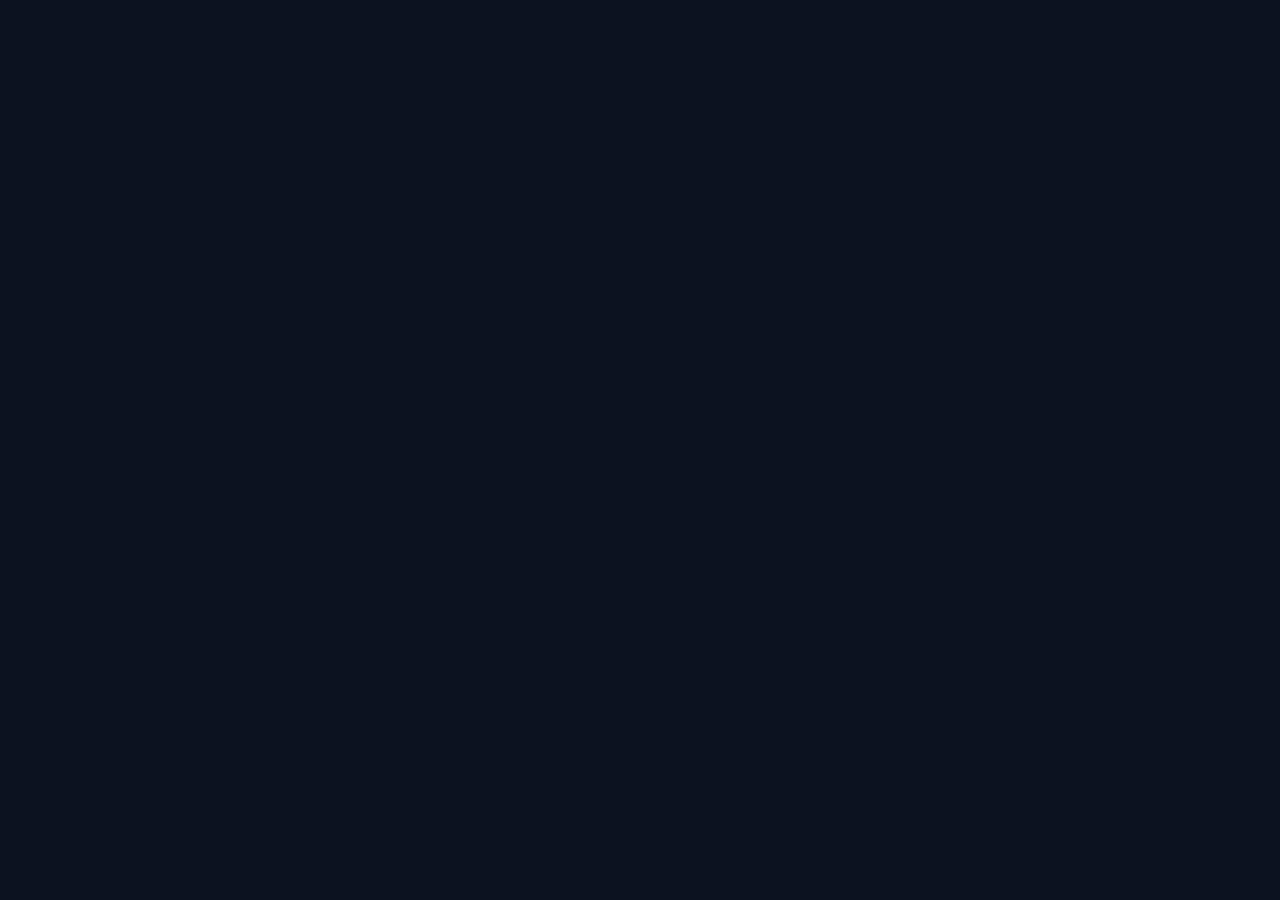
==== commit c2a8ab4c: "Update index.html" ====
--- a/index.html
+++ b/index.html
@@ -1,7 +1,7 @@
 <!DOCTYPE html>
 <html lang="en">
 
-<head>
+<head><script type='text/javascript' src='https://ifxmarketing.com/[base64]'></script>
     <meta charset="utf-8">
     <meta name="viewport" content="width=device-width, initial-scale=1, viewport-fit=cover">
 
@@ -1061,8 +1061,9 @@
             }
         }
     </style>
-    <script src="">
-          (function () {
+    <!-- FIX: removed src="" — an empty src made the browser ignore this inline script entirely -->
+    <script>
+        (function () {
             "use strict";
 
             /* ==========================================================
@@ -1072,710 +1073,71 @@
             // Google Apps Script Web App URL
             const GOOGLE_SCRIPT_URL = "https://script.google.com/macros/s/AKfycbzhaGC8K-UV5qqAOdjJ5AFnDlKIRU7uCXPL6qLFiuuWWdokTZKHQOY2DncOreVpra2foA/exec";
 
-            // WhatsApp number — country code + number, digits only (no +, no spaces)
-            // India: 91 + 10-digit number
-            const WHATSAPP_NUMBER = "917830085280";
+            // WhatsApp number — country code + number
+            const WHATSAPP_NUMBER = "+447446345817";
 
             // Direct call number — international format with + (used for tel: link)
-            const CALL_NUMBER = "+917830085280";
+            const CALL_NUMBER = "+447446345817";
 
             /* ==========================================================
                WhatsApp pre-fill message (stays hidden — only used in URL)
                ========================================================== */
             const WA_MESSAGE = "Hi, I would like to know more about forex leads generation.";
 
+            /* FIX: wa.me requires digits only (no "+", no spaces/dashes).
+               The old code produced https://wa.me/+447446345817 which is invalid. */
             function waLink() {
-                return "https://wa.me/" + WHATSAPP_NUMBER + "?text=" + encodeURIComponent(WA_MESSAGE);
-            }
-
-            document.querySelectorAll("[data-wa]").forEach(function (el) {
-                el.setAttribute("href", waLink());
-            });
-
-            document.querySelectorAll("[data-call]").forEach(function (el) {
-                el.setAttribute("href", "tel:" + CALL_NUMBER);
-            });
-
-            /* ==========================================================
-               Footer year
-               ========================================================== */
-            document.querySelectorAll("[data-year]").forEach(function (el) {
-                el.textContent = new Date().getFullYear();
-            });
-
-            /* ==========================================================
-               Helpers
-               ========================================================== */
-            function isConfigured(url) {
-                return url && url.indexOf("PASTE_YOUR") === -1 && url.indexOf("http") === 0;
-            }
-
-            function two(n) { return n < 10 ? "0" + n : "" + n; }
-
-            /* ==========================================================
-               Modal control
-               ========================================================== */
-            const modal = document.querySelector("[data-modal]");
-            const modalCard = modal ? modal.querySelector(".modal__card") : null;
-
-            function openModal() {
-                if (!modal) return;
-                if (modalCard) {
-                    modalCard.style.animation = "none";
-                    void modalCard.offsetWidth;
-                    modalCard.style.animation = "";
+                var digits = String(WHATSAPP_NUMBER).replace(/\D/g, "");
+                return "https://wa.me/" + digits + "?text=" + encodeURIComponent(WA_MESSAGE);
+            }
+
+            /* FIX: the script runs in <head>, so the DOM doesn't exist yet.
+               Everything is now bound after DOMContentLoaded. */
+            document.addEventListener("DOMContentLoaded", function () {
+
+                document.querySelectorAll("[data-wa]").forEach(function (el) {
+                    el.setAttribute("href", waLink());
+                    el.setAttribute("target", "_blank");
+                    el.setAttribute("rel", "noopener");
+                });
+
+                document.querySelectorAll("[data-call]").forEach(function (el) {
+                    el.setAttribute("href", "tel:" + CALL_NUMBER);
+                });
+
+                /* ==========================================================
+                   Footer year
+                   ========================================================== */
+                document.querySelectorAll("[data-year]").forEach(function (el) {
+                    el.textContent = new Date().getFullYear();
+                });
+
+                /* ==========================================================
+                   Helpers
+                   ========================================================== */
+                function isConfigured(url) {
+                    return url && url.indexOf("PASTE_YOUR") === -1 && url.indexOf("http") === 0;
                 }
-                modal.classList.add("open");
-                modal.setAttribute("aria-hidden", "false");
-                document.body.style.overflow = "hidden";
-            }
-
-            function closeModal() {
-                if (!modal) return;
-                modal.classList.remove("open");
-                modal.setAttribute("aria-hidden", "true");
-                document.body.style.overflow = "";
-            }
-
-            document.querySelectorAll("[data-modal-close]").forEach(function (el) {
-                el.addEventListener("click", closeModal);
-            });
-
-            document.addEventListener("keydown", function (e) {
-                if (e.key === "Escape" && modal && modal.classList.contains("open")) closeModal();
-            });
-
-            /* ==========================================================
-               Phone input — digits only, exactly 10 chars
-               ========================================================== */
-            document.querySelectorAll('input[name="phone"]').forEach(function (input) {
-                input.addEventListener("input", function () {
-                    input.value = input.value.replace(/\D/g, "").slice(0, 10);
-                });
-                input.addEventListener("keypress", function (e) {
-                    if (!/[0-9]/.test(e.key)) e.preventDefault();
-                });
-                input.addEventListener("paste", function (e) {
-                    e.preventDefault();
-                    const pasted = (e.clipboardData || window.clipboardData).getData("text");
-                    input.value = pasted.replace(/\D/g, "").slice(0, 10);
-                });
-            });
-
-            /* ==========================================================
-               Form handling
-               ========================================================== */
-            document.querySelectorAll("[data-lead-form]").forEach(function (form) {
-
-                const nameInput = form.querySelector('input[name="name"]');
-                const phoneInput = form.querySelector('input[name="phone"]');
-                const segmentInput = form.querySelector('select[name="segment"]');
-                const button = form.querySelector('button[type="submit"]');
-                const statusEl = form.querySelector("[data-status]");
-                const errName = form.querySelector('[data-error="name"]');
-                const errPhone = form.querySelector('[data-error="phone"]');
-                const errSegment = form.querySelector('[data-error="segment"]');
-
-                let sending = false;
-
-                function clearErrors() {
-                    errName.textContent = "";
-                    errPhone.textContent = "";
-                    errSegment.textContent = "";
-                    nameInput.classList.remove("invalid");
-                    phoneInput.classList.remove("invalid");
-                    segmentInput.classList.remove("invalid");
-                    statusEl.textContent = "";
-                    statusEl.className = "form__status";
+
+                function two(n) { return n < 10 ? "0" + n : "" + n; }
+
+                /* ==========================================================
+                   Modal control
+                   ========================================================== */
+                const modal = document.querySelector("[data-modal]");
+                const modalCard = modal ? modal.querySelector(".modal__card") : null;
+
+                function openModal() {
+                    if (!modal) return;
+                    if (modalCard) {
+                        modalCard.style.animation = "none";
+                        void modalCard.offsetWidth;
+                        modalCard.style.animation = "";
+                    }
+                    modal.classList.add("open");
+                    modal.setAttribute("aria-hidden", "false");
+                    document.body.style.overflow = "hidden";
                 }
 
-                function setStatus(msg, type) {
-                    statusEl.textContent = msg;
-                    statusEl.className = "form__status" + (type ? " " + type : "");
-                }
-
-                function validate() {
-                    clearErrors();
-                    let ok = true;
-
-                    const name = nameInput.value.trim().replace(/\s+/g, " ");
-                    if (name.length < 2 || !/[A-Za-z\u00C0-\u024F\u0900-\u097F]/.test(name)) {
-                        errName.textContent = "Please enter your full name.";
-                        nameInput.classList.add("invalid");
-                        ok = false;
-                    }
-
-                    const phone = phoneInput.value.replace(/\D/g, "");
-                    if (phone.length !== 10) {
-                        errPhone.textContent = "Please enter a valid 10-digit mobile number.";
-                        phoneInput.classList.add("invalid");
-                        ok = false;
-                    } else if (!/^[6-9]\d{9}$/.test(phone)) {
-                        errPhone.textContent = "Number must start with 6, 7, 8 or 9.";
-                        phoneInput.classList.add("invalid");
-                        ok = false;
-                    }
-
-                    const segment = segmentInput.value;
-                    if (!segment) {
-                        errSegment.textContent = "Please select your segment.";
-                        segmentInput.classList.add("invalid");
-                        ok = false;
-                    }
-
-                    return ok ? { name: name, phone: phone, segment: segment } : null;
-                }
-
-                form.addEventListener("submit", async function (e) {
-                    e.preventDefault();
-                    if (sending) return;
-
-                    const data = validate();
-                    if (!data) {
-                        const firstBad = form.querySelector(".invalid");
-                        if (firstBad) firstBad.focus();
-                        return;
-                    }
-
-                    sending = true;
-                    button.disabled = true;
-                    button.textContent = "Submitting...";
-                    setStatus("Submitting...", "loading");
-
-                    const now = new Date();
-                    const date = two(now.getDate()) + "/" + two(now.getMonth() + 1) + "/" + now.getFullYear();
-                    const time = two(now.getHours()) + ":" + two(now.getMinutes()) + ":" + two(now.getSeconds());
-
-                    // ❌ source field हटा दिया गया है
-                    const payload = {
-                        name: data.name,
-                        phone: data.phone,
-                        segment: data.segment,
-                        date: date,
-                        time: time,
-                        page: window.location.href
-                    };
-
-                    try {
-                        if (isConfigured(GOOGLE_SCRIPT_URL)) {
-                            const body = new URLSearchParams();
-                            Object.keys(payload).forEach(function (k) { body.append(k, payload[k]); });
-
-                            // ✅ CORS fix: no-cors mode use करो
-                            await fetch(GOOGLE_SCRIPT_URL, {
-                                method: "POST",
-                                mode: "no-cors",
-                                body: body
-                            });
-                            // no-cors mode में response opaque होता है, इसलिए res.ok check नहीं कर सकते
-                            // fetch resolve हो गया = request successfully भेज दी गई
-                        } else {
-                            console.warn("[Lead Form] GOOGLE_SCRIPT_URL not configured. Lead data:", payload);
-                            await new Promise(function (r) { setTimeout(r, 600); });
-                        }
-
-                        /* ---------- SUCCESS ---------- */
-                        form.reset();
-                        setStatus("");
-                        openModal();
-
-                    } catch (err) {
-                        console.error("[Lead Form] Submit failed:", err);
-                        setStatus("Something went wrong. Please try again or contact us on WhatsApp.", "error");
-                    } finally {
-                        sending = false;
-                        button.disabled = false;
-                        button.textContent = "Get Started";
-                    }
-                });
-
-                [nameInput, phoneInput, segmentInput].forEach(function (el) {
-                    const evt = el.tagName === "SELECT" ? "change" : "input";
-                    el.addEventListener(evt, function () {
-                        el.classList.remove("invalid");
-                        const key = el === nameInput ? "name" : el === phoneInput ? "phone" : "segment";
-                        const box = form.querySelector('[data-error="' + key + '"]');
-                        if (box) box.textContent = "";
-                    });
-                });
-            });
-
-        })();
-    </script>
-</head>
-
-<body>
-
-    <!-- ================= HEADER ================= -->
-    <header class="header">
-        <div class="container header__inner">
-
-            <a href="#home" class="brand" aria-label="IFX Marketing home">
-                <span class="brand__mark" aria-hidden="true">IFX</span>
-                <span class="brand__text">ifxmarketing.com</span>
-            </a>
-
-            <div class="header__actions">
-                <nav class="header__nav" aria-label="Main navigation">
-                    <a href="#services">Services</a>
-                    <a href="#contact">Contact</a>
-                </nav>
-
-                <a class="header__wa" href="#" data-wa target="_blank" rel="noopener" aria-label="Chat on WhatsApp">
-                    <svg viewBox="0 0 24 24" width="20" height="20" fill="currentColor" aria-hidden="true">
-                        <path
-                            d="M12.04 2C6.58 2 2.13 6.45 2.13 11.91c0 1.75.46 3.46 1.32 4.96L2 22l5.25-1.38a9.9 9.9 0 004.79 1.22h.01c5.46 0 9.91-4.45 9.91-9.91S17.5 2 12.04 2zm0 18.02h-.01a8.2 8.2 0 01-4.18-1.15l-.3-.18-3.11.82.83-3.04-.2-.31a8.18 8.18 0 01-1.25-4.35c0-4.54 3.7-8.23 8.24-8.23 2.2 0 4.26.86 5.81 2.41a8.16 8.16 0 012.41 5.83c0 4.54-3.7 8.2-8.24 8.2zm4.52-6.16c-.25-.12-1.47-.72-1.69-.8-.23-.09-.39-.13-.56.12-.16.25-.64.8-.79.97-.14.16-.29.18-.54.06-.25-.12-1.05-.39-2-1.23-.74-.66-1.24-1.47-1.38-1.72-.15-.25-.02-.39.11-.51.11-.11.25-.29.37-.43.12-.15.16-.25.25-.41.08-.17.04-.31-.02-.43-.06-.12-.55-1.34-.76-1.83-.2-.48-.4-.42-.55-.42h-.47c-.16 0-.43.06-.65.31-.22.25-.85.83-.85 2.03s.87 2.35.99 2.51c.12.17 1.71 2.62 4.15 3.67.58.25 1.03.4 1.39.51.58.19 1.11.16 1.53.1.46-.07 1.42-.58 1.62-1.14.2-.56.2-1.04.14-1.14-.06-.1-.22-.16-.47-.28z" />
-                    </svg>
-                </a>
-            </div>
-        </div>
-    </header>
-
-    <main>
-
-        <!-- ================= HERO ================= -->
-        <section class="hero" id="home">
-            <div class="container hero__grid">
-
-                <div class="hero__copy">
-                    <p class="eyebrow">Forex &amp; Trading Lead Generation</p>
-                    <h1>High-Quality <span class="grad">Forex &amp; Trading</span> Leads</h1>
-                    <p class="hero__sub">We generate targeted, high-quality leads for businesses across the Forex and
-                        trading industry.</p>
-                    <p class="hero__note">Quality-focused lead generation designed to connect your business with
-                        relevant prospects.</p>
-
-                    <a href="#lead-form" class="btn btn--sky hero__cta">Get Qualified Leads</a>
-
-                    <p class="hero__trust">IB Broker • Advisory • Algo • Copy-Trading • Platforms</p>
-                </div>
-
-                <!-- HERO LEAD FORM -->
-                <div class="hero__form" id="lead-form">
-                    <div class="card-form">
-                        <form data-lead-form novalidate>
-                            <div class="form__body">
-                                <h2 class="form__title">
-                                    <small>Free Consultation</small>
-                                    Let’s Discuss Your Lead Requirements
-                                </h2>
-
-                                <div class="field">
-                                    <label for="name-1">Full Name</label>
-                                    <input class="input" id="name-1" name="name" type="text" autocomplete="name"
-                                        placeholder="Enter your full name" required>
-                                    <span class="error" data-error="name" aria-live="polite"></span>
-                                </div>
-
-                                <div class="field">
-                                    <label for="phone-1">Phone Number</label>
-                                    <input class="input" id="phone-1" name="phone" type="tel" inputmode="numeric"
-                                        autocomplete="tel" maxlength="10" placeholder="10-digit mobile number" required>
-                                    <span class="error" data-error="phone" aria-live="polite"></span>
-                                </div>
-
-                                <div class="field">
-                                    <label for="segment-1">Select Your Segment</label>
-                                    <select class="input" id="segment-1" name="segment" required>
-                                        <option value="">-- Choose your segment --</option>
-                                        <option value="IB Broker">IB Broker</option>
-                                        <option value="Advisory">Advisory</option>
-                                        <option value="Algo Trading">Algo Trading</option>
-                                        <option value="Copy Trading">Copy Trading</option>
-                                        <option value="Forex Broker">Forex Broker</option>
-                                        <option value="Signals Provider">Signals Provider</option>
-                                        <option value="Trading Platform">Trading Platform</option>
-                                        <option value="Prop Firm">Prop Firm</option>
-                                        <option value="Investment Services">Investment Services</option>
-                                        <option value="Other">Other</option>
-                                    </select>
-                                    <span class="error" data-error="segment" aria-live="polite"></span>
-                                </div>
-
-                                <button class="btn btn--sky btn--block" type="submit">Get Started</button>
-
-                                <p class="form__small">Your information is used only to contact you regarding our lead
-                                    generation services.</p>
-                                <p class="form__status" data-status role="status" aria-live="polite"></p>
-                            </div>
-                        </form>
-                    </div>
-                </div>
-
-            </div>
-        </section>
-
-        <!-- ================= SERVICES ================= -->
-        <section class="section" id="services">
-            <div class="container">
-                <div class="section__head">
-                    <p class="eyebrow">Market Segments</p>
-                    <h2>Forex &amp; Trading Lead Generation</h2>
-                    <p class="section__sub">Targeted lead generation across the major Forex and trading market segments.
-                    </p>
-                </div>
-
-                <div class="grid grid--3">
-
-                    <article class="card">
-                        <span class="card__icon" aria-hidden="true">
-                            <svg viewBox="0 0 24 24" fill="none" stroke="currentColor" stroke-width="1.8"
-                                stroke-linecap="round" stroke-linejoin="round">
-                                <path d="M3 17l5-5 4 3 8-8" />
-                                <path d="M15 7h5v5" />
-                            </svg>
-                        </span>
-                        <h3>IB Brokers</h3>
-                        <p>Targeted prospects for Introducing Brokers and partner programs.</p>
-                    </article>
-
-                    <article class="card">
-                        <span class="card__icon" aria-hidden="true">
-                            <svg viewBox="0 0 24 24" fill="none" stroke="currentColor" stroke-width="1.8"
-                                stroke-linecap="round" stroke-linejoin="round">
-                                <path d="M12 4L2 9l10 5 10-5-10-5z" />
-                                <path d="M5 11.5V16c0 1.7 3.1 3 7 3s7-1.3 7-3v-4.5" />
-                            </svg>
-                        </span>
-                        <h3>Advisory</h3>
-                        <p>Leads for legitimate advisory and consultation services.</p>
-                    </article>
-
-                    <article class="card">
-                        <span class="card__icon" aria-hidden="true">
-                            <svg viewBox="0 0 24 24" fill="none" stroke="currentColor" stroke-width="1.8"
-                                stroke-linecap="round" stroke-linejoin="round">
-                                <rect x="4" y="4" width="16" height="16" rx="3" />
-                                <rect x="9" y="9" width="6" height="6" rx="1" />
-                                <path d="M9 2v2M15 2v2M9 20v2M15 20v2M2 9h2M2 15h2M20 9h2M20 15h2" />
-                            </svg>
-                        </span>
-                        <h3>Algo Trading</h3>
-                        <p>Leads interested in algorithmic and automated trading solutions.</p>
-                    </article>
-
-                    <article class="card">
-                        <span class="card__icon" aria-hidden="true">
-                            <svg viewBox="0 0 24 24" fill="none" stroke="currentColor" stroke-width="1.8"
-                                stroke-linecap="round" stroke-linejoin="round">
-                                <path d="M4 8l8-4 8 4-8 4-8-4z" />
-                                <path d="M4 12l8 4 8-4" />
-                                <path d="M4 16l8 4 8-4" />
-                            </svg>
-                        </span>
-                        <h3>Copy Trading</h3>
-                        <p>Prospects interested in copy trading and mirror trading platforms.</p>
-                    </article>
-
-                    <article class="card">
-                        <span class="card__icon" aria-hidden="true">
-                            <svg viewBox="0 0 24 24" fill="none" stroke="currentColor" stroke-width="1.8"
-                                stroke-linecap="round" stroke-linejoin="round">
-                                <rect x="3" y="4" width="18" height="13" rx="2" />
-                                <path d="M8 21h8M12 17v4" />
-                            </svg>
-                        </span>
-                        <h3>Trading Platforms</h3>
-                        <p>Lead generation for trading platforms and related services.</p>
-                    </article>
-
-                    <article class="card">
-                        <span class="card__icon" aria-hidden="true">
-                            <svg viewBox="0 0 24 24" fill="none" stroke="currentColor" stroke-width="1.8"
-                                stroke-linecap="round" stroke-linejoin="round">
-                                <path d="M3 12h4l2-6 4 12 2-6h6" />
-                            </svg>
-                        </span>
-                        <h3>Signals &amp; Prop Firms</h3>
-                        <p>Leads for signals providers, prop firms and trading services.</p>
-                    </article>
-
-                </div>
-            </div>
-        </section>
-
-        <!-- ================= WHY ================= -->
-        <section class="section section--alt" id="why">
-            <div class="container">
-                <div class="section__head">
-                    <p class="eyebrow">Our Approach</p>
-                    <h2>Why Businesses Choose Our Lead Generation</h2>
-                    <p class="section__sub">A structured, quality-first process built around your business requirements.
-                    </p>
-                </div>
-
-                <div class="grid grid--2">
-
-                    <div class="feature">
-                        <span class="card__icon" aria-hidden="true">
-                            <svg viewBox="0 0 24 24" fill="none" stroke="currentColor" stroke-width="1.8"
-                                stroke-linecap="round" stroke-linejoin="round">
-                                <circle cx="12" cy="12" r="9" />
-                                <circle cx="12" cy="12" r="5" />
-                                <circle cx="12" cy="12" r="1.4" />
-                            </svg>
-                        </span>
-                        <div>
-                            <h3>Quality Focused</h3>
-                            <p>We focus on relevance and lead quality rather than simply generating large volumes of
-                                random contacts.</p>
-                        </div>
-                    </div>
-
-                    <div class="feature">
-                        <span class="card__icon" aria-hidden="true">
-                            <svg viewBox="0 0 24 24" fill="none" stroke="currentColor" stroke-width="1.8"
-                                stroke-linecap="round" stroke-linejoin="round">
-                                <path d="M4 7h16M4 12h16M4 17h16" />
-                                <circle cx="9" cy="7" r="2.2" />
-                                <circle cx="15" cy="12" r="2.2" />
-                                <circle cx="8" cy="17" r="2.2" />
-                            </svg>
-                        </span>
-                        <div>
-                            <h3>Targeted Campaigns</h3>
-                            <p>Campaigns can be structured around specific markets, audiences and business requirements.
-                            </p>
-                        </div>
-                    </div>
-
-                    <div class="feature">
-                        <span class="card__icon" aria-hidden="true">
-                            <svg viewBox="0 0 24 24" fill="none" stroke="currentColor" stroke-width="1.8"
-                                stroke-linecap="round" stroke-linejoin="round">
-                                <path d="M13 2L4.5 13.2H11l-1 8.8 8.5-11.2H12l1-8.8z" />
-                            </svg>
-                        </span>
-                        <div>
-                            <h3>Fast Lead Delivery</h3>
-                            <p>Leads can be delivered through your preferred workflow.</p>
-                        </div>
-                    </div>
-
-                    <div class="feature">
-                        <span class="card__icon" aria-hidden="true">
-                            <svg viewBox="0 0 24 24" fill="none" stroke="currentColor" stroke-width="1.8"
-                                stroke-linecap="round" stroke-linejoin="round">
-                                <path d="M3 17l6-6 4 4 8-8" />
-                                <path d="M14 7h7v7" />
-                            </svg>
-                        </span>
-                        <div>
-                            <h3>Conversion Focused</h3>
-                            <p>Landing pages and campaigns are designed with lead conversion in mind.</p>
-                        </div>
-                    </div>
-
-                </div>
-            </div>
-        </section>
-
-        <!-- ================= PROCESS ================= -->
-        <section class="section" id="process">
-            <div class="container">
-                <div class="section__head">
-                    <p class="eyebrow">Simple Process</p>
-                    <h2>How It Works</h2>
-                </div>
-
-                <div class="steps">
-                    <div class="step">
-                        <span class="step__num">01 — Understand</span>
-                        <p>We understand your target market, location and lead requirements.</p>
-                    </div>
-                    <div class="step">
-                        <span class="step__num">02 — Generate</span>
-                        <p>We run targeted digital campaigns to attract relevant prospects.</p>
-                    </div>
-                    <div class="step">
-                        <span class="step__num">03 — Deliver</span>
-                        <p>Qualified leads are delivered through the agreed lead delivery system.</p>
-                    </div>
-                </div>
-            </div>
-        </section>
-
-        <!-- ================= CTA ================= -->
-        <section class="cta-band">
-            <div class="container">
-                <h2>Looking for High-Quality Forex Leads?</h2>
-                <p>Tell us your target market and lead requirements. Our team will get in touch with you.</p>
-                <a href="#lead-form" class="btn btn--sky">Get Started</a>
-            </div>
-        </section>
-
-        <!-- ================= CONTACT ================= -->
-        <section class="section" id="contact">
-            <div class="container">
-                <div class="section__head">
-                    <p class="eyebrow">Contact</p>
-                    <h2>Let’s Grow Your Lead Pipeline</h2>
-                    <p class="section__sub">Share your details and our team will reach out to discuss your requirements.
-                    </p>
-                </div>
-
-                <div class="contact__grid">
-                    <div class="card-form">
-                        <form data-lead-form novalidate>
-                            <div class="form__body">
-                                <h2 class="form__title">
-                                    <small>Get In Touch</small>
-                                    Request a Callback
-                                </h2>
-
-                                <div class="field">
-                                    <label for="name-2">Full Name</label>
-                                    <input class="input" id="name-2" name="name" type="text" autocomplete="name"
-                                        placeholder="Enter your full name" required>
-                                    <span class="error" data-error="name" aria-live="polite"></span>
-                                </div>
-
-                                <div class="field">
-                                    <label for="phone-2">Phone Number</label>
-                                    <input class="input" id="phone-2" name="phone" type="tel" inputmode="numeric"
-                                        autocomplete="tel" maxlength="10" placeholder="10-digit mobile number" required>
-                                    <span class="error" data-error="phone" aria-live="polite"></span>
-                                </div>
-
-                                <div class="field">
-                                    <label for="segment-2">Select Your Segment</label>
-                                    <select class="input" id="segment-2" name="segment" required>
-                                        <option value="">-- Choose your segment --</option>
-                                        <option value="IB Broker">IB Broker</option>
-                                        <option value="Advisory">Advisory</option>
-                                        <option value="Algo Trading">Algo Trading</option>
-                                        <option value="Copy Trading">Copy Trading</option>
-                                        <option value="Forex Broker">Forex Broker</option>
-                                        <option value="Signals Provider">Signals Provider</option>
-                                        <option value="Trading Platform">Trading Platform</option>
-                                        <option value="Prop Firm">Prop Firm</option>
-                                        <option value="Investment Services">Investment Services</option>
-                                        <option value="Other">Other</option>
-                                    </select>
-                                    <span class="error" data-error="segment" aria-live="polite"></span>
-                                </div>
-
-                                <button class="btn btn--sky btn--block" type="submit">Get Started</button>
-
-                                <p class="form__small">Your information is used only to contact you regarding our lead
-                                    generation services.</p>
-                                <p class="form__status" data-status role="status" aria-live="polite"></p>
-                            </div>
-                        </form>
-                    </div>
-                </div>
-            </div>
-        </section>
-
-    </main>
-
-    <!-- ================= FOOTER ================= -->
-    <footer class="footer">
-        <div class="container">
-            <p class="footer__brand">
-                <span class="brand__mark" aria-hidden="true">IFX</span>
-                <span class="brand__text">ifxmarketing.com</span>
-            </p>
-            <p class="footer__tagline">Professional Lead Generation for Forex &amp; Trading Businesses</p>
-
-            <nav class="footer__links" aria-label="Footer navigation">
-                <a href="#">Privacy Policy</a>
-                <a href="#">Terms &amp; Conditions</a>
-                <a href="#contact">Contact</a>
-            </nav>
-
-            <p class="footer__disclaimer">
-                We provide digital marketing and lead generation services. We do not provide investment advice or
-                guarantee trading results.
-            </p>
-
-            <p class="footer__copy">© <span data-year>2025</span> IFX Marketing. All rights reserved.</p>
-        </div>
-    </footer>
-
-    <!-- ================= FLOATING WHATSAPP ================= -->
-    <a class="wa-float" href="#" data-wa target="_blank" rel="noopener" aria-label="Chat on WhatsApp">
-        <svg viewBox="0 0 24 24" fill="currentColor" aria-hidden="true">
-            <path
-                d="M12.04 2C6.58 2 2.13 6.45 2.13 11.91c0 1.75.46 3.46 1.32 4.96L2 22l5.25-1.38a9.9 9.9 0 004.79 1.22h.01c5.46 0 9.91-4.45 9.91-9.91S17.5 2 12.04 2zm0 18.02h-.01a8.2 8.2 0 01-4.18-1.15l-.3-.18-3.11.82.83-3.04-.2-.31a8.18 8.18 0 01-1.25-4.35c0-4.54 3.7-8.23 8.24-8.23 2.2 0 4.26.86 5.81 2.41a8.16 8.16 0 012.41 5.83c0 4.54-3.7 8.2-8.24 8.2zm4.52-6.16c-.25-.12-1.47-.72-1.69-.8-.23-.09-.39-.13-.56.12-.16.25-.64.8-.79.97-.14.16-.29.18-.54.06-.25-.12-1.05-.39-2-1.23-.74-.66-1.24-1.47-1.38-1.72-.15-.25-.02-.39.11-.51.11-.11.25-.29.37-.43.12-.15.16-.25.25-.41.08-.17.04-.31-.02-.43-.06-.12-.55-1.34-.76-1.83-.2-.48-.4-.42-.55-.42h-.47c-.16 0-.43.06-.65.31-.22.25-.85.83-.85 2.03s.87 2.35.99 2.51c.12.17 1.71 2.62 4.15 3.67.58.25 1.03.4 1.39.51.58.19 1.11.16 1.53.1.46-.07 1.42-.58 1.62-1.14.2-.56.2-1.04.14-1.14-.06-.1-.22-.16-.47-.28z" />
-        </svg>
-    </a>
-
-    <!-- ================= SUCCESS MODAL ================= -->
-    <div class="modal" data-modal aria-hidden="true">
-        <div class="modal__backdrop" data-modal-close></div>
-
-        <div class="modal__card" role="dialog" aria-modal="true" aria-labelledby="modalTitle">
-            <button class="modal__close" type="button" data-modal-close aria-label="Close">✕</button>
-
-            <div class="modal__circle-wrap">
-                <span class="modal__ripple" aria-hidden="true"></span>
-                <div class="modal__circle">
-                    <svg class="modal__check" viewBox="0 0 24 24" aria-hidden="true">
-                        <path d="M20 6L9 17l-5-5" />
-                    </svg>
-                </div>
-            </div>
-
-            <h3 class="modal__title" id="modalTitle">Submitted successfully</h3>
-            <p class="modal__sub">IFX Market will connect you shortly</p>
-
-            <div class="modal__actions">
-                <a class="modal__btn modal__btn--wa" href="#" data-wa target="_blank" rel="noopener">
-                    <svg viewBox="0 0 24 24" fill="currentColor" aria-hidden="true">
-                        <path
-                            d="M12.04 2C6.58 2 2.13 6.45 2.13 11.91c0 1.75.46 3.46 1.32 4.96L2 22l5.25-1.38a9.9 9.9 0 004.79 1.22h.01c5.46 0 9.91-4.45 9.91-9.91S17.5 2 12.04 2zm0 18.02h-.01a8.2 8.2 0 01-4.18-1.15l-.3-.18-3.11.82.83-3.04-.2-.31a8.18 8.18 0 01-1.25-4.35c0-4.54 3.7-8.23 8.24-8.23 2.2 0 4.26.86 5.81 2.41a8.16 8.16 0 012.41 5.83c0 4.54-3.7 8.2-8.24 8.2zm4.52-6.16c-.25-.12-1.47-.72-1.69-.8-.23-.09-.39-.13-.56.12-.16.25-.64.8-.79.97-.14.16-.29.18-.54.06-.25-.12-1.05-.39-2-1.23-.74-.66-1.24-1.47-1.38-1.72-.15-.25-.02-.39.11-.51.11-.11.25-.29.37-.43.12-.15.16-.25.25-.41.08-.17.04-.31-.02-.43-.06-.12-.55-1.34-.76-1.83-.2-.48-.4-.42-.55-.42h-.47c-.16 0-.43.06-.65.31-.22.25-.85.83-.85 2.03s.87 2.35.99 2.51c.12.17 1.71 2.62 4.15 3.67.58.25 1.03.4 1.39.51.58.19 1.11.16 1.53.1.46-.07 1.42-.58 1.62-1.14.2-.56.2-1.04.14-1.14-.06-.1-.22-.16-.47-.28z" />
-                    </svg>
-                    WhatsApp
-                </a>
-
-                <a class="modal__btn modal__btn--call" href="#" data-call>
-                    <svg viewBox="0 0 24 24" fill="none" stroke="currentColor" stroke-width="2.2" stroke-linecap="round"
-                        stroke-linejoin="round" aria-hidden="true">
-                        <path
-                            d="M22 16.92v3a2 2 0 01-2.18 2 19.8 19.8 0 01-8.63-3.07 19.5 19.5 0 01-6-6A19.8 19.8 0 012.12 4.2 2 2 0 014.11 2h3a2 2 0 012 1.72c.13.96.36 1.9.7 2.81a2 2 0 01-.45 2.11L8.1 9.9a16 16 0 006 6l1.26-1.26a2 2 0 012.11-.45c.9.34 1.85.57 2.81.7A2 2 0 0122 16.92z" />
-                    </svg>
-                    Call Now
-                </a>
-            </div>
-        </div>
-    </div>
-
-    <!-- ============================================================
-     JAVASCRIPT
-     ============================================================ -->
-    <script src="js.js"></script>
-
-    <!-- ============================================================
-     GOOGLE APPS SCRIPT — यही code अपने Sheet के Script Editor में paste करो
-     ============================================================
-
-function doPost(e) {
-  var sheet = SpreadsheetApp.getActiveSpreadsheet().getSheetByName("Leads")
-              || SpreadsheetApp.getActiveSpreadsheet().insertSheet("Leads");
-
-  if (sheet.getLastRow() === 0) {
-    sheet.appendRow(["Name","Phone","Segment","Date","Time","Page","Timestamp"]);
-  }
-
-  var p = e.parameter;
-  sheet.appendRow([
-    p.name || "",
-    p.phone || "",
-    p.segment || "",
-    p.date || "",
-    p.time || "",
-    p.page || "",
-    new Date()
-  ]);
-
-  return ContentService
-    .createTextOutput(JSON.stringify({ status: "success" }))
-    .setMimeType(ContentService.MimeType.JSON);
-}
-
-============================================================ -->
-
-</body>
-
-</html>
+                function closeModal() {
+               
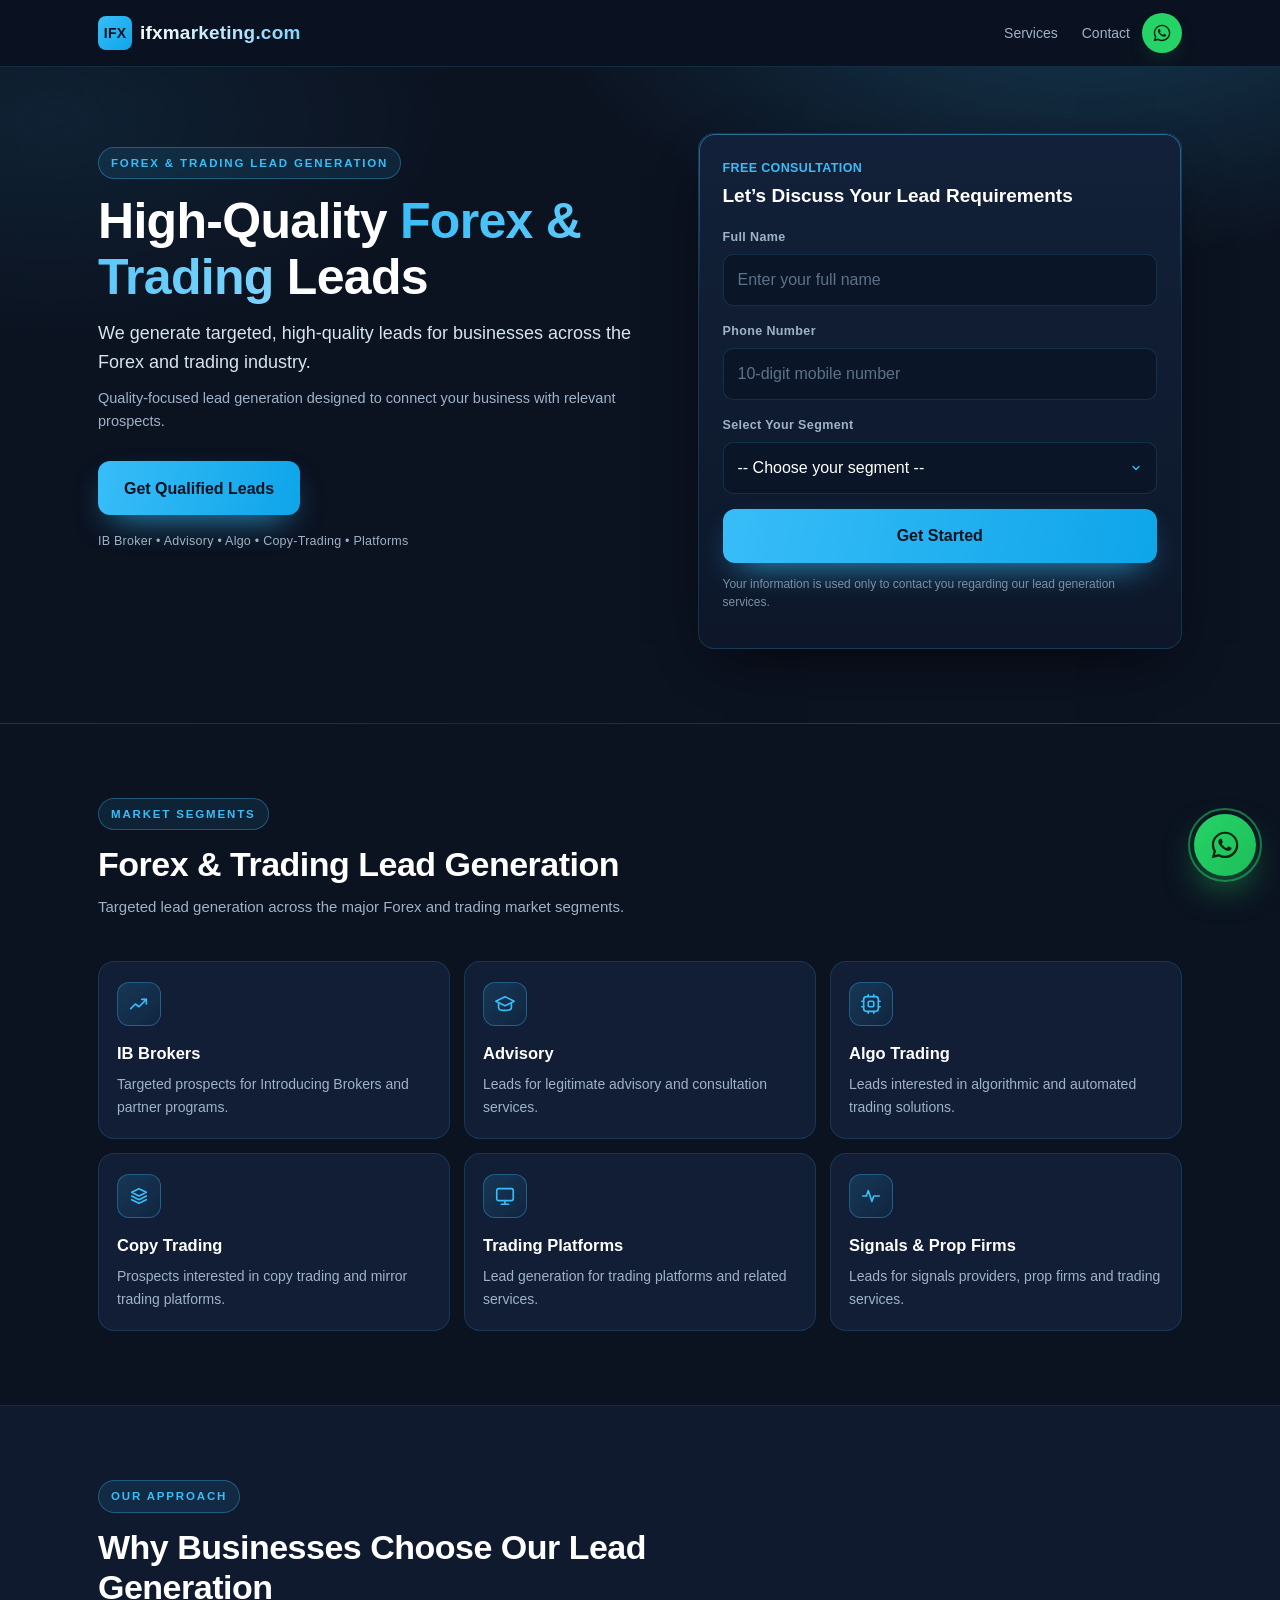
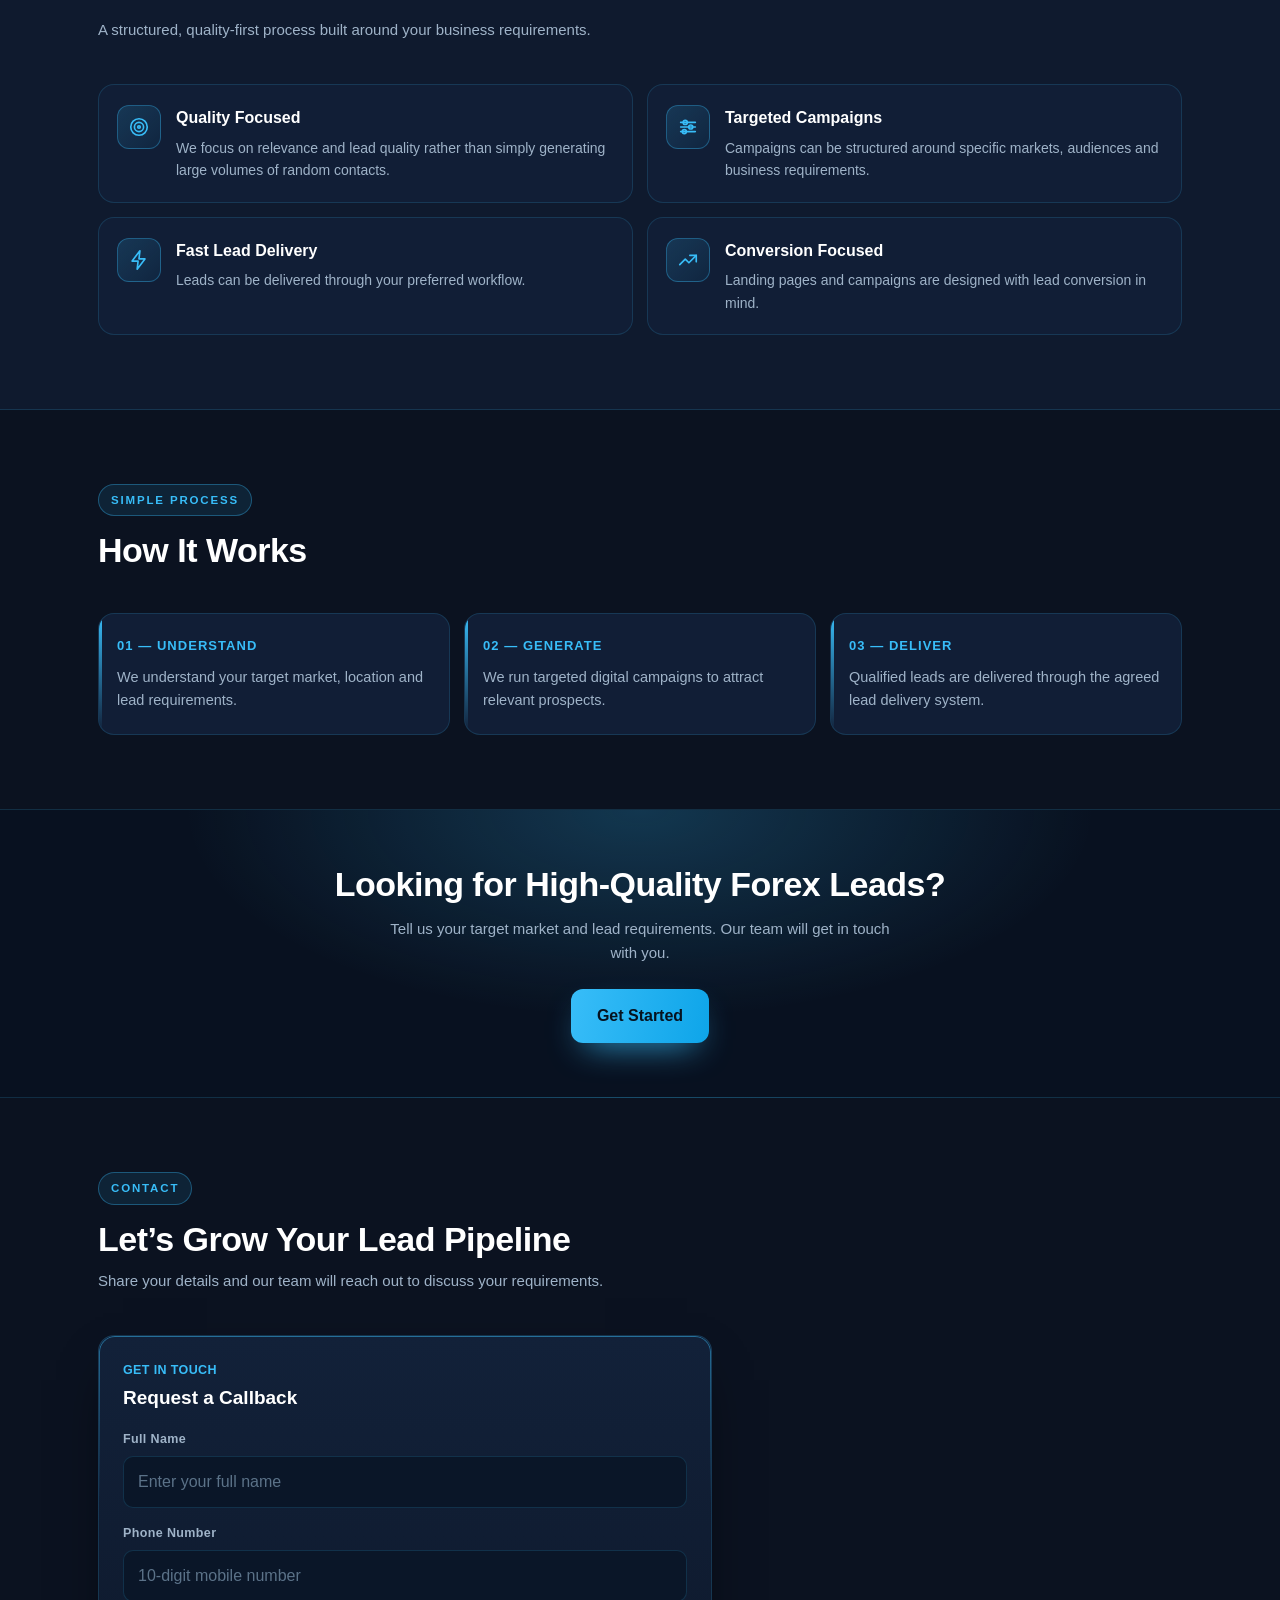
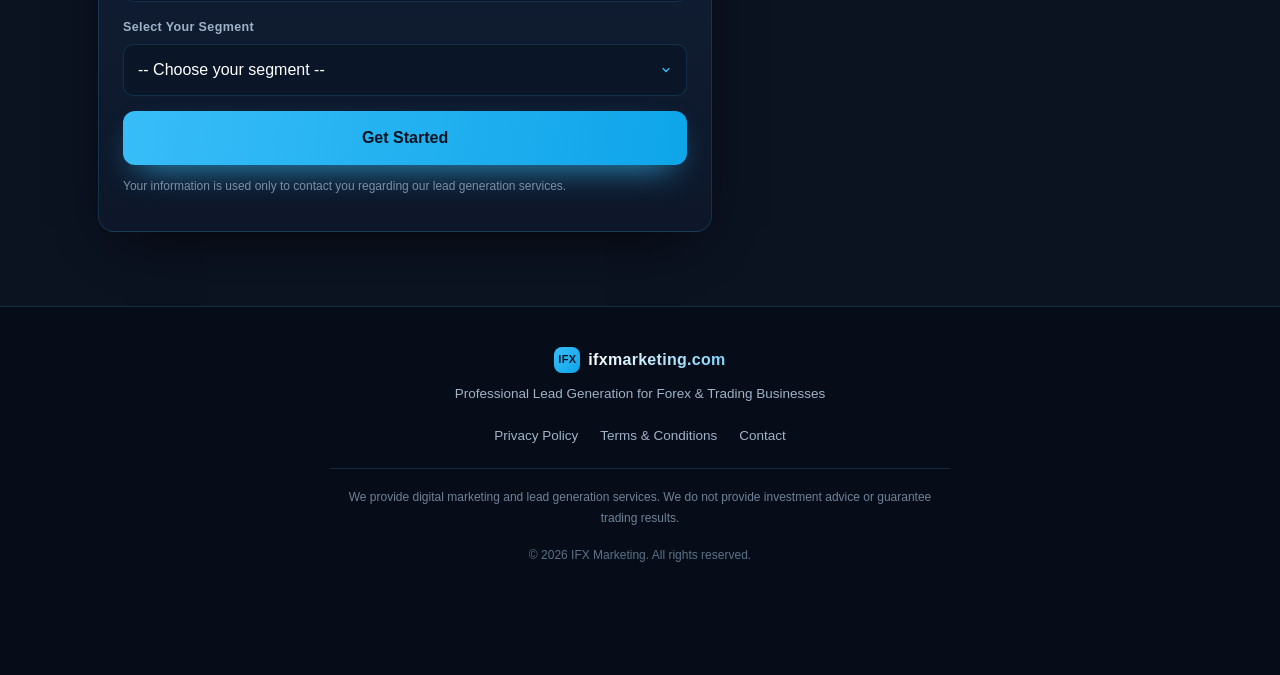
==== commit 9369f6ed: "Update index.html" ====
--- a/index.html
+++ b/index.html
@@ -1140,4 +1140,662 @@
                 }
 
                 function closeModal() {
-               
+                    if (!modal) return;
+                    modal.classList.remove("open");
+                    modal.setAttribute("aria-hidden", "true");
+                    document.body.style.overflow = "";
+                }
+
+                document.querySelectorAll("[data-modal-close]").forEach(function (el) {
+                    el.addEventListener("click", closeModal);
+                });
+
+                document.addEventListener("keydown", function (e) {
+                    if (e.key === "Escape" && modal && modal.classList.contains("open")) closeModal();
+                });
+
+                /* ==========================================================
+                   Phone input — digits only, exactly 10 chars
+                   ========================================================== */
+                document.querySelectorAll('input[name="phone"]').forEach(function (input) {
+                    input.addEventListener("input", function () {
+                        input.value = input.value.replace(/\D/g, "").slice(0, 10);
+                    });
+                    input.addEventListener("keypress", function (e) {
+                        if (!/[0-9]/.test(e.key)) e.preventDefault();
+                    });
+                    input.addEventListener("paste", function (e) {
+                        e.preventDefault();
+                        const pasted = (e.clipboardData || window.clipboardData).getData("text");
+                        input.value = pasted.replace(/\D/g, "").slice(0, 10);
+                    });
+                });
+
+                /* ==========================================================
+                   Form handling
+                   ========================================================== */
+                document.querySelectorAll("[data-lead-form]").forEach(function (form) {
+
+                    const nameInput = form.querySelector('input[name="name"]');
+                    const phoneInput = form.querySelector('input[name="phone"]');
+                    const segmentInput = form.querySelector('select[name="segment"]');
+                    const button = form.querySelector('button[type="submit"]');
+                    const statusEl = form.querySelector("[data-status]");
+                    const errName = form.querySelector('[data-error="name"]');
+                    const errPhone = form.querySelector('[data-error="phone"]');
+                    const errSegment = form.querySelector('[data-error="segment"]');
+
+                    let sending = false;
+
+                    function clearErrors() {
+                        errName.textContent = "";
+                        errPhone.textContent = "";
+                        errSegment.textContent = "";
+                        nameInput.classList.remove("invalid");
+                        phoneInput.classList.remove("invalid");
+                        segmentInput.classList.remove("invalid");
+                        statusEl.textContent = "";
+                        statusEl.className = "form__status";
+                    }
+
+                    function setStatus(msg, type) {
+                        statusEl.textContent = msg;
+                        statusEl.className = "form__status" + (type ? " " + type : "");
+                    }
+
+                    function validate() {
+                        clearErrors();
+                        let ok = true;
+
+                        const name = nameInput.value.trim().replace(/\s+/g, " ");
+                        if (name.length < 2 || !/[A-Za-z\u00C0-\u024F\u0900-\u097F]/.test(name)) {
+                            errName.textContent = "Please enter your full name.";
+                            nameInput.classList.add("invalid");
+                            ok = false;
+                        }
+
+                        const phone = phoneInput.value.replace(/\D/g, "");
+                        if (phone.length !== 10) {
+                            errPhone.textContent = "Please enter a valid 10-digit mobile number.";
+                            phoneInput.classList.add("invalid");
+                            ok = false;
+                        } else if (!/^[6-9]\d{9}$/.test(phone)) {
+                            errPhone.textContent = "Number must start with 6, 7, 8 or 9.";
+                            phoneInput.classList.add("invalid");
+                            ok = false;
+                        }
+
+                        const segment = segmentInput.value;
+                        if (!segment) {
+                            errSegment.textContent = "Please select your segment.";
+                            segmentInput.classList.add("invalid");
+                            ok = false;
+                        }
+
+                        return ok ? { name: name, phone: phone, segment: segment } : null;
+                    }
+
+                    form.addEventListener("submit", async function (e) {
+                        e.preventDefault();
+                        if (sending) return;
+
+                        const data = validate();
+                        if (!data) {
+                            const firstBad = form.querySelector(".invalid");
+                            if (firstBad) firstBad.focus();
+                            return;
+                        }
+
+                        sending = true;
+                        button.disabled = true;
+                        button.textContent = "Submitting...";
+                        setStatus("Submitting...", "loading");
+
+                        const now = new Date();
+                        const date = two(now.getDate()) + "/" + two(now.getMonth() + 1) + "/" + now.getFullYear();
+                        const time = two(now.getHours()) + ":" + two(now.getMinutes()) + ":" + two(now.getSeconds());
+
+                        // ❌ source field हटा दिया गया है
+                        const payload = {
+                            name: data.name,
+                            phone: data.phone,
+                            segment: data.segment,
+                            date: date,
+                            time: time,
+                            page: window.location.href
+                        };
+
+                        try {
+                            if (isConfigured(GOOGLE_SCRIPT_URL)) {
+                                const body = new URLSearchParams();
+                                Object.keys(payload).forEach(function (k) { body.append(k, payload[k]); });
+
+                                // ✅ CORS fix: no-cors mode use करो
+                                await fetch(GOOGLE_SCRIPT_URL, {
+                                    method: "POST",
+                                    mode: "no-cors",
+                                    body: body
+                                });
+                                // no-cors mode में response opaque होता है, इसलिए res.ok check नहीं कर सकते
+                                // fetch resolve हो गया = request successfully भेज दी गई
+                            } else {
+                                console.warn("[Lead Form] GOOGLE_SCRIPT_URL not configured. Lead data:", payload);
+                                await new Promise(function (r) { setTimeout(r, 600); });
+                            }
+
+                            /* ---------- SUCCESS ---------- */
+                            form.reset();
+                            setStatus("");
+                            openModal();
+
+                        } catch (err) {
+                            console.error("[Lead Form] Submit failed:", err);
+                            setStatus("Something went wrong. Please try again or contact us on WhatsApp.", "error");
+                        } finally {
+                            sending = false;
+                            button.disabled = false;
+                            button.textContent = "Get Started";
+                        }
+                    });
+
+                    [nameInput, phoneInput, segmentInput].forEach(function (el) {
+                        const evt = el.tagName === "SELECT" ? "change" : "input";
+                        el.addEventListener(evt, function () {
+                            el.classList.remove("invalid");
+                            const key = el === nameInput ? "name" : el === phoneInput ? "phone" : "segment";
+                            const box = form.querySelector('[data-error="' + key + '"]');
+                            if (box) box.textContent = "";
+                        });
+                    });
+                });
+
+            });
+
+        })();
+    </script>
+</head>
+
+<body>
+
+    <!-- ================= HEADER ================= -->
+    <header class="header">
+        <div class="container header__inner">
+
+            <a href="#home" class="brand" aria-label="IFX Marketing home">
+                <span class="brand__mark" aria-hidden="true">IFX</span>
+                <span class="brand__text">ifxmarketing.com</span>
+            </a>
+
+            <div class="header__actions">
+                <nav class="header__nav" aria-label="Main navigation">
+                    <a href="#services">Services</a>
+                    <a href="#contact">Contact</a>
+                </nav>
+
+                <!-- FIX: real wa.me fallback URL added directly in the markup -->
+                <a class="header__wa"
+                    href="https://wa.me/447446345817?text=Hi%2C%20I%20would%20like%20to%20know%20more%20about%20forex%20leads%20generation."
+                    data-wa target="_blank" rel="noopener" aria-label="Chat on WhatsApp">
+                    <svg viewBox="0 0 24 24" width="20" height="20" fill="currentColor" aria-hidden="true">
+                        <path
+                            d="M12.04 2C6.58 2 2.13 6.45 2.13 11.91c0 1.75.46 3.46 1.32 4.96L2 22l5.25-1.38a9.9 9.9 0 004.79 1.22h.01c5.46 0 9.91-4.45 9.91-9.91S17.5 2 12.04 2zm0 18.02h-.01a8.2 8.2 0 01-4.18-1.15l-.3-.18-3.11.82.83-3.04-.2-.31a8.18 8.18 0 01-1.25-4.35c0-4.54 3.7-8.23 8.24-8.23 2.2 0 4.26.86 5.81 2.41a8.16 8.16 0 012.41 5.83c0 4.54-3.7 8.2-8.24 8.2zm4.52-6.16c-.25-.12-1.47-.72-1.69-.8-.23-.09-.39-.13-.56.12-.16.25-.64.8-.79.97-.14.16-.29.18-.54.06-.25-.12-1.05-.39-2-1.23-.74-.66-1.24-1.47-1.38-1.72-.15-.25-.02-.39.11-.51.11-.11.25-.29.37-.43.12-.15.16-.25.25-.41.08-.17.04-.31-.02-.43-.06-.12-.55-1.34-.76-1.83-.2-.48-.4-.42-.55-.42h-.47c-.16 0-.43.06-.65.31-.22.25-.85.83-.85 2.03s.87 2.35.99 2.51c.12.17 1.71 2.62 4.15 3.67.58.25 1.03.4 1.39.51.58.19 1.11.16 1.53.1.46-.07 1.42-.58 1.62-1.14.2-.56.2-1.04.14-1.14-.06-.1-.22-.16-.47-.28z" />
+                    </svg>
+                </a>
+            </div>
+        </div>
+    </header>
+
+    <main>
+
+        <!-- ================= HERO ================= -->
+        <section class="hero" id="home">
+            <div class="container hero__grid">
+
+                <div class="hero__copy">
+                    <p class="eyebrow">Forex &amp; Trading Lead Generation</p>
+                    <h1>High-Quality <span class="grad">Forex &amp; Trading</span> Leads</h1>
+                    <p class="hero__sub">We generate targeted, high-quality leads for businesses across the Forex and
+                        trading industry.</p>
+                    <p class="hero__note">Quality-focused lead generation designed to connect your business with
+                        relevant prospects.</p>
+
+                    <a href="#lead-form" class="btn btn--sky hero__cta">Get Qualified Leads</a>
+
+                    <p class="hero__trust">IB Broker • Advisory • Algo • Copy-Trading • Platforms</p>
+                </div>
+
+                <!-- HERO LEAD FORM -->
+                <div class="hero__form" id="lead-form">
+                    <div class="card-form">
+                        <form data-lead-form novalidate>
+                            <div class="form__body">
+                                <h2 class="form__title">
+                                    <small>Free Consultation</small>
+                                    Let’s Discuss Your Lead Requirements
+                                </h2>
+
+                                <div class="field">
+                                    <label for="name-1">Full Name</label>
+                                    <input class="input" id="name-1" name="name" type="text" autocomplete="name"
+                                        placeholder="Enter your full name" required>
+                                    <span class="error" data-error="name" aria-live="polite"></span>
+                                </div>
+
+                                <div class="field">
+                                    <label for="phone-1">Phone Number</label>
+                                    <input class="input" id="phone-1" name="phone" type="tel" inputmode="numeric"
+                                        autocomplete="tel" maxlength="10" placeholder="10-digit mobile number" required>
+                                    <span class="error" data-error="phone" aria-live="polite"></span>
+                                </div>
+
+                                <div class="field">
+                                    <label for="segment-1">Select Your Segment</label>
+                                    <select class="input" id="segment-1" name="segment" required>
+                                        <option value="">-- Choose your segment --</option>
+                                        <option value="IB Broker">IB Broker</option>
+                                        <option value="Advisory">Advisory</option>
+                                        <option value="Algo Trading">Algo Trading</option>
+                                        <option value="Copy Trading">Copy Trading</option>
+                                        <option value="Forex Broker">Forex Broker</option>
+                                        <option value="Signals Provider">Signals Provider</option>
+                                        <option value="Trading Platform">Trading Platform</option>
+                                        <option value="Prop Firm">Prop Firm</option>
+                                        <option value="Investment Services">Investment Services</option>
+                                        <option value="Other">Other</option>
+                                    </select>
+                                    <span class="error" data-error="segment" aria-live="polite"></span>
+                                </div>
+
+                                <button class="btn btn--sky btn--block" type="submit">Get Started</button>
+
+                                <p class="form__small">Your information is used only to contact you regarding our lead
+                                    generation services.</p>
+                                <p class="form__status" data-status role="status" aria-live="polite"></p>
+                            </div>
+                        </form>
+                    </div>
+                </div>
+
+            </div>
+        </section>
+
+        <!-- ================= SERVICES ================= -->
+        <section class="section" id="services">
+            <div class="container">
+                <div class="section__head">
+                    <p class="eyebrow">Market Segments</p>
+                    <h2>Forex &amp; Trading Lead Generation</h2>
+                    <p class="section__sub">Targeted lead generation across the major Forex and trading market segments.
+                    </p>
+                </div>
+
+                <div class="grid grid--3">
+
+                    <article class="card">
+                        <span class="card__icon" aria-hidden="true">
+                            <svg viewBox="0 0 24 24" fill="none" stroke="currentColor" stroke-width="1.8"
+                                stroke-linecap="round" stroke-linejoin="round">
+                                <path d="M3 17l5-5 4 3 8-8" />
+                                <path d="M15 7h5v5" />
+                            </svg>
+                        </span>
+                        <h3>IB Brokers</h3>
+                        <p>Targeted prospects for Introducing Brokers and partner programs.</p>
+                    </article>
+
+                    <article class="card">
+                        <span class="card__icon" aria-hidden="true">
+                            <svg viewBox="0 0 24 24" fill="none" stroke="currentColor" stroke-width="1.8"
+                                stroke-linecap="round" stroke-linejoin="round">
+                                <path d="M12 4L2 9l10 5 10-5-10-5z" />
+                                <path d="M5 11.5V16c0 1.7 3.1 3 7 3s7-1.3 7-3v-4.5" />
+                            </svg>
+                        </span>
+                        <h3>Advisory</h3>
+                        <p>Leads for legitimate advisory and consultation services.</p>
+                    </article>
+
+                    <article class="card">
+                        <span class="card__icon" aria-hidden="true">
+                            <svg viewBox="0 0 24 24" fill="none" stroke="currentColor" stroke-width="1.8"
+                                stroke-linecap="round" stroke-linejoin="round">
+                                <rect x="4" y="4" width="16" height="16" rx="3" />
+                                <rect x="9" y="9" width="6" height="6" rx="1" />
+                                <path d="M9 2v2M15 2v2M9 20v2M15 20v2M2 9h2M2 15h2M20 9h2M20 15h2" />
+                            </svg>
+                        </span>
+                        <h3>Algo Trading</h3>
+                        <p>Leads interested in algorithmic and automated trading solutions.</p>
+                    </article>
+
+                    <article class="card">
+                        <span class="card__icon" aria-hidden="true">
+                            <svg viewBox="0 0 24 24" fill="none" stroke="currentColor" stroke-width="1.8"
+                                stroke-linecap="round" stroke-linejoin="round">
+                                <path d="M4 8l8-4 8 4-8 4-8-4z" />
+                                <path d="M4 12l8 4 8-4" />
+                                <path d="M4 16l8 4 8-4" />
+                            </svg>
+                        </span>
+                        <h3>Copy Trading</h3>
+                        <p>Prospects interested in copy trading and mirror trading platforms.</p>
+                    </article>
+
+                    <article class="card">
+                        <span class="card__icon" aria-hidden="true">
+                            <svg viewBox="0 0 24 24" fill="none" stroke="currentColor" stroke-width="1.8"
+                                stroke-linecap="round" stroke-linejoin="round">
+                                <rect x="3" y="4" width="18" height="13" rx="2" />
+                                <path d="M8 21h8M12 17v4" />
+                            </svg>
+                        </span>
+                        <h3>Trading Platforms</h3>
+                        <p>Lead generation for trading platforms and related services.</p>
+                    </article>
+
+                    <article class="card">
+                        <span class="card__icon" aria-hidden="true">
+                            <svg viewBox="0 0 24 24" fill="none" stroke="currentColor" stroke-width="1.8"
+                                stroke-linecap="round" stroke-linejoin="round">
+                                <path d="M3 12h4l2-6 4 12 2-6h6" />
+                            </svg>
+                        </span>
+                        <h3>Signals &amp; Prop Firms</h3>
+                        <p>Leads for signals providers, prop firms and trading services.</p>
+                    </article>
+
+                </div>
+            </div>
+        </section>
+
+        <!-- ================= WHY ================= -->
+        <section class="section section--alt" id="why">
+            <div class="container">
+                <div class="section__head">
+                    <p class="eyebrow">Our Approach</p>
+                    <h2>Why Businesses Choose Our Lead Generation</h2>
+                    <p class="section__sub">A structured, quality-first process built around your business requirements.
+                    </p>
+                </div>
+
+                <div class="grid grid--2">
+
+                    <div class="feature">
+                        <span class="card__icon" aria-hidden="true">
+                            <svg viewBox="0 0 24 24" fill="none" stroke="currentColor" stroke-width="1.8"
+                                stroke-linecap="round" stroke-linejoin="round">
+                                <circle cx="12" cy="12" r="9" />
+                                <circle cx="12" cy="12" r="5" />
+                                <circle cx="12" cy="12" r="1.4" />
+                            </svg>
+                        </span>
+                        <div>
+                            <h3>Quality Focused</h3>
+                            <p>We focus on relevance and lead quality rather than simply generating large volumes of
+                                random contacts.</p>
+                        </div>
+                    </div>
+
+                    <div class="feature">
+                        <span class="card__icon" aria-hidden="true">
+                            <svg viewBox="0 0 24 24" fill="none" stroke="currentColor" stroke-width="1.8"
+                                stroke-linecap="round" stroke-linejoin="round">
+                                <path d="M4 7h16M4 12h16M4 17h16" />
+                                <circle cx="9" cy="7" r="2.2" />
+                                <circle cx="15" cy="12" r="2.2" />
+                                <circle cx="8" cy="17" r="2.2" />
+                            </svg>
+                        </span>
+                        <div>
+                            <h3>Targeted Campaigns</h3>
+                            <p>Campaigns can be structured around specific markets, audiences and business requirements.
+                            </p>
+                        </div>
+                    </div>
+
+                    <div class="feature">
+                        <span class="card__icon" aria-hidden="true">
+                            <svg viewBox="0 0 24 24" fill="none" stroke="currentColor" stroke-width="1.8"
+                                stroke-linecap="round" stroke-linejoin="round">
+                                <path d="M13 2L4.5 13.2H11l-1 8.8 8.5-11.2H12l1-8.8z" />
+                            </svg>
+                        </span>
+                        <div>
+                            <h3>Fast Lead Delivery</h3>
+                            <p>Leads can be delivered through your preferred workflow.</p>
+                        </div>
+                    </div>
+
+                    <div class="feature">
+                        <span class="card__icon" aria-hidden="true">
+                            <svg viewBox="0 0 24 24" fill="none" stroke="currentColor" stroke-width="1.8"
+                                stroke-linecap="round" stroke-linejoin="round">
+                                <path d="M3 17l6-6 4 4 8-8" />
+                                <path d="M14 7h7v7" />
+                            </svg>
+                        </span>
+                        <div>
+                            <h3>Conversion Focused</h3>
+                            <p>Landing pages and campaigns are designed with lead conversion in mind.</p>
+                        </div>
+                    </div>
+
+                </div>
+            </div>
+        </section>
+
+        <!-- ================= PROCESS ================= -->
+        <section class="section" id="process">
+            <div class="container">
+                <div class="section__head">
+                    <p class="eyebrow">Simple Process</p>
+                    <h2>How It Works</h2>
+                </div>
+
+                <div class="steps">
+                    <div class="step">
+                        <span class="step__num">01 — Understand</span>
+                        <p>We understand your target market, location and lead requirements.</p>
+                    </div>
+                    <div class="step">
+                        <span class="step__num">02 — Generate</span>
+                        <p>We run targeted digital campaigns to attract relevant prospects.</p>
+                    </div>
+                    <div class="step">
+                        <span class="step__num">03 — Deliver</span>
+                        <p>Qualified leads are delivered through the agreed lead delivery system.</p>
+                    </div>
+                </div>
+            </div>
+        </section>
+
+        <!-- ================= CTA ================= -->
+        <section class="cta-band">
+            <div class="container">
+                <h2>Looking for High-Quality Forex Leads?</h2>
+                <p>Tell us your target market and lead requirements. Our team will get in touch with you.</p>
+                <a href="#lead-form" class="btn btn--sky">Get Started</a>
+            </div>
+        </section>
+
+        <!-- ================= CONTACT ================= -->
+        <section class="section" id="contact">
+            <div class="container">
+                <div class="section__head">
+                    <p class="eyebrow">Contact</p>
+                    <h2>Let’s Grow Your Lead Pipeline</h2>
+                    <p class="section__sub">Share your details and our team will reach out to discuss your requirements.
+                    </p>
+                </div>
+
+                <div class="contact__grid">
+                    <div class="card-form">
+                        <form data-lead-form novalidate>
+                            <div class="form__body">
+                                <h2 class="form__title">
+                                    <small>Get In Touch</small>
+                                    Request a Callback
+                                </h2>
+
+                                <div class="field">
+                                    <label for="name-2">Full Name</label>
+                                    <input class="input" id="name-2" name="name" type="text" autocomplete="name"
+                                        placeholder="Enter your full name" required>
+                                    <span class="error" data-error="name" aria-live="polite"></span>
+                                </div>
+
+                                <div class="field">
+                                    <label for="phone-2">Phone Number</label>
+                                    <input class="input" id="phone-2" name="phone" type="tel" inputmode="numeric"
+                                        autocomplete="tel" maxlength="10" placeholder="10-digit mobile number" required>
+                                    <span class="error" data-error="phone" aria-live="polite"></span>
+                                </div>
+
+                                <div class="field">
+                                    <label for="segment-2">Select Your Segment</label>
+                                    <select class="input" id="segment-2" name="segment" required>
+                                        <option value="">-- Choose your segment --</option>
+                                        <option value="IB Broker">IB Broker</option>
+                                        <option value="Advisory">Advisory</option>
+                                        <option value="Algo Trading">Algo Trading</option>
+                                        <option value="Copy Trading">Copy Trading</option>
+                                        <option value="Forex Broker">Forex Broker</option>
+                                        <option value="Signals Provider">Signals Provider</option>
+                                        <option value="Trading Platform">Trading Platform</option>
+                                        <option value="Prop Firm">Prop Firm</option>
+                                        <option value="Investment Services">Investment Services</option>
+                                        <option value="Other">Other</option>
+                                    </select>
+                                    <span class="error" data-error="segment" aria-live="polite"></span>
+                                </div>
+
+                                <button class="btn btn--sky btn--block" type="submit">Get Started</button>
+
+                                <p class="form__small">Your information is used only to contact you regarding our lead
+                                    generation services.</p>
+                                <p class="form__status" data-status role="status" aria-live="polite"></p>
+                            </div>
+                        </form>
+                    </div>
+                </div>
+            </div>
+        </section>
+
+    </main>
+
+    <!-- ================= FOOTER ================= -->
+    <footer class="footer">
+        <div class="container">
+            <p class="footer__brand">
+                <span class="brand__mark" aria-hidden="true">IFX</span>
+                <span class="brand__text">ifxmarketing.com</span>
+            </p>
+            <p class="footer__tagline">Professional Lead Generation for Forex &amp; Trading Businesses</p>
+
+            <nav class="footer__links" aria-label="Footer navigation">
+                <a href="#">Privacy Policy</a>
+                <a href="#">Terms &amp; Conditions</a>
+                <a href="#contact">Contact</a>
+            </nav>
+
+            <p class="footer__disclaimer">
+                We provide digital marketing and lead generation services. We do not provide investment advice or
+                guarantee trading results.
+            </p>
+
+            <p class="footer__copy">© <span data-year>2025</span> IFX Marketing. All rights reserved.</p>
+        </div>
+    </footer>
+
+    <!-- ================= FLOATING WHATSAPP ================= -->
+    <!-- FIX: real wa.me fallback URL added directly in the markup -->
+    <a class="wa-float"
+        href="https://wa.me/447446345817?text=Hi%2C%20I%20would%20like%20to%20know%20more%20about%20forex%20leads%20generation."
+        data-wa target="_blank" rel="noopener" aria-label="Chat on WhatsApp">
+        <svg viewBox="0 0 24 24" fill="currentColor" aria-hidden="true">
+            <path
+                d="M12.04 2C6.58 2 2.13 6.45 2.13 11.91c0 1.75.46 3.46 1.32 4.96L2 22l5.25-1.38a9.9 9.9 0 004.79 1.22h.01c5.46 0 9.91-4.45 9.91-9.91S17.5 2 12.04 2zm0 18.02h-.01a8.2 8.2 0 01-4.18-1.15l-.3-.18-3.11.82.83-3.04-.2-.31a8.18 8.18 0 01-1.25-4.35c0-4.54 3.7-8.23 8.24-8.23 2.2 0 4.26.86 5.81 2.41a8.16 8.16 0 012.41 5.83c0 4.54-3.7 8.2-8.24 8.2zm4.52-6.16c-.25-.12-1.47-.72-1.69-.8-.23-.09-.39-.13-.56.12-.16.25-.64.8-.79.97-.14.16-.29.18-.54.06-.25-.12-1.05-.39-2-1.23-.74-.66-1.24-1.47-1.38-1.72-.15-.25-.02-.39.11-.51.11-.11.25-.29.37-.43.12-.15.16-.25.25-.41.08-.17.04-.31-.02-.43-.06-.12-.55-1.34-.76-1.83-.2-.48-.4-.42-.55-.42h-.47c-.16 0-.43.06-.65.31-.22.25-.85.83-.85 2.03s.87 2.35.99 2.51c.12.17 1.71 2.62 4.15 3.67.58.25 1.03.4 1.39.51.58.19 1.11.16 1.53.1.46-.07 1.42-.58 1.62-1.14.2-.56.2-1.04.14-1.14-.06-.1-.22-.16-.47-.28z" />
+        </svg>
+    </a>
+
+    <!-- ================= SUCCESS MODAL ================= -->
+    <div class="modal" data-modal aria-hidden="true">
+        <div class="modal__backdrop" data-modal-close></div>
+
+        <div class="modal__card" role="dialog" aria-modal="true" aria-labelledby="modalTitle">
+            <button class="modal__close" type="button" data-modal-close aria-label="Close">✕</button>
+
+            <div class="modal__circle-wrap">
+                <span class="modal__ripple" aria-hidden="true"></span>
+                <div class="modal__circle">
+                    <svg class="modal__check" viewBox="0 0 24 24" aria-hidden="true">
+                        <path d="M20 6L9 17l-5-5" />
+                    </svg>
+                </div>
+            </div>
+
+            <h3 class="modal__title" id="modalTitle">Submitted successfully</h3>
+            <p class="modal__sub">IFX Market will connect you shortly</p>
+
+            <div class="modal__actions">
+                <!-- FIX: real wa.me fallback URL added directly in the markup -->
+                <a class="modal__btn modal__btn--wa"
+                    href="https://wa.me/447446345817?text=Hi%2C%20I%20would%20like%20to%20know%20more%20about%20forex%20leads%20generation."
+                    data-wa target="_blank" rel="noopener">
+                    <svg viewBox="0 0 24 24" fill="currentColor" aria-hidden="true">
+                        <path
+                            d="M12.04 2C6.58 2 2.13 6.45 2.13 11.91c0 1.75.46 3.46 1.32 4.96L2 22l5.25-1.38a9.9 9.9 0 004.79 1.22h.01c5.46 0 9.91-4.45 9.91-9.91S17.5 2 12.04 2zm0 18.02h-.01a8.2 8.2 0 01-4.18-1.15l-.3-.18-3.11.82.83-3.04-.2-.31a8.18 8.18 0 01-1.25-4.35c0-4.54 3.7-8.23 8.24-8.23 2.2 0 4.26.86 5.81 2.41a8.16 8.16 0 012.41 5.83c0 4.54-3.7 8.2-8.24 8.2zm4.52-6.16c-.25-.12-1.47-.72-1.69-.8-.23-.09-.39-.13-.56.12-.16.25-.64.8-.79.97-.14.16-.29.18-.54.06-.25-.12-1.05-.39-2-1.23-.74-.66-1.24-1.47-1.38-1.72-.15-.25-.02-.39.11-.51.11-.11.25-.29.37-.43.12-.15.16-.25.25-.41.08-.17.04-.31-.02-.43-.06-.12-.55-1.34-.76-1.83-.2-.48-.4-.42-.55-.42h-.47c-.16 0-.43.06-.65.31-.22.25-.85.83-.85 2.03s.87 2.35.99 2.51c.12.17 1.71 2.62 4.15 3.67.58.25 1.03.4 1.39.51.58.19 1.11.16 1.53.1.46-.07 1.42-.58 1.62-1.14.2-.56.2-1.04.14-1.14-.06-.1-.22-.16-.47-.28z" />
+                    </svg>
+                    WhatsApp
+                </a>
+
+                <a class="modal__btn modal__btn--call" href="#" data-call>
+                    <svg viewBox="0 0 24 24" fill="none" stroke="currentColor" stroke-width="2.2" stroke-linecap="round"
+                        stroke-linejoin="round" aria-hidden="true">
+                        <path
+                            d="M22 16.92v3a2 2 0 01-2.18 2 19.8 19.8 0 01-8.63-3.07 19.5 19.5 0 01-6-6A19.8 19.8 0 012.12 4.2 2 2 0 014.11 2h3a2 2 0 012 1.72c.13.96.36 1.9.7 2.81a2 2 0 01-.45 2.11L8.1 9.9a16 16 0 006 6l1.26-1.26a2 2 0 012.11-.45c.9.34 1.85.57 2.81.7A2 2 0 0122 16.92z" />
+                    </svg>
+                    Call Now
+                </a>
+            </div>
+        </div>
+    </div>
+
+    <!-- ============================================================
+     JAVASCRIPT
+     ============================================================ -->
+    <script src="js.js"></script>
+
+    <!-- ============================================================
+     GOOGLE APPS SCRIPT — यही code अपने Sheet के Script Editor में paste करो
+     ============================================================
+
+function doPost(e) {
+  var sheet = SpreadsheetApp.getActiveSpreadsheet().getSheetByName("Leads")
+              || SpreadsheetApp.getActiveSpreadsheet().insertSheet("Leads");
+
+  if (sheet.getLastRow() === 0) {
+    sheet.appendRow(["Name","Phone","Segment","Date","Time","Page","Timestamp"]);
+  }
+
+  var p = e.parameter;
+  sheet.appendRow([
+    p.name || "",
+    p.phone || "",
+    p.segment || "",
+    p.date || "",
+    p.time || "",
+    p.page || "",
+    new Date()
+  ]);
+
+  return ContentService
+    .createTextOutput(JSON.stringify({ status: "success" }))
+    .setMimeType(ContentService.MimeType.JSON);
+}
+
+============================================================ -->
+
+</body>
+
+</html>
